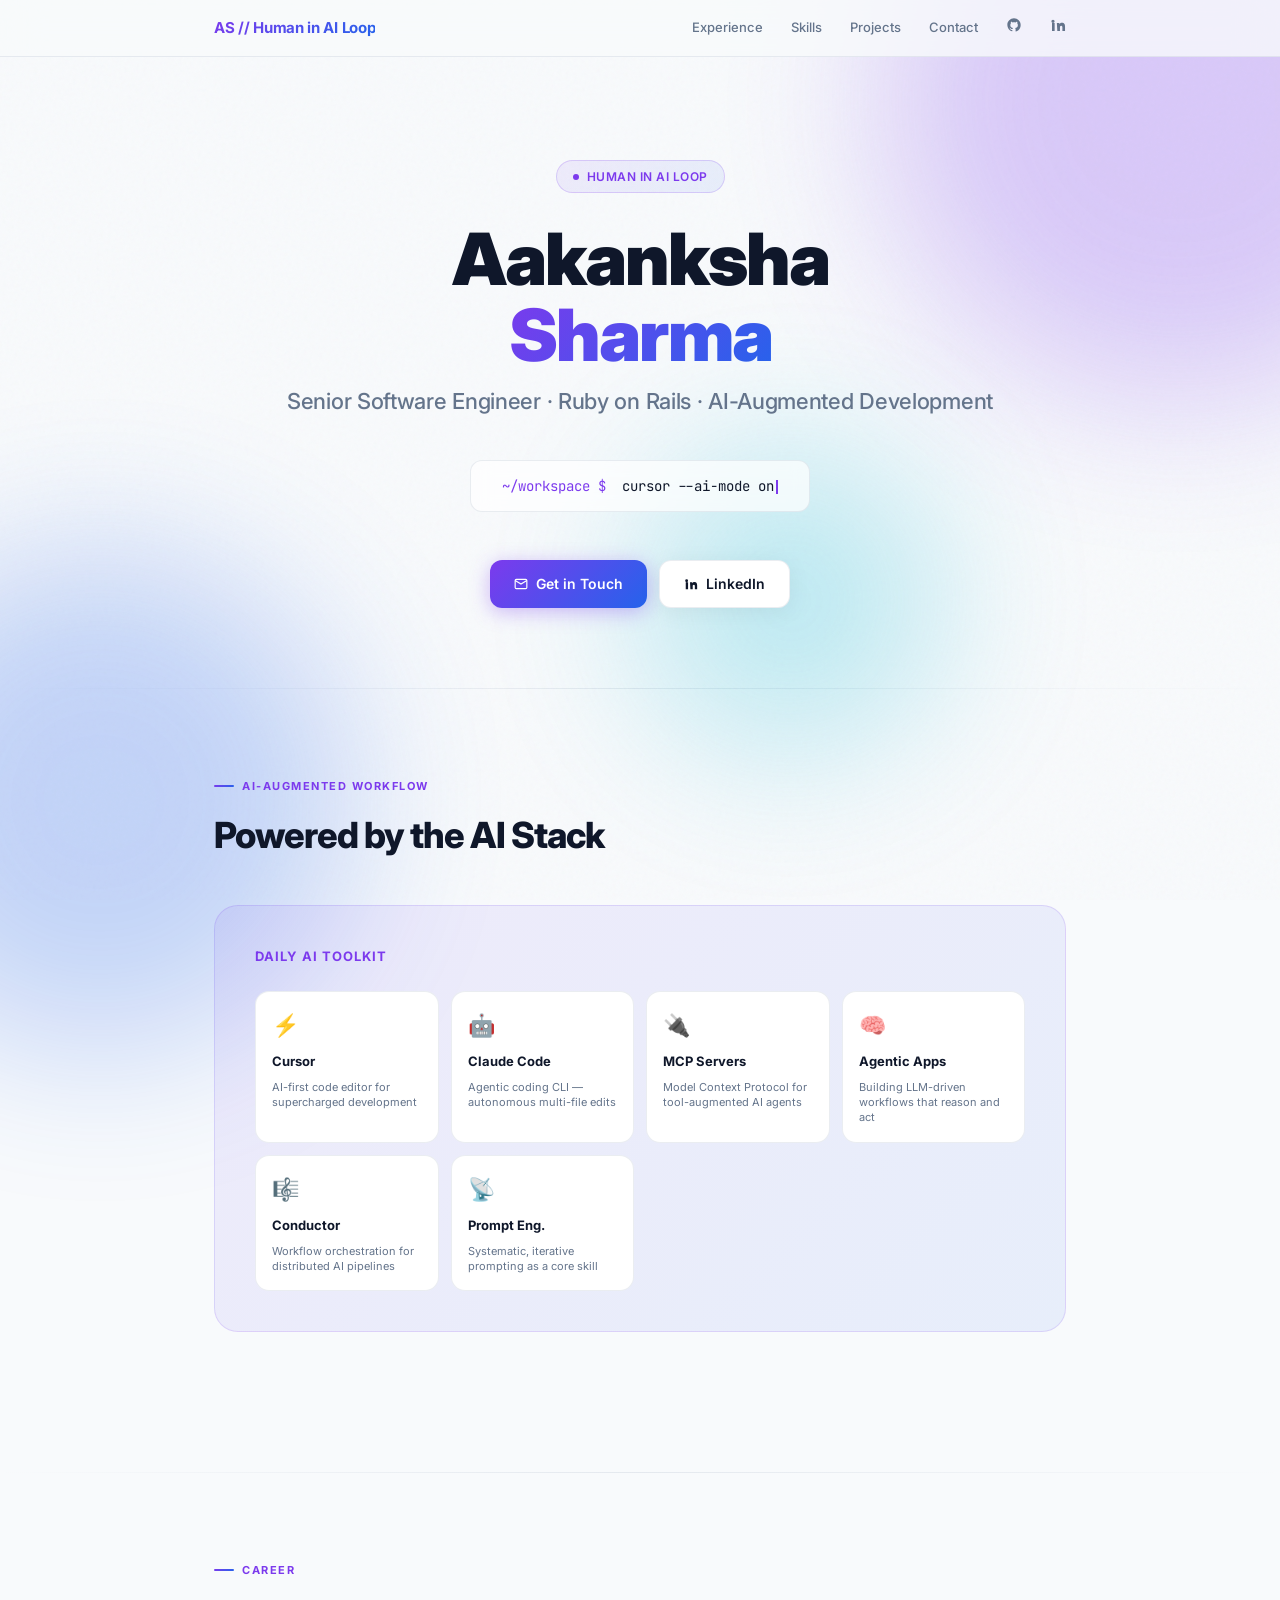
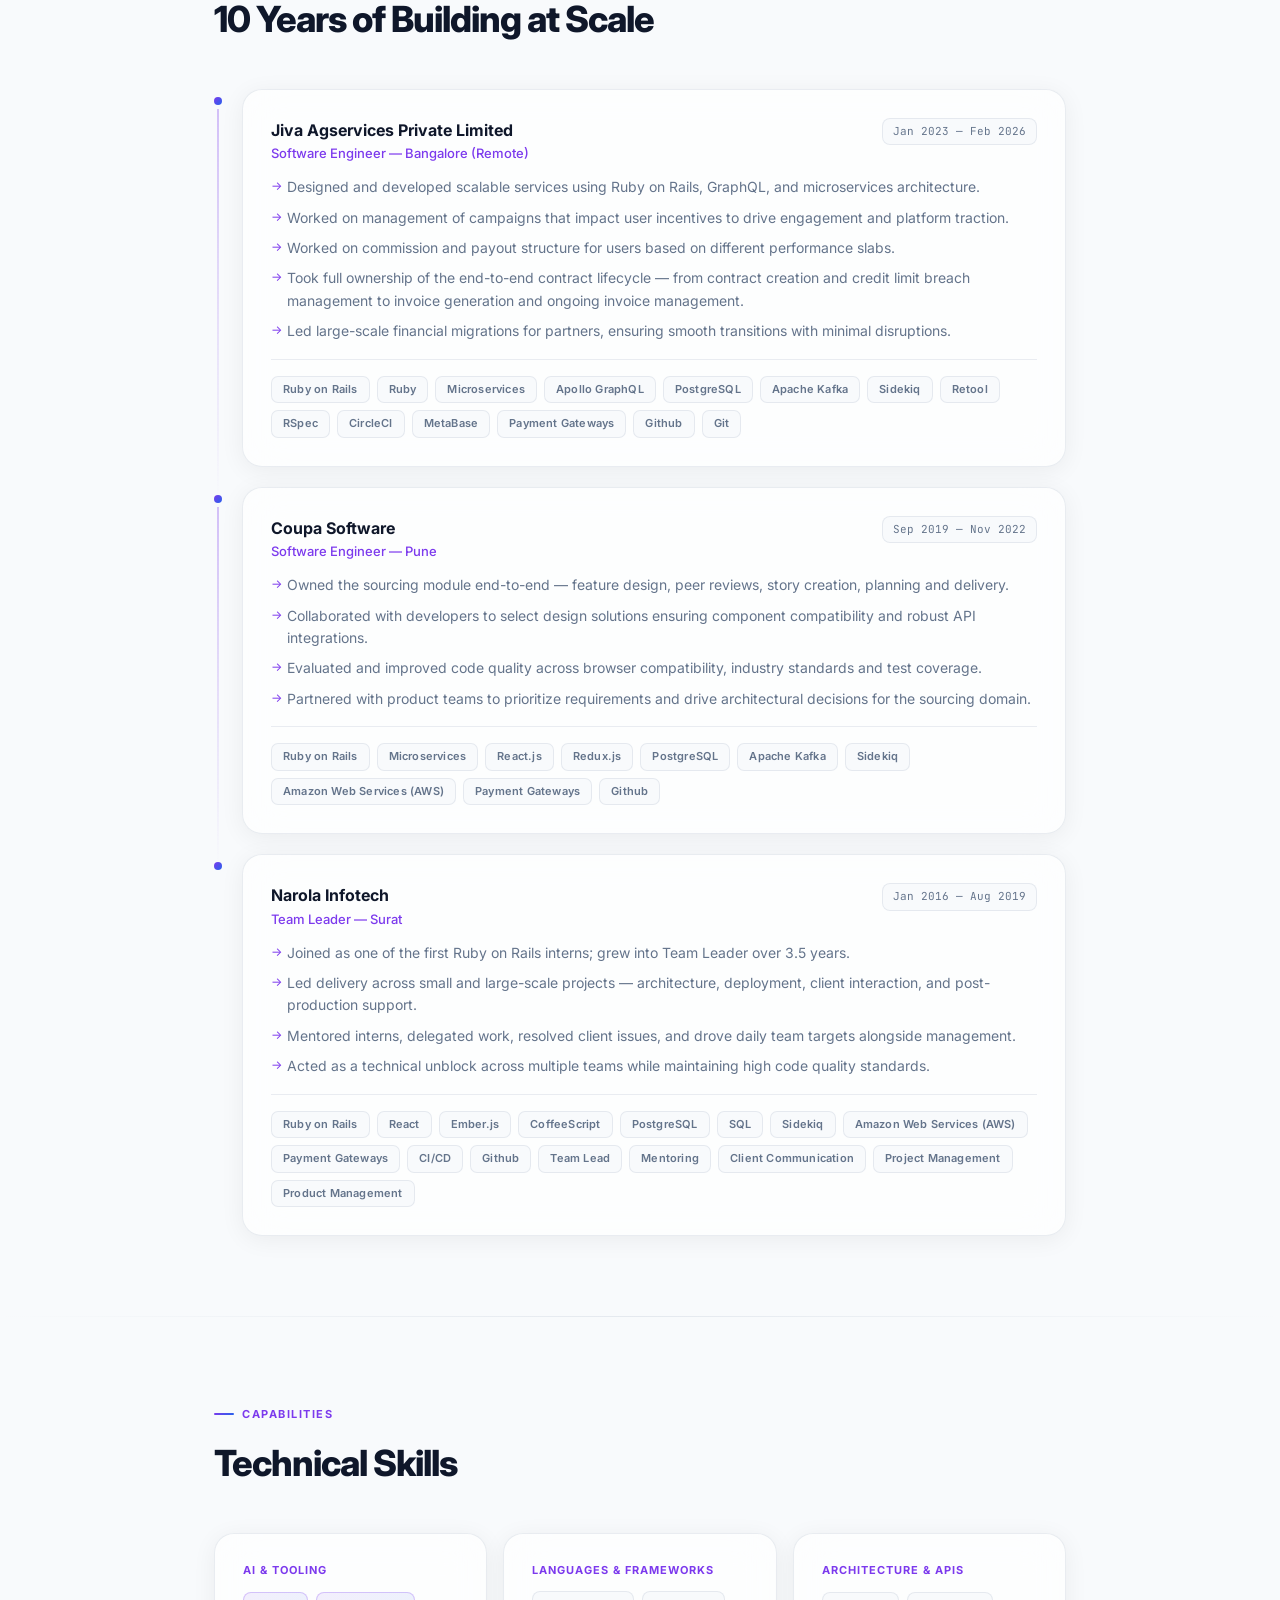
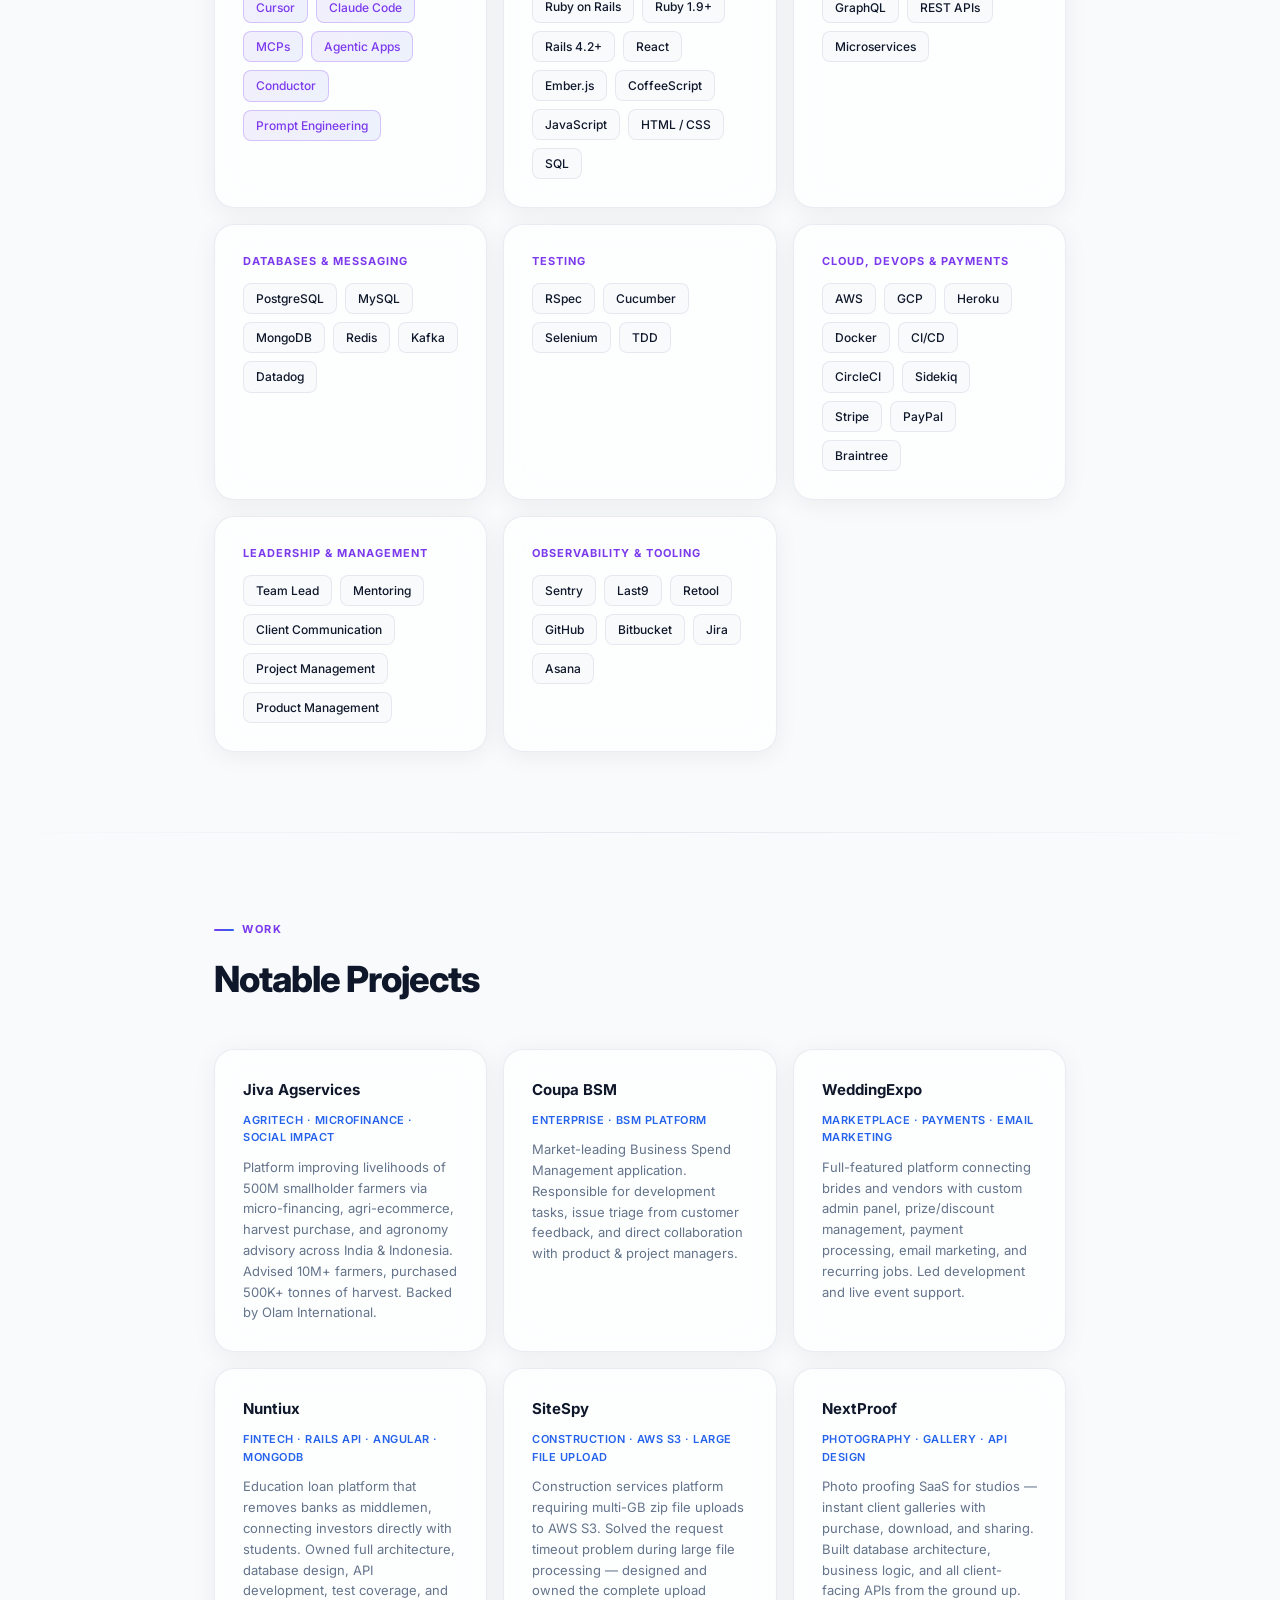
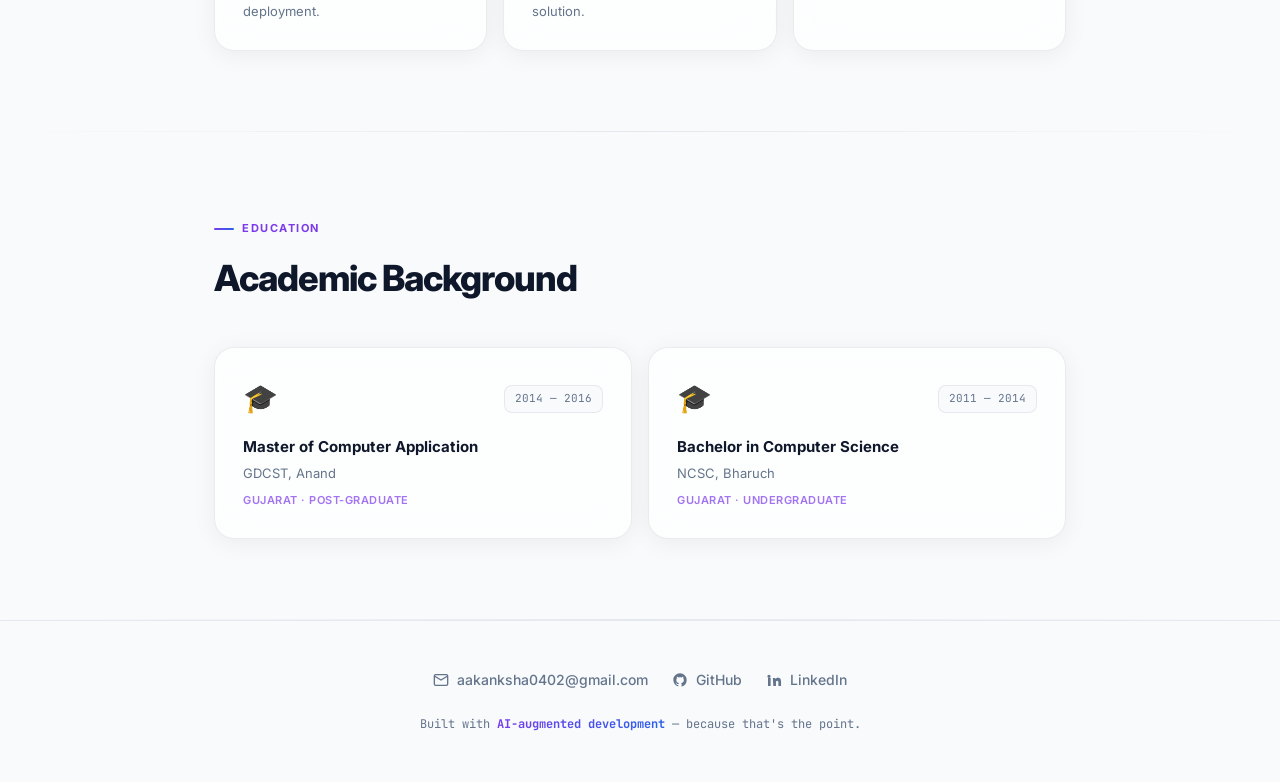
==== index.html @ c550c8fd "Enhance navigation for mobile responsiveness by adding a toggle button and updating styles. The navi" ====
<!DOCTYPE html>
<html lang="en">
<head>
  <meta charset="UTF-8" />
  <meta name="viewport" content="width=device-width, initial-scale=1.0" />
  <title>Aakanksha Sharma — Senior Software Engineer | Human in AI Loop</title>

  <!-- Primary Meta -->
  <meta name="description" content="Aakanksha Sharma is a Senior Software Engineer with 10 years of experience in Ruby on Rails, GraphQL, and microservices. AI-augmented developer using Cursor, Claude Code, MCPs, and agentic workflows." />
  <meta name="keywords" content="Aakanksha Sharma, Ruby on Rails developer, Senior Software Engineer, GraphQL, Microservices, AI developer, Cursor, Claude Code, MCP, agentic applications, React, PostgreSQL, Jiva, Coupa Software" />
  <meta name="author" content="Aakanksha Sharma" />
  <meta name="robots" content="index, follow" />
  <meta name="theme-color" content="#7c3aed" />

  <!-- Open Graph / Facebook -->
  <meta property="og:type" content="profile" />
  <meta property="og:title" content="Aakanksha Sharma — Senior Software Engineer | Human in AI Loop" />
  <meta property="og:description" content="10 years of building scalable web applications. Expert in Ruby on Rails, GraphQL & microservices. AI-augmented developer leveraging Cursor, Claude Code, and MCP servers." />
  <meta property="og:site_name" content="Aakanksha Sharma" />
  <meta property="profile:first_name" content="Aakanksha" />
  <meta property="profile:last_name" content="Sharma" />

  <!-- Twitter Card -->
  <meta name="twitter:card" content="summary_large_image" />
  <meta name="twitter:title" content="Aakanksha Sharma — Senior Software Engineer | Human in AI Loop" />
  <meta name="twitter:description" content="10 years of building scalable web applications. Expert in Ruby on Rails, GraphQL & microservices. AI-augmented developer leveraging Cursor, Claude Code, and MCP servers." />
  <meta name="twitter:creator" content="@aakanksha0402" />

  <!-- JSON-LD Structured Data -->
  <script type="application/ld+json">
  {
    "@context": "https://schema.org",
    "@type": "Person",
    "name": "Aakanksha Sharma",
    "jobTitle": "Senior Software Engineer",
    "description": "Senior Software Engineer with 10 years of experience in Ruby on Rails, GraphQL, and microservices. AI-augmented developer using Cursor, Claude Code, and agentic workflows.",
    "email": "aakanksha0402@gmail.com",
    "knowsAbout": [
      "Ruby on Rails", "GraphQL", "Microservices", "React", "PostgreSQL",
      "AI-augmented development", "MCP Servers", "Agentic Applications",
      "Cursor", "Claude Code", "Redis", "Kafka", "Docker", "AWS"
    ],
    "alumniOf": [
      {
        "@type": "EducationalOrganization",
        "name": "GDCST, Anand",
        "description": "Master of Computer Application"
      },
      {
        "@type": "EducationalOrganization",
        "name": "NCSC, Bharuch",
        "description": "Bachelor in Computer Science"
      }
    ],
    "worksFor": {
      "@type": "Organization",
      "name": "Jiva Agservices Private Limited"
    },
    "hasOccupation": {
      "@type": "Occupation",
      "name": "Software Engineer",
      "occupationLocation": {
        "@type": "Country",
        "name": "India"
      },
      "skills": "Ruby on Rails, GraphQL, React, PostgreSQL, Microservices, AI tooling"
    }
  }
  </script>

  <link rel="preconnect" href="https://fonts.googleapis.com" />
  <link rel="preconnect" href="https://fonts.gstatic.com" crossorigin />
  <link href="https://fonts.googleapis.com/css2?family=Inter:wght@300;400;500;600;700;800;900&family=JetBrains+Mono:wght@400;500&display=swap" rel="stylesheet" />
  <link rel="stylesheet" href="css/styles.css" />
</head>
<body>

  <!-- Orbs -->
  <div class="orb orb-1"></div>
  <div class="orb orb-2"></div>
  <div class="orb orb-3"></div>

  <!-- Nav -->
  <nav id="nav" role="navigation">
    <div class="inner">
      <a href="#" class="logo">AS // Human in AI Loop</a>
      <button type="button" class="nav-toggle" aria-label="Toggle menu" aria-expanded="false" aria-controls="nav-menu">
        <span class="nav-toggle-bar"></span>
        <span class="nav-toggle-bar"></span>
        <span class="nav-toggle-bar"></span>
      </button>
      <div class="nav-menu" id="nav-menu">
        <div class="links">
          <a href="#experience">Experience</a>
          <a href="#skills">Skills</a>
          <a href="#projects">Projects</a>
          <a href="#contact">Contact</a>
          <a href="https://github.com/aakanksha0402" class="nav-icon" target="_blank" rel="noopener noreferrer" aria-label="GitHub">
            <svg width="16" height="16" fill="currentColor" viewBox="0 0 24 24"><path d="M12 2C6.48 2 2 6.48 2 12c0 4.42 2.87 8.17 6.84 9.5.5.09.66-.22.66-.48 0-.24-.01-.87-.01-1.7-2.49.54-3.02-1.2-3.02-1.2-.45-1.16-1.11-1.47-1.11-1.47-.91-.62.07-.61.07-.61 1 .07 1.53 1.04 1.53 1.04.9 1.52 2.36 1.08 2.94.83.09-.65.35-1.08.63-1.33-1.99-.23-4.09-1-4.09-4.45 0-.98.35-1.79.93-2.42-.09-.23-.4-1.15.09-2.39 0 0 .75-.24 2.45.93.71-.2 1.47-.3 2.23-.3.76 0 1.52.1 2.23.3 1.7-1.17 2.45-.93 2.45-.93.49 1.24.18 2.16.09 2.39.58.63.93 1.44.93 2.42 0 3.46-2.1 4.22-4.11 4.45.36.31.68.92.68 1.86 0 1.34-.01 2.42-.01 2.75 0 .27.16.58.67.48A10.01 10.01 0 0 0 22 12c0-5.52-4.48-10-10-10Z"/></svg>
            <span class="nav-label">GitHub</span>
          </a>
          <a href="https://www.linkedin.com/in/aakanksha0402" class="nav-icon" target="_blank" rel="noopener noreferrer" aria-label="LinkedIn">
            <svg width="16" height="16" fill="currentColor" viewBox="0 0 24 24"><path d="M6.94 6.5A2.44 2.44 0 1 1 2.06 6.5a2.44 2.44 0 0 1 4.88 0ZM3 9h3.97v12H3zm7.24 0H14v1.64h.05c.53-1 1.82-2.06 3.75-2.06 4.01 0 4.75 2.64 4.75 6.07V21H18.6v-5.09c0-1.22-.02-2.79-1.7-2.79-1.7 0-1.96 1.33-1.96 2.7V21h-3.97z"/></svg>
            <span class="nav-label">LinkedIn</span>
          </a>
        </div>
      </div>
    </div>
  </nav>

  <!-- Hero -->
  <div class="container">
    <div class="hero">
      <div class="ai-badge"><span class="dot"></span> Human in AI Loop</div>
      <h1>Aakanksha<br /><span class="highlight">Sharma</span></h1>
      <p class="tagline">Senior Software Engineer &middot; Ruby on Rails &middot; AI-Augmented Development</p>
      <div class="typed-wrapper">
        <span class="prompt">~/workspace $</span>
        <span id="typed-text"></span><span class="cursor-blink"></span>
      </div>
      <div class="hero-cta">
        <a href="mailto:aakanksha0402@gmail.com" class="btn btn-primary">
          <svg width="14" height="14" fill="none" stroke="currentColor" stroke-width="2" viewBox="0 0 24 24"><path d="M4 4h16c1.1 0 2 .9 2 2v12c0 1.1-.9 2-2 2H4c-1.1 0-2-.9-2-2V6c0-1.1.9-2 2-2z"/><polyline points="22,6 12,12 2,6"/></svg>
          Get in Touch
        </a>
        <a href="https://www.linkedin.com/in/aakanksha0402" class="btn btn-secondary" target="_blank" rel="noopener noreferrer">
          <svg width="14" height="14" fill="currentColor" viewBox="0 0 24 24"><path d="M6.94 6.5A2.44 2.44 0 1 1 2.06 6.5a2.44 2.44 0 0 1 4.88 0ZM3 9h3.97v12H3zm7.24 0H14v1.64h.05c.53-1 1.82-2.06 3.75-2.06 4.01 0 4.75 2.64 4.75 6.07V21H18.6v-5.09c0-1.22-.02-2.79-1.7-2.79-1.7 0-1.96 1.33-1.96 2.7V21h-3.97z"/></svg>
          LinkedIn
        </a>
      </div>
    </div>
  </div>

  <div class="divider"></div>

  <!-- AI Stack Section -->
  <div class="container">
    <section>
      <div class="reveal">
        <div class="section-label">AI-Augmented Workflow</div>
        <h2 class="section-title">Powered by the AI Stack</h2>
      </div>
      <div class="ai-stack reveal">
        <div class="ai-stack-title">Daily AI Toolkit</div>
        <div class="ai-tools-grid">
          <div class="ai-tool">
            <div class="tool-icon">⚡</div>
            <div class="tool-name">Cursor</div>
            <div class="tool-desc">AI-first code editor for supercharged development</div>
          </div>
          <div class="ai-tool">
            <div class="tool-icon">🤖</div>
            <div class="tool-name">Claude Code</div>
            <div class="tool-desc">Agentic coding CLI — autonomous multi-file edits</div>
          </div>
          <div class="ai-tool">
            <div class="tool-icon">🔌</div>
            <div class="tool-name">MCP Servers</div>
            <div class="tool-desc">Model Context Protocol for tool-augmented AI agents</div>
          </div>
          <div class="ai-tool">
            <div class="tool-icon">🧠</div>
            <div class="tool-name">Agentic Apps</div>
            <div class="tool-desc">Building LLM-driven workflows that reason and act</div>
          </div>
          <div class="ai-tool">
            <div class="tool-icon">🎼</div>
            <div class="tool-name">Conductor</div>
            <div class="tool-desc">Workflow orchestration for distributed AI pipelines</div>
          </div>
          <div class="ai-tool">
            <div class="tool-icon">📡</div>
            <div class="tool-name">Prompt Eng.</div>
            <div class="tool-desc">Systematic, iterative prompting as a core skill</div>
          </div>
        </div>
      </div>
    </section>
  </div>

  <div class="divider"></div>

  <!-- Experience -->
  <div class="container">
    <section id="experience">
      <div class="reveal">
        <div class="section-label">Career</div>
        <h2 class="section-title">10 Years of Building at Scale</h2>
      </div>
      <div class="timeline">

        <!-- Jiva -->
        <div class="timeline-item reveal">
          <div class="card">
            <div class="job-header">
              <div>
                <div class="job-company">Jiva Agservices Private Limited</div>
                <div class="job-role">Software Engineer &mdash; Bangalore (Remote)</div>
              </div>
              <div class="job-date">Jan 2023 &mdash; Feb 2026</div>
            </div>
            <ul class="job-bullets">
              <li>Designed and developed scalable services using Ruby on Rails, GraphQL, and microservices architecture.</li>
              <li>Worked on management of campaigns that impact user incentives to drive engagement and platform traction.</li>
              <li>Worked on commission and payout structure for users based on different performance slabs.</li>
              <li>Took full ownership of the end-to-end contract lifecycle — from contract creation and credit limit breach management to invoice generation and ongoing invoice management.</li>
              <li>Led large-scale financial migrations for partners, ensuring smooth transitions with minimal disruptions.</li>
            </ul>
            <div class="job-skills">
              <span class="job-tag">Ruby on Rails</span>
              <span class="job-tag">Ruby</span>
              <span class="job-tag">Microservices</span>
              <span class="job-tag">Apollo GraphQL</span>
              <span class="job-tag">PostgreSQL</span>
              <span class="job-tag">Apache Kafka</span>
              <span class="job-tag">Sidekiq</span>
              <span class="job-tag">Retool</span>
              <span class="job-tag">RSpec</span>
              <span class="job-tag">CircleCI</span>
              <span class="job-tag">MetaBase</span>
              <span class="job-tag">Payment Gateways</span>
              <span class="job-tag">Github</span>
              <span class="job-tag">Git</span>
            </div>
          </div>
        </div>

        <!-- Coupa -->
        <div class="timeline-item reveal">
          <div class="card">
            <div class="job-header">
              <div>
                <div class="job-company">Coupa Software</div>
                <div class="job-role">Software Engineer &mdash; Pune</div>
              </div>
              <div class="job-date">Sep 2019 &mdash; Nov 2022</div>
            </div>
            <ul class="job-bullets">
              <li>Owned the sourcing module end-to-end — feature design, peer reviews, story creation, planning and delivery.</li>
              <li>Collaborated with developers to select design solutions ensuring component compatibility and robust API integrations.</li>
              <li>Evaluated and improved code quality across browser compatibility, industry standards and test coverage.</li>
              <li>Partnered with product teams to prioritize requirements and drive architectural decisions for the sourcing domain.</li>
            </ul>
            <div class="job-skills">
              <span class="job-tag">Ruby on Rails</span>
              <span class="job-tag">Microservices</span>
              <span class="job-tag">React.js</span>
              <span class="job-tag">Redux.js</span>
              <span class="job-tag">PostgreSQL</span>
              <span class="job-tag">Apache Kafka</span>
              <span class="job-tag">Sidekiq</span>
              <span class="job-tag">Amazon Web Services (AWS)</span>
              <span class="job-tag">Payment Gateways</span>
              <span class="job-tag">Github</span>
            </div>
          </div>
        </div>

        <!-- Narola -->
        <div class="timeline-item reveal">
          <div class="card">
            <div class="job-header">
              <div>
                <div class="job-company">Narola Infotech</div>
                <div class="job-role">Team Leader &mdash; Surat</div>
              </div>
              <div class="job-date">Jan 2016 &mdash; Aug 2019</div>
            </div>
            <ul class="job-bullets">
              <li>Joined as one of the first Ruby on Rails interns; grew into Team Leader over 3.5 years.</li>
              <li>Led delivery across small and large-scale projects — architecture, deployment, client interaction, and post-production support.</li>
              <li>Mentored interns, delegated work, resolved client issues, and drove daily team targets alongside management.</li>
              <li>Acted as a technical unblock across multiple teams while maintaining high code quality standards.</li>
            </ul>
            <div class="job-skills">
              <span class="job-tag">Ruby on Rails</span>
              <span class="job-tag">React</span>
              <span class="job-tag">Ember.js</span>
              <span class="job-tag">CoffeeScript</span>
              <span class="job-tag">PostgreSQL</span>
              <span class="job-tag">SQL</span>
              <span class="job-tag">Sidekiq</span>
              <span class="job-tag">Amazon Web Services (AWS)</span>
              <span class="job-tag">Payment Gateways</span>
              <span class="job-tag">CI/CD</span>
              <span class="job-tag">Github</span>
              <span class="job-tag">Team Lead</span>
              <span class="job-tag">Mentoring</span>
              <span class="job-tag">Client Communication</span>
              <span class="job-tag">Project Management</span>
              <span class="job-tag">Product Management</span>
            </div>
          </div>
        </div>

      </div>
    </section>
  </div>

  <div class="divider"></div>

  <!-- Skills -->
  <div class="container">
    <section id="skills">
      <div class="reveal">
        <div class="section-label">Capabilities</div>
        <h2 class="section-title">Technical Skills</h2>
      </div>
      <div class="skills-grid">
        <div class="card skill-card reveal">
          <div class="skill-category">AI &amp; Tooling</div>
          <div class="skill-tags">
            <span class="tag ai-tag">Cursor</span>
            <span class="tag ai-tag">Claude Code</span>
            <span class="tag ai-tag">MCPs</span>
            <span class="tag ai-tag">Agentic Apps</span>
            <span class="tag ai-tag">Conductor</span>
            <span class="tag ai-tag">Prompt Engineering</span>
          </div>
        </div>
        <div class="card skill-card reveal">
          <div class="skill-category">Languages &amp; Frameworks</div>
          <div class="skill-tags">
            <span class="tag">Ruby on Rails</span>
            <span class="tag">Ruby 1.9+</span>
            <span class="tag">Rails 4.2+</span>
            <span class="tag">React</span>
            <span class="tag">Ember.js</span>
            <span class="tag">CoffeeScript</span>
            <span class="tag">JavaScript</span>
            <span class="tag">HTML / CSS</span>
            <span class="tag">SQL</span>
          </div>
        </div>
        <div class="card skill-card reveal">
          <div class="skill-category">Architecture &amp; APIs</div>
          <div class="skill-tags">
            <span class="tag">GraphQL</span>
            <span class="tag">REST APIs</span>
            <span class="tag">Microservices</span>
          </div>
        </div>
        <div class="card skill-card reveal">
          <div class="skill-category">Databases &amp; Messaging</div>
          <div class="skill-tags">
            <span class="tag">PostgreSQL</span>
            <span class="tag">MySQL</span>
            <span class="tag">MongoDB</span>
            <span class="tag">Redis</span>
            <span class="tag">Kafka</span>
            <span class="tag">Datadog</span>
          </div>
        </div>
        <div class="card skill-card reveal">
          <div class="skill-category">Testing</div>
          <div class="skill-tags">
            <span class="tag">RSpec</span>
            <span class="tag">Cucumber</span>
            <span class="tag">Selenium</span>
            <span class="tag">TDD</span>
          </div>
        </div>
        <div class="card skill-card reveal">
          <div class="skill-category">Cloud, DevOps &amp; Payments</div>
          <div class="skill-tags">
            <span class="tag">AWS</span>
            <span class="tag">GCP</span>
            <span class="tag">Heroku</span>
            <span class="tag">Docker</span>
            <span class="tag">CI/CD</span>
            <span class="tag">CircleCI</span>
            <span class="tag">Sidekiq</span>
            <span class="tag">Stripe</span>
            <span class="tag">PayPal</span>
            <span class="tag">Braintree</span>
          </div>
        </div>
        <div class="card skill-card reveal">
          <div class="skill-category">Leadership &amp; Management</div>
          <div class="skill-tags">
            <span class="tag">Team Lead</span>
            <span class="tag">Mentoring</span>
            <span class="tag">Client Communication</span>
            <span class="tag">Project Management</span>
            <span class="tag">Product Management</span>
          </div>
        </div>
        <div class="card skill-card reveal">
          <div class="skill-category">Observability &amp; Tooling</div>
          <div class="skill-tags">
            <span class="tag">Sentry</span>
            <span class="tag">Last9</span>
            <span class="tag">Retool</span>
            <span class="tag">GitHub</span>
            <span class="tag">Bitbucket</span>
            <span class="tag">Jira</span>
            <span class="tag">Asana</span>
          </div>
        </div>
      </div>
    </section>
  </div>

  <div class="divider"></div>

  <!-- Projects -->
  <div class="container">
    <section id="projects">
      <div class="reveal">
        <div class="section-label">Work</div>
        <h2 class="section-title">Notable Projects</h2>
      </div>
      <div class="projects-grid">
        <div class="card project-card reveal">
          <div class="project-name">Jiva Agservices</div>
          <div class="project-highlight">AgriTech · Microfinance · Social Impact</div>
          <p>Platform improving livelihoods of 500M smallholder farmers via micro-financing, agri-ecommerce, harvest purchase, and agronomy advisory across India &amp; Indonesia. Advised 10M+ farmers, purchased 500K+ tonnes of harvest. Backed by Olam International.</p>
        </div>
        <div class="card project-card reveal">
          <div class="project-name">Coupa BSM</div>
          <div class="project-highlight">Enterprise · BSM Platform</div>
          <p>Market-leading Business Spend Management application. Responsible for development tasks, issue triage from customer feedback, and direct collaboration with product &amp; project managers.</p>
        </div>
        <div class="card project-card reveal">
          <div class="project-name">WeddingExpo</div>
          <div class="project-highlight">Marketplace · Payments · Email Marketing</div>
          <p>Full-featured platform connecting brides and vendors with custom admin panel, prize/discount management, payment processing, email marketing, and recurring jobs. Led development and live event support.</p>
        </div>
        <div class="card project-card reveal">
          <div class="project-name">Nuntiux</div>
          <div class="project-highlight">Fintech · Rails API · Angular · MongoDB</div>
          <p>Education loan platform that removes banks as middlemen, connecting investors directly with students. Owned full architecture, database design, API development, test coverage, and deployment.</p>
        </div>
        <div class="card project-card reveal">
          <div class="project-name">SiteSpy</div>
          <div class="project-highlight">Construction · AWS S3 · Large File Upload</div>
          <p>Construction services platform requiring multi-GB zip file uploads to AWS S3. Solved the request timeout problem during large file processing — designed and owned the complete upload solution.</p>
        </div>
        <div class="card project-card reveal">
          <div class="project-name">NextProof</div>
          <div class="project-highlight">Photography · Gallery · API Design</div>
          <p>Photo proofing SaaS for studios — instant client galleries with purchase, download, and sharing. Built database architecture, business logic, and all client-facing APIs from the ground up.</p>
        </div>
      </div>
    </section>
  </div>

  <div class="divider"></div>

  <!-- Education -->
  <div class="container">
    <section>
      <div class="reveal">
        <div class="section-label">Education</div>
        <h2 class="section-title">Academic Background</h2>
      </div>
      <div class="edu-grid">
        <div class="card edu-card reveal">
          <div class="edu-header">
            <div class="edu-icon">🎓</div>
            <div class="job-date">2014 &mdash; 2016</div>
          </div>
          <div class="degree">Master of Computer Application</div>
          <div class="school">GDCST, Anand</div>
          <div class="edu-meta">Gujarat · Post-Graduate</div>
        </div>
        <div class="card edu-card reveal">
          <div class="edu-header">
            <div class="edu-icon">🎓</div>
            <div class="job-date">2011 &mdash; 2014</div>
          </div>
          <div class="degree">Bachelor in Computer Science</div>
          <div class="school">NCSC, Bharuch</div>
          <div class="edu-meta">Gujarat · Undergraduate</div>
        </div>
      </div>
    </section>
  </div>

  <div class="divider"></div>

  <!-- Footer / Contact -->
  <footer id="contact">
    <div class="container">
      <div class="contact-line">
        <a href="mailto:aakanksha0402@gmail.com" class="contact-link">
          <svg width="16" height="16" fill="none" stroke="currentColor" stroke-width="2" viewBox="0 0 24 24"><path d="M4 4h16c1.1 0 2 .9 2 2v12c0 1.1-.9 2-2 2H4c-1.1 0-2-.9-2-2V6c0-1.1.9-2 2-2z"/><polyline points="22,6 12,12 2,6"/></svg>
          aakanksha0402@gmail.com
        </a>
        <a href="https://github.com/aakanksha0402" class="contact-link" target="_blank" rel="noopener noreferrer">
          <svg width="16" height="16" fill="currentColor" viewBox="0 0 24 24"><path d="M12 2C6.48 2 2 6.48 2 12c0 4.42 2.87 8.17 6.84 9.5.5.09.66-.22.66-.48 0-.24-.01-.87-.01-1.7-2.49.54-3.02-1.2-3.02-1.2-.45-1.16-1.11-1.47-1.11-1.47-.91-.62.07-.61.07-.61 1 .07 1.53 1.04 1.53 1.04.9 1.52 2.36 1.08 2.94.83.09-.65.35-1.08.63-1.33-1.99-.23-4.09-1-4.09-4.45 0-.98.35-1.79.93-2.42-.09-.23-.4-1.15.09-2.39 0 0 .75-.24 2.45.93.71-.2 1.47-.3 2.23-.3.76 0 1.52.1 2.23.3 1.7-1.17 2.45-.93 2.45-.93.49 1.24.18 2.16.09 2.39.58.63.93 1.44.93 2.42 0 3.46-2.1 4.22-4.11 4.45.36.31.68.92.68 1.86 0 1.34-.01 2.42-.01 2.75 0 .27.16.58.67.48A10.01 10.01 0 0 0 22 12c0-5.52-4.48-10-10-10Z"/></svg>
          GitHub
        </a>
        <a href="https://www.linkedin.com/in/aakanksha0402" class="contact-link" target="_blank" rel="noopener noreferrer">
          <svg width="16" height="16" fill="currentColor" viewBox="0 0 24 24"><path d="M6.94 6.5A2.44 2.44 0 1 1 2.06 6.5a2.44 2.44 0 0 1 4.88 0ZM3 9h3.97v12H3zm7.24 0H14v1.64h.05c.53-1 1.82-2.06 3.75-2.06 4.01 0 4.75 2.64 4.75 6.07V21H18.6v-5.09c0-1.22-.02-2.79-1.7-2.79-1.7 0-1.96 1.33-1.96 2.7V21h-3.97z"/></svg>
          LinkedIn
        </a>
      </div>
      <p class="made-with">Built with <span>AI-augmented development</span> &mdash; because that's the point.</p>
    </div>
  </footer>

  <script>
    // ── Typing animation ──
    const lines = [
      'cursor --ai-mode on',
      'claude-code "build the future"',
      'mcp connect --tools all',
      'rails s --env=production',
      'git commit -m "feat: shipped with AI"',
    ];
    let lineIdx = 0, charIdx = 0, deleting = false;
    const el = document.getElementById('typed-text');

    function type() {
      const current = lines[lineIdx];
      if (!deleting) {
        el.textContent = current.slice(0, ++charIdx);
        if (charIdx === current.length) {
          deleting = true;
          setTimeout(type, 2000);
          return;
        }
        setTimeout(type, 60);
      } else {
        el.textContent = current.slice(0, --charIdx);
        if (charIdx === 0) {
          deleting = false;
          lineIdx = (lineIdx + 1) % lines.length;
          setTimeout(type, 400);
          return;
        }
        setTimeout(type, 30);
      }
    }
    setTimeout(type, 800);

    // ── Scroll reveal ──
    const observer = new IntersectionObserver(
      entries => entries.forEach(e => { if (e.isIntersecting) e.target.classList.add('visible'); }),
      { threshold: 0.1, rootMargin: '0px 0px -40px 0px' }
    );
    document.querySelectorAll('.reveal').forEach(el => observer.observe(el));

    // ── Mobile nav toggle ──
    const nav = document.getElementById('nav');
    const navToggle = document.querySelector('.nav-toggle');
    const navMenu = document.getElementById('nav-menu');
    if (navToggle && navMenu) {
      navToggle.addEventListener('click', function () {
        const open = nav.classList.toggle('is-open');
        navToggle.setAttribute('aria-expanded', open);
      });
      navMenu.querySelectorAll('a').forEach(function (a) {
        a.addEventListener('click', function () {
          nav.classList.remove('is-open');
          navToggle.setAttribute('aria-expanded', 'false');
        });
      });
    }
  </script>
</body>
</html>
---- css/styles.css ----
*, *::before, *::after { box-sizing: border-box; margin: 0; padding: 0; }

:root {
  --bg: #f8fafc;
  --bg2: #ffffff;
  --text: #0f172a;
  --text-muted: #64748b;
  --border: rgba(148, 163, 184, 0.2);
  --purple: #7c3aed;
  --blue: #2563eb;
  --grad: linear-gradient(135deg, #7c3aed, #2563eb);
  --grad-soft: linear-gradient(135deg, rgba(124,58,237,0.08), rgba(37,99,235,0.08));
  --glass: rgba(255, 255, 255, 0.7);
  --shadow: 0 4px 24px rgba(0,0,0,0.06);
  --shadow-lg: 0 20px 60px rgba(0,0,0,0.1);
}

html { scroll-behavior: smooth; }

body {
  font-family: 'Inter', sans-serif;
  background: var(--bg);
  color: var(--text);
  line-height: 1.6;
  overflow-x: hidden;
}

/* ── Noise texture overlay ── */
body::before {
  content: '';
  position: fixed;
  inset: 0;
  background-image: url("data:image/svg+xml,%3Csvg viewBox='0 0 256 256' xmlns='http://www.w3.org/2000/svg'%3E%3Cfilter id='noise'%3E%3CfeTurbulence type='fractalNoise' baseFrequency='0.9' numOctaves='4' stitchTiles='stitch'/%3E%3C/filter%3E%3Crect width='100%25' height='100%25' filter='url(%23noise)' opacity='0.03'/%3E%3C/svg%3E");
  pointer-events: none;
  z-index: 0;
}

/* ── Floating gradient orbs ── */
.orb {
  position: fixed;
  border-radius: 50%;
  filter: blur(80px);
  opacity: 0.25;
  pointer-events: none;
  z-index: 0;
  animation: drift 20s ease-in-out infinite alternate;
}
.orb-1 { width: 600px; height: 600px; background: #7c3aed; top: -200px; right: -200px; animation-delay: 0s; }
.orb-2 { width: 500px; height: 500px; background: #2563eb; bottom: -150px; left: -150px; animation-delay: -7s; }
.orb-3 { width: 300px; height: 300px; background: #06b6d4; top: 50%; left: 50%; animation-delay: -14s; }

@keyframes drift {
  from { transform: translate(0, 0) scale(1); }
  to   { transform: translate(30px, -30px) scale(1.05); }
}

/* ── Layout ── */
.container {
  position: relative;
  z-index: 1;
  max-width: 900px;
  margin: 0 auto;
  padding: 0 24px;
}

/* ── Nav ── */
nav {
  position: fixed;
  top: 0; left: 0; right: 0;
  z-index: 100;
  padding: 16px 0;
  background: rgba(248,250,252,0.8);
  backdrop-filter: blur(20px);
  -webkit-backdrop-filter: blur(20px);
  border-bottom: 1px solid var(--border);
}
nav .inner {
  max-width: 900px;
  margin: 0 auto;
  padding: 0 24px;
  display: flex;
  align-items: center;
  justify-content: space-between;
}
nav .logo {
  font-weight: 700;
  font-size: 15px;
  background: var(--grad);
  -webkit-background-clip: text;
  -webkit-text-fill-color: transparent;
  background-clip: text;
  letter-spacing: -0.3px;
  text-decoration: none;
}
nav .nav-toggle {
  display: none;
  flex-direction: column;
  justify-content: center;
  gap: 5px;
  width: 40px;
  height: 40px;
  padding: 0;
  background: none;
  border: 1px solid var(--border);
  border-radius: 10px;
  cursor: pointer;
  transition: background 0.2s, border-color 0.2s;
}
nav .nav-toggle:hover {
  background: var(--grad-soft);
  border-color: rgba(124,58,237,0.3);
}
nav .nav-toggle-bar {
  display: block;
  width: 18px;
  height: 2px;
  background: var(--text-muted);
  border-radius: 2px;
  margin: 0 auto;
  transition: transform 0.25s, opacity 0.25s;
}
nav.is-open .nav-toggle-bar:nth-child(1) {
  transform: translateY(7px) rotate(45deg);
}
nav.is-open .nav-toggle-bar:nth-child(2) {
  opacity: 0;
}
nav.is-open .nav-toggle-bar:nth-child(3) {
  transform: translateY(-7px) rotate(-45deg);
}
nav .nav-menu {
  display: flex;
  align-items: center;
}
nav .links { display: flex; gap: 28px; }
nav .nav-label {
  display: none;
}
nav .links a {
  font-size: 13px;
  font-weight: 500;
  color: var(--text-muted);
  text-decoration: none;
  transition: color 0.2s;
}
nav .links a:hover { color: var(--text); }

/* ── Hero ── */
.hero {
  padding: 160px 0 80px;
  text-align: center;
}

.ai-badge {
  display: inline-flex;
  align-items: center;
  gap: 8px;
  background: var(--grad-soft);
  border: 1px solid rgba(124,58,237,0.2);
  border-radius: 100px;
  padding: 6px 16px;
  font-size: 12px;
  font-weight: 600;
  color: var(--purple);
  letter-spacing: 0.5px;
  text-transform: uppercase;
  margin-bottom: 28px;
}
.ai-badge .dot {
  width: 6px; height: 6px;
  background: var(--purple);
  border-radius: 50%;
  animation: pulse 2s infinite;
}
@keyframes pulse {
  0%, 100% { opacity: 1; transform: scale(1); }
  50%       { opacity: 0.4; transform: scale(0.8); }
}

.hero h1 {
  font-size: clamp(42px, 8vw, 72px);
  font-weight: 900;
  line-height: 1.05;
  letter-spacing: -2px;
  margin-bottom: 12px;
  color: var(--text);
}

.hero h1 .highlight {
  background: var(--grad);
  -webkit-background-clip: text;
  -webkit-text-fill-color: transparent;
  background-clip: text;
}

.tagline {
  font-size: clamp(18px, 3vw, 22px);
  font-weight: 500;
  color: var(--text-muted);
  margin-bottom: 40px;
  letter-spacing: -0.3px;
}

.typed-wrapper {
  font-family: 'JetBrains Mono', monospace;
  font-size: 14px;
  color: var(--text-muted);
  background: var(--glass);
  border: 1px solid var(--border);
  border-radius: 12px;
  padding: 14px 20px;
  display: inline-block;
  backdrop-filter: blur(10px);
  margin-bottom: 48px;
  min-width: 340px;
}
.typed-wrapper .prompt { color: var(--purple); margin-right: 8px; }
#typed-text { color: var(--text); }
.cursor-blink {
  display: inline-block;
  width: 2px; height: 14px;
  background: var(--purple);
  margin-left: 2px;
  vertical-align: middle;
  animation: blink 1s step-end infinite;
}
@keyframes blink { 50% { opacity: 0; } }

.hero-cta {
  display: flex;
  gap: 12px;
  justify-content: center;
  flex-wrap: wrap;
}
.btn {
  display: inline-flex;
  align-items: center;
  gap: 8px;
  padding: 12px 24px;
  border-radius: 12px;
  font-size: 14px;
  font-weight: 600;
  text-decoration: none;
  transition: all 0.2s;
  cursor: pointer;
  border: none;
}
.btn-primary {
  background: var(--grad);
  color: #fff;
  box-shadow: 0 4px 20px rgba(124,58,237,0.35);
}
.btn-primary:hover { transform: translateY(-2px); box-shadow: 0 8px 30px rgba(124,58,237,0.45); }
.btn-secondary {
  background: var(--bg2);
  color: var(--text);
  border: 1px solid var(--border);
  box-shadow: var(--shadow);
}
.btn-secondary:hover { transform: translateY(-2px); border-color: rgba(124,58,237,0.3); }

/* ── Section ── */
section { padding: 80px 0; }
.section-label {
  display: inline-flex;
  align-items: center;
  gap: 8px;
  font-size: 11px;
  font-weight: 700;
  letter-spacing: 1.5px;
  text-transform: uppercase;
  color: var(--purple);
  margin-bottom: 12px;
}
.section-label::before {
  content: '';
  display: block;
  width: 20px; height: 2px;
  background: var(--grad);
  border-radius: 2px;
}
.section-title {
  font-size: clamp(26px, 4vw, 36px);
  font-weight: 800;
  letter-spacing: -1px;
  margin-bottom: 40px;
  color: var(--text);
}

/* ── Glass card ── */
.card {
  background: var(--glass);
  border: 1px solid var(--border);
  border-radius: 20px;
  padding: 28px;
  backdrop-filter: blur(20px);
  -webkit-backdrop-filter: blur(20px);
  box-shadow: var(--shadow);
  transition: transform 0.3s, box-shadow 0.3s;
}
.card:hover { transform: translateY(-4px); box-shadow: var(--shadow-lg); }

/* ── AI Stack ── */
.ai-stack {
  background: var(--grad-soft);
  border: 1px solid rgba(124,58,237,0.15);
  border-radius: 24px;
  padding: 40px;
  margin-bottom: 60px;
}
.ai-stack-title {
  font-size: 13px;
  font-weight: 700;
  letter-spacing: 1px;
  text-transform: uppercase;
  color: var(--purple);
  margin-bottom: 24px;
}
.ai-tools-grid {
  display: grid;
  grid-template-columns: repeat(auto-fill, minmax(160px, 1fr));
  gap: 12px;
}
.ai-tool {
  background: white;
  border: 1px solid var(--border);
  border-radius: 14px;
  padding: 16px;
  display: flex;
  flex-direction: column;
  gap: 8px;
  transition: all 0.2s;
}
.ai-tool:hover { border-color: rgba(124,58,237,0.4); transform: translateY(-2px); box-shadow: 0 8px 24px rgba(124,58,237,0.1); }
.ai-tool .tool-icon { font-size: 22px; }
.ai-tool .tool-name { font-size: 13px; font-weight: 700; color: var(--text); }
.ai-tool .tool-desc { font-size: 11px; color: var(--text-muted); line-height: 1.4; }

/* ── Timeline ── */
.timeline { display: flex; flex-direction: column; gap: 20px; }
.timeline-item {
  position: relative;
  padding-left: 28px;
}
.timeline-item::before {
  content: '';
  position: absolute;
  left: 0; top: 8px;
  width: 8px; height: 8px;
  background: var(--grad);
  border-radius: 50%;
}
.timeline-item::after {
  content: '';
  position: absolute;
  left: 3px; top: 20px;
  width: 2px;
  height: calc(100% + 12px);
  background: linear-gradient(to bottom, rgba(124,58,237,0.3), transparent);
}
.timeline-item:last-child::after { display: none; }

.job-header {
  display: flex;
  justify-content: space-between;
  align-items: flex-start;
  flex-wrap: wrap;
  gap: 8px;
  margin-bottom: 6px;
}
.job-company { font-size: 16px; font-weight: 700; color: var(--text); }
.job-role { font-size: 13px; font-weight: 500; color: var(--purple); }
.job-date {
  font-family: 'JetBrains Mono', monospace;
  font-size: 11px;
  color: var(--text-muted);
  background: var(--bg);
  border: 1px solid var(--border);
  border-radius: 8px;
  padding: 4px 10px;
  white-space: nowrap;
}
.job-bullets { list-style: none; margin-top: 12px; display: flex; flex-direction: column; gap: 8px; }
.job-bullets li {
  font-size: 14px;
  color: var(--text-muted);
  padding-left: 16px;
  position: relative;
}
.job-bullets li::before {
  content: '→';
  position: absolute;
  left: 0;
  color: var(--purple);
  font-size: 12px;
}

/* ── Job skill tags ── */
.job-skills {
  display: flex;
  flex-wrap: wrap;
  gap: 7px;
  margin-top: 16px;
  padding-top: 16px;
  border-top: 1px solid var(--border);
}
.job-tag {
  background: var(--bg);
  border: 1px solid var(--border);
  border-radius: 7px;
  padding: 4px 11px;
  font-size: 11px;
  font-weight: 600;
  color: var(--text-muted);
  letter-spacing: 0.2px;
  transition: all 0.15s;
}
.job-tag:hover { border-color: rgba(124,58,237,0.35); color: var(--purple); }

.coming-soon-badge {
  display: inline-flex;
  align-items: center;
  gap: 6px;
  background: linear-gradient(135deg, rgba(124,58,237,0.1), rgba(37,99,235,0.1));
  border: 1px dashed rgba(124,58,237,0.3);
  border-radius: 10px;
  padding: 10px 14px;
  font-size: 13px;
  font-weight: 500;
  color: var(--purple);
  margin-top: 10px;
}

/* ── Skills ── */
.skills-grid {
  display: grid;
  grid-template-columns: repeat(auto-fill, minmax(260px, 1fr));
  gap: 16px;
}
.skill-card .skill-category {
  font-size: 11px;
  font-weight: 700;
  letter-spacing: 1px;
  text-transform: uppercase;
  color: var(--purple);
  margin-bottom: 12px;
}
.skill-tags { display: flex; flex-wrap: wrap; gap: 8px; }
.tag {
  background: var(--bg);
  border: 1px solid var(--border);
  border-radius: 8px;
  padding: 5px 12px;
  font-size: 12px;
  font-weight: 500;
  color: var(--text);
  transition: all 0.15s;
}
.tag:hover { border-color: rgba(124,58,237,0.4); color: var(--purple); }
.tag.ai-tag {
  background: linear-gradient(135deg, rgba(124,58,237,0.08), rgba(37,99,235,0.08));
  border-color: rgba(124,58,237,0.25);
  color: var(--purple);
}

/* ── Projects ── */
.projects-grid {
  display: grid;
  grid-template-columns: repeat(auto-fill, minmax(260px, 1fr));
  gap: 16px;
}
.project-card { display: flex; flex-direction: column; gap: 10px; height: 100%; }
.project-card .project-name {
  font-size: 15px;
  font-weight: 700;
  color: var(--text);
}
.project-card p { font-size: 13px; color: var(--text-muted); line-height: 1.6; }
.project-highlight {
  font-size: 11px;
  font-weight: 600;
  letter-spacing: 0.5px;
  text-transform: uppercase;
  color: var(--blue);
}

/* ── Education ── */
.edu-grid { display: grid; grid-template-columns: 1fr 1fr; gap: 16px; }
.edu-header {
  display: flex;
  align-items: center;
  justify-content: space-between;
  margin-bottom: 14px;
}
.edu-icon { font-size: 28px; }
.edu-card .degree { font-size: 15px; font-weight: 700; margin-bottom: 4px; }
.edu-card .school { font-size: 13px; color: var(--text-muted); margin-bottom: 8px; }
.edu-meta {
  font-size: 11px;
  font-weight: 600;
  letter-spacing: 0.5px;
  text-transform: uppercase;
  color: var(--purple);
  opacity: 0.7;
}

/* ── Footer ── */
footer {
  padding: 48px 0;
  text-align: center;
  border-top: 1px solid var(--border);
}
footer .contact-line {
  display: flex;
  justify-content: center;
  align-items: center;
  gap: 24px;
  flex-wrap: wrap;
  margin-bottom: 24px;
}
footer .contact-link {
  display: flex;
  align-items: center;
  gap: 8px;
  font-size: 14px;
  font-weight: 500;
  color: var(--text-muted);
  text-decoration: none;
  transition: color 0.2s;
}
footer .contact-link:hover { color: var(--purple); }
footer .made-with {
  font-family: 'JetBrains Mono', monospace;
  font-size: 12px;
  color: var(--text-muted);
}
footer .made-with span {
  background: var(--grad);
  -webkit-background-clip: text;
  -webkit-text-fill-color: transparent;
  background-clip: text;
  font-weight: 700;
}

/* ── Divider ── */
.divider {
  height: 1px;
  background: linear-gradient(to right, transparent, var(--border), transparent);
  margin: 0;
}

/* ── Scroll reveal ── */
.reveal { opacity: 0; transform: translateY(24px); transition: opacity 0.6s ease, transform 0.6s ease; }
.reveal.visible { opacity: 1; transform: none; }

/* ── Responsive ── */
@media (max-width: 768px) {
  nav .inner {
    flex-wrap: wrap;
  }
  nav .logo {
    font-size: 13px;
    max-width: calc(100% - 56px);
    overflow: hidden;
    text-overflow: ellipsis;
    white-space: nowrap;
  }
  nav .nav-toggle {
    display: flex;
  }
  nav .nav-menu {
    flex-basis: 100%;
    max-height: 0;
    overflow: hidden;
    opacity: 0;
    transition: max-height 0.3s ease, opacity 0.2s ease;
  }
  nav.is-open .nav-menu {
    max-height: 320px;
    opacity: 1;
  }
  nav .nav-menu .links {
    flex-direction: column;
    align-items: flex-start;
    gap: 0;
    padding: 16px 0 8px;
    border-top: 1px solid var(--border);
    margin-top: 12px;
    width: 100%;
  }
  nav .nav-menu .links a {
    display: block;
    width: 100%;
    padding: 12px 0;
    font-size: 14px;
    border-bottom: 1px solid var(--border);
  }
  nav .nav-menu .links a:last-child {
    border-bottom: none;
  }
  nav .nav-menu .links .nav-icon {
    display: inline-flex;
    align-items: center;
    gap: 8px;
  }
  nav .nav-menu .links .nav-icon .nav-label {
    display: inline-block;
  }
}

@media (max-width: 600px) {
  .edu-grid { grid-template-columns: 1fr; }
  .hero { padding: 120px 0 60px; }
  .typed-wrapper { min-width: unset; width: 100%; }
}
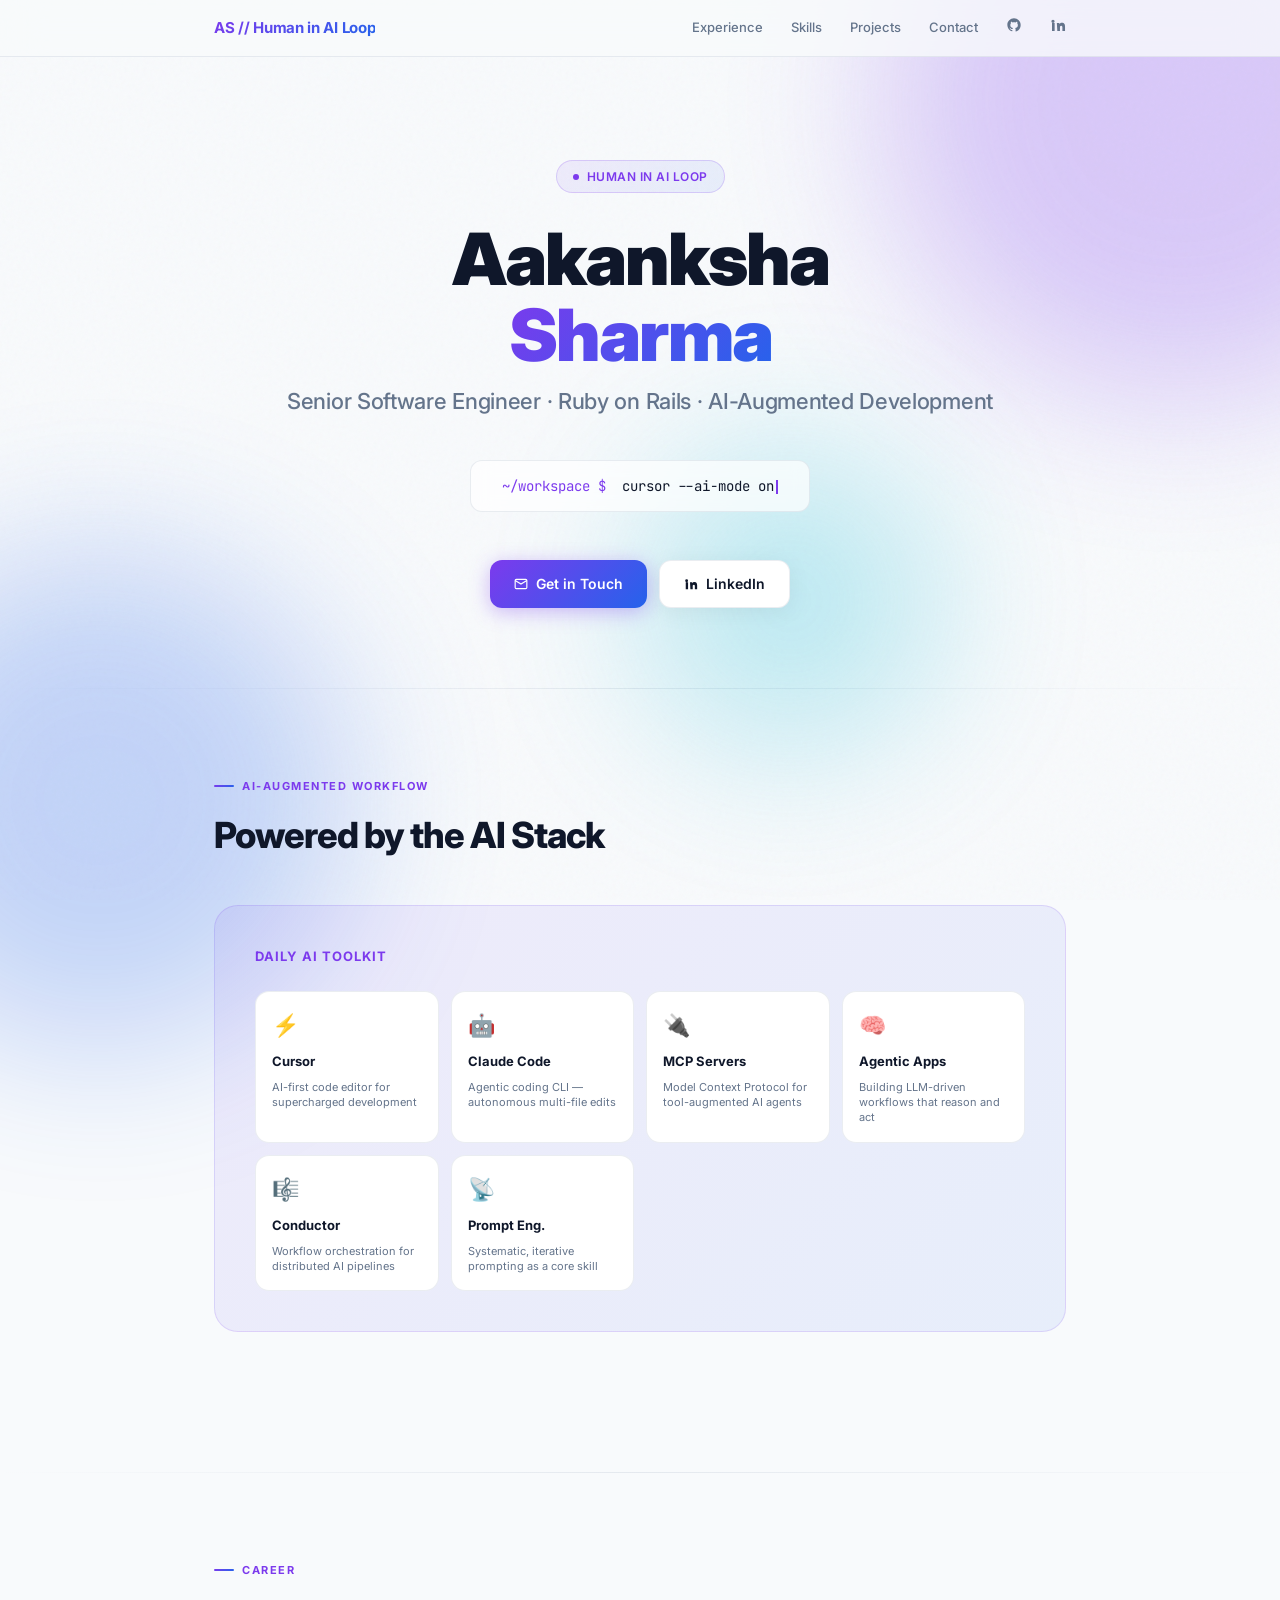
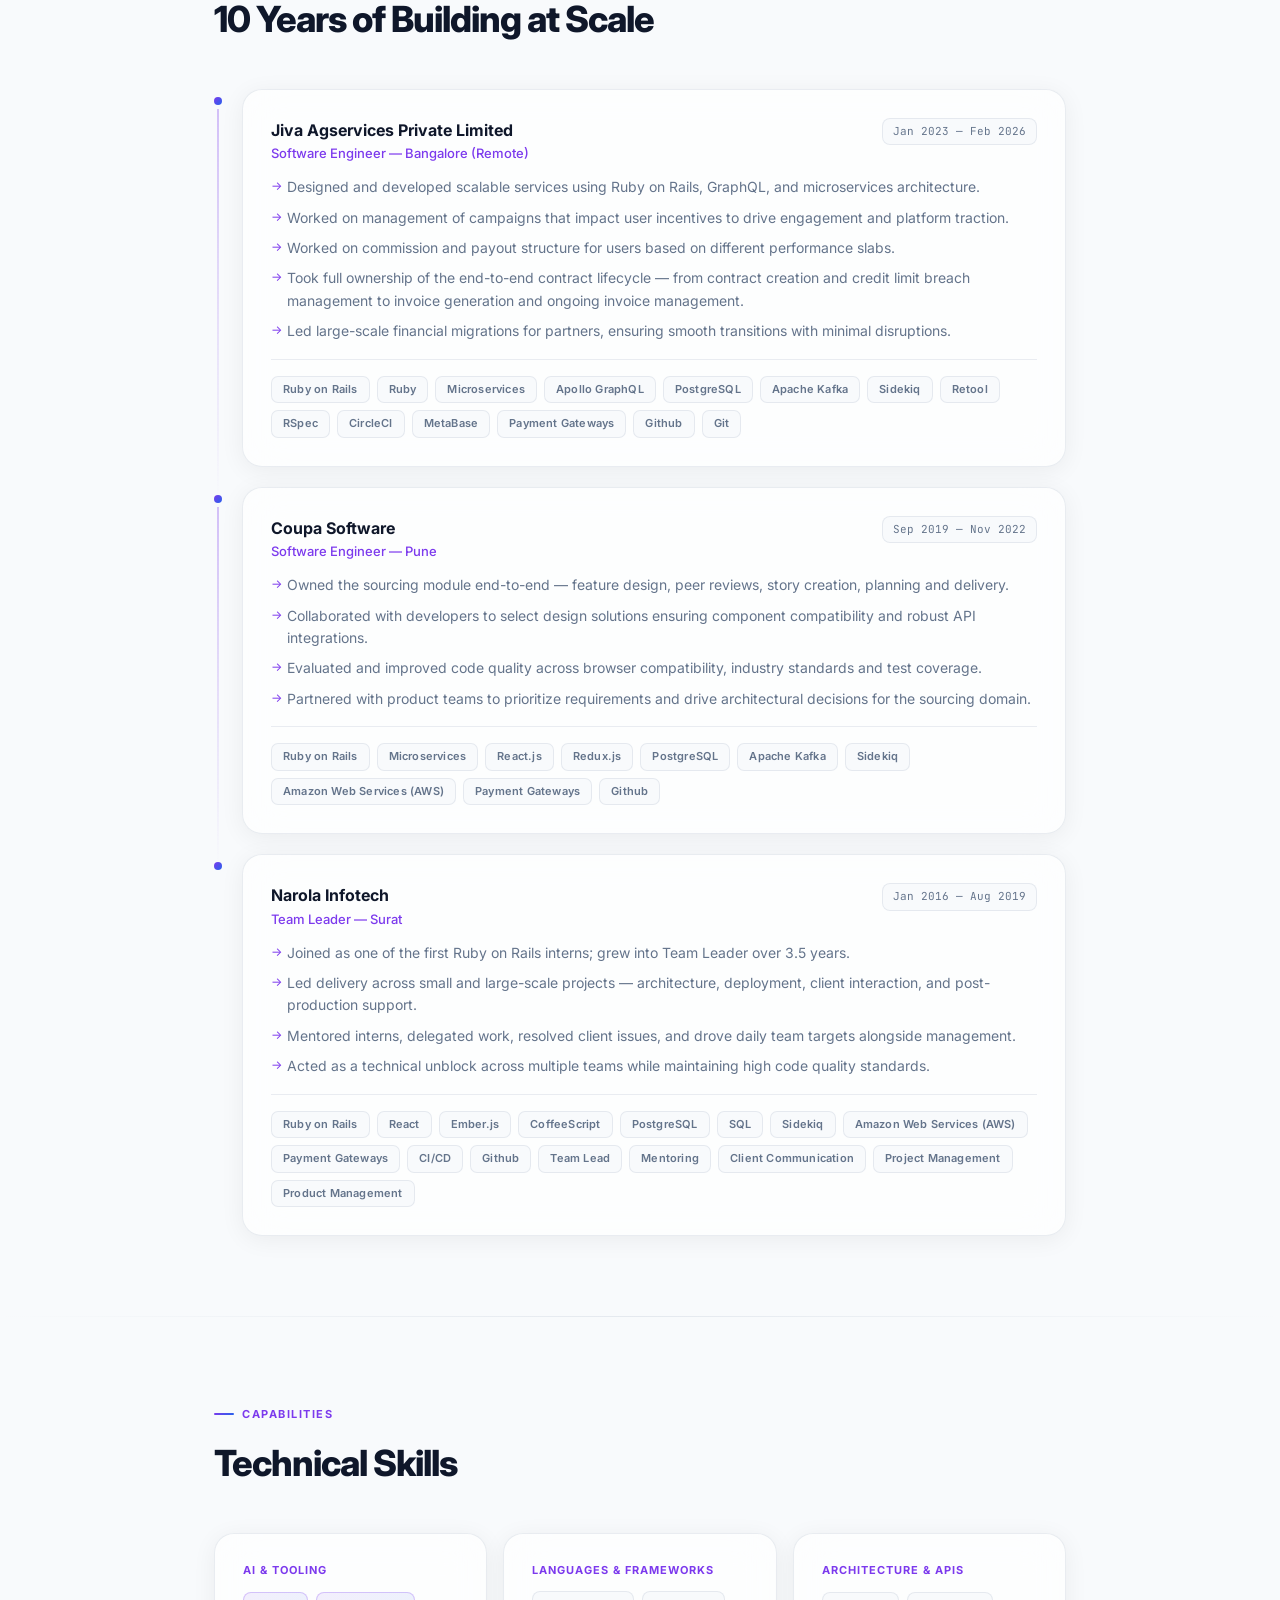
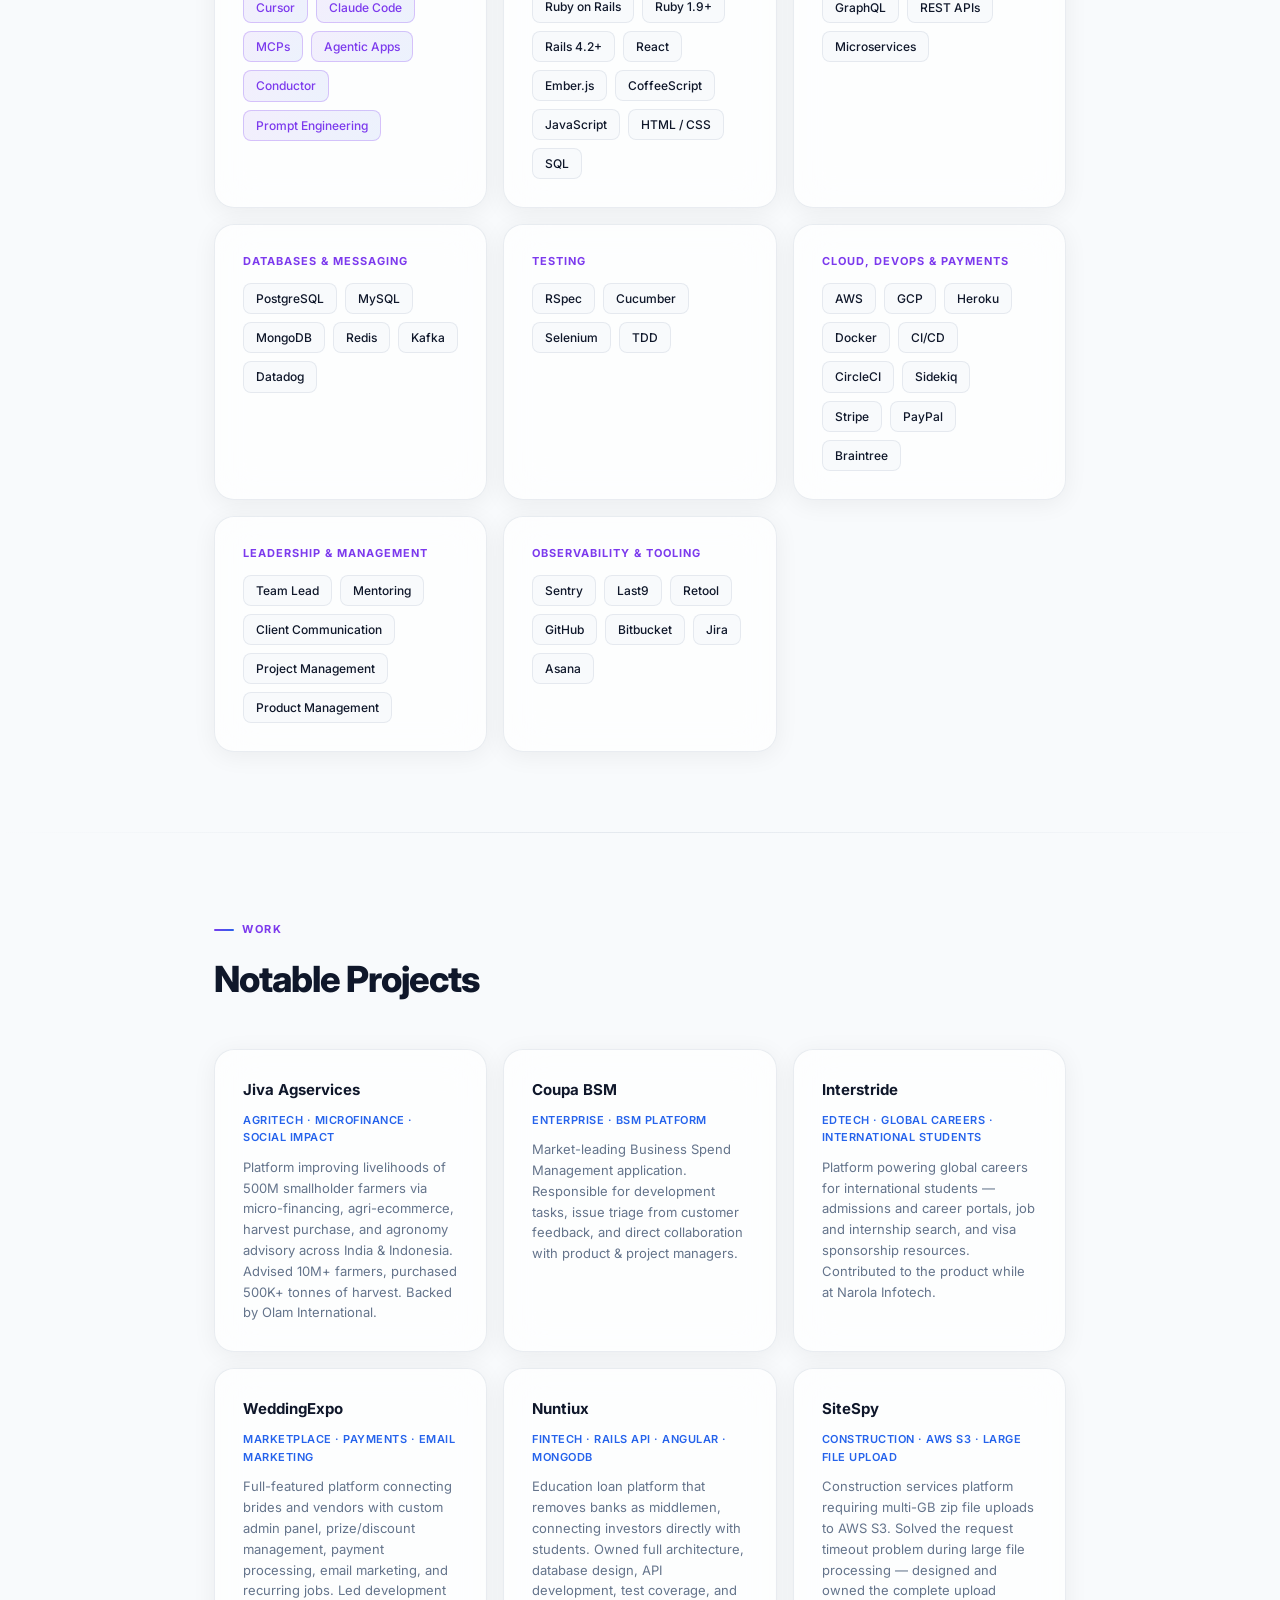
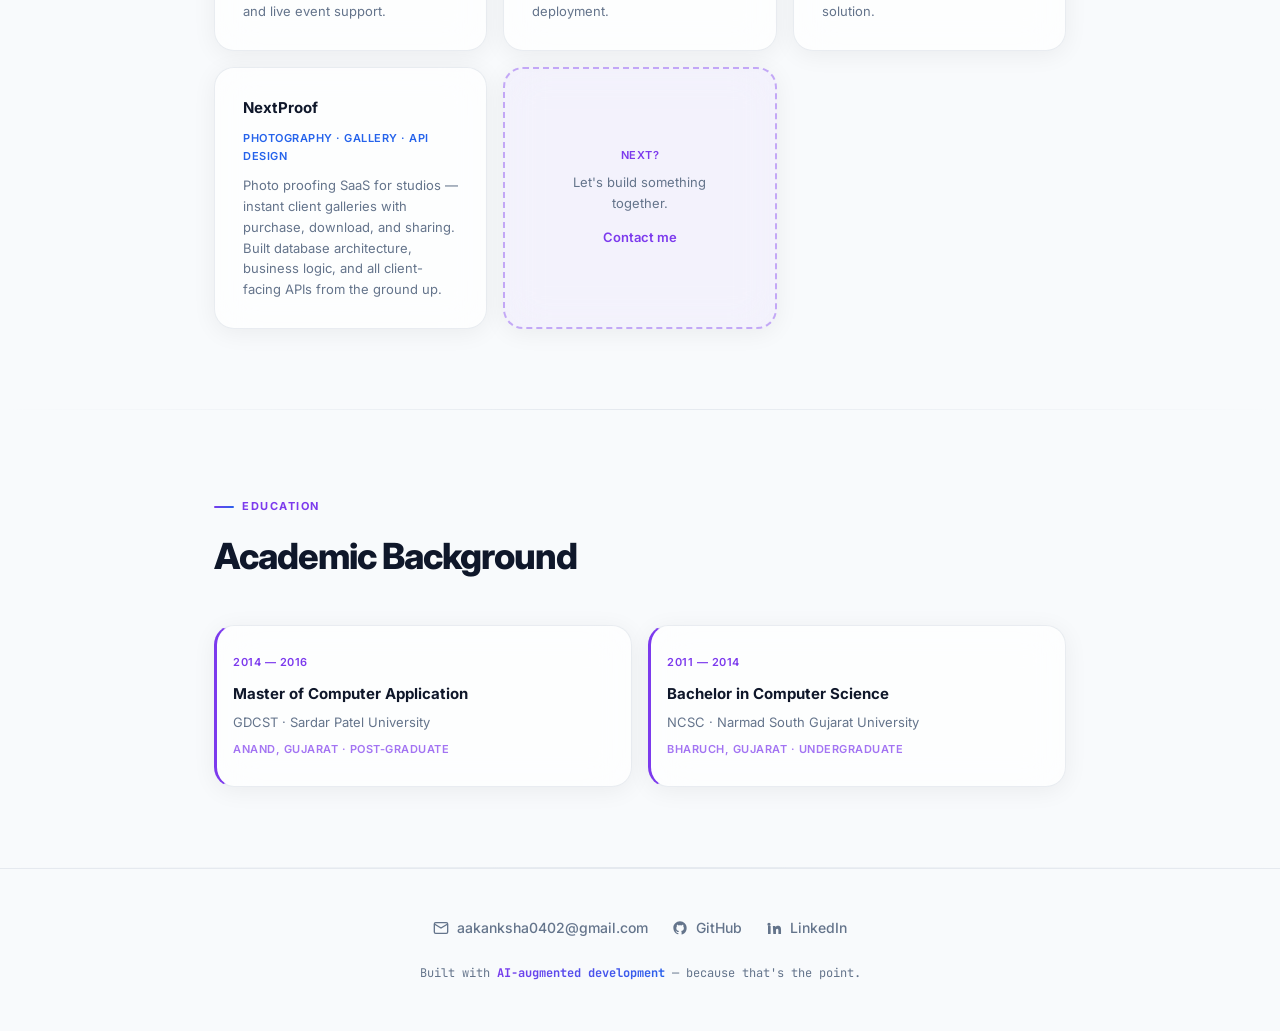
==== commit 031d94df: "Add Interstride project details to index.html and README.md; update education section for clarity" ====
--- a/index.html
+++ b/index.html
@@ -422,6 +422,11 @@
           <p>Market-leading Business Spend Management application. Responsible for development tasks, issue triage from customer feedback, and direct collaboration with product &amp; project managers.</p>
         </div>
         <div class="card project-card reveal">
+          <div class="project-name">Interstride</div>
+          <div class="project-highlight">EdTech · Global Careers · International Students</div>
+          <p>Platform powering global careers for international students — admissions and career portals, job and internship search, and visa sponsorship resources. Contributed to the product while at Narola Infotech.</p>
+        </div>
+        <div class="card project-card reveal">
           <div class="project-name">WeddingExpo</div>
           <div class="project-highlight">Marketplace · Payments · Email Marketing</div>
           <p>Full-featured platform connecting brides and vendors with custom admin panel, prize/discount management, payment processing, email marketing, and recurring jobs. Led development and live event support.</p>
@@ -441,6 +446,13 @@
           <div class="project-highlight">Photography · Gallery · API Design</div>
           <p>Photo proofing SaaS for studios — instant client galleries with purchase, download, and sharing. Built database architecture, business logic, and all client-facing APIs from the ground up.</p>
         </div>
+        <a href="#contact" class="card project-card project-card-cta reveal">
+          <div class="project-card-cta-inner">
+            <span class="project-card-cta-label">Next?</span>
+            <p class="project-card-cta-text">Let's build something together.</p>
+            <span class="project-card-cta-link">Contact me</span>
+          </div>
+        </a>
       </div>
     </section>
   </div>
@@ -456,22 +468,16 @@
       </div>
       <div class="edu-grid">
         <div class="card edu-card reveal">
-          <div class="edu-header">
-            <div class="edu-icon">🎓</div>
-            <div class="job-date">2014 &mdash; 2016</div>
-          </div>
+          <div class="edu-year">2014 &mdash; 2016</div>
           <div class="degree">Master of Computer Application</div>
-          <div class="school">GDCST, Anand</div>
-          <div class="edu-meta">Gujarat · Post-Graduate</div>
+          <div class="school">GDCST · Sardar Patel University</div>
+          <div class="edu-meta">Anand, Gujarat · Post-Graduate</div>
         </div>
         <div class="card edu-card reveal">
-          <div class="edu-header">
-            <div class="edu-icon">🎓</div>
-            <div class="job-date">2011 &mdash; 2014</div>
-          </div>
+          <div class="edu-year">2011 &mdash; 2014</div>
           <div class="degree">Bachelor in Computer Science</div>
-          <div class="school">NCSC, Bharuch</div>
-          <div class="edu-meta">Gujarat · Undergraduate</div>
+          <div class="school">NCSC · Narmad South Gujarat University</div>
+          <div class="edu-meta">Bharuch, Gujarat · Undergraduate</div>
         </div>
       </div>
     </section>
@@ -504,7 +510,7 @@
     // ── Typing animation ──
     const lines = [
       'cursor --ai-mode on',
-      'claude-code "build the future"',
+      'claude "build the future"',
       'mcp connect --tools all',
       'rails s --env=production',
       'git commit -m "feat: shipped with AI"',
--- a/css/styles.css
+++ b/css/styles.css
@@ -484,16 +484,61 @@
   color: var(--blue);
 }
 
+.project-card-cta {
+  text-decoration: none;
+  color: inherit;
+  border: 2px dashed rgba(124, 58, 237, 0.4);
+  background: rgba(124, 58, 237, 0.04);
+  display: flex;
+  align-items: center;
+  justify-content: center;
+  min-height: 140px;
+  transition: border-color 0.2s, background 0.2s;
+}
+.project-card-cta:hover {
+  border-color: var(--purple);
+  background: rgba(124, 58, 237, 0.08);
+}
+.project-card-cta-inner {
+  text-align: center;
+  padding: 12px;
+}
+.project-card-cta-label {
+  font-size: 11px;
+  font-weight: 600;
+  letter-spacing: 0.5px;
+  text-transform: uppercase;
+  color: var(--purple);
+  display: block;
+  margin-bottom: 8px;
+}
+.project-card-cta-text {
+  font-size: 13px;
+  color: var(--text-muted);
+  margin: 0 0 10px 0;
+  line-height: 1.5;
+}
+.project-card-cta-link {
+  font-size: 13px;
+  font-weight: 600;
+  color: var(--purple);
+}
+
 /* ── Education ── */
 .edu-grid { display: grid; grid-template-columns: 1fr 1fr; gap: 16px; }
-.edu-header {
-  display: flex;
-  align-items: center;
-  justify-content: space-between;
-  margin-bottom: 14px;
-}
-.edu-icon { font-size: 28px; }
-.edu-card .degree { font-size: 15px; font-weight: 700; margin-bottom: 4px; }
+.edu-card {
+  border-left: 3px solid var(--purple);
+  padding-left: 16px;
+}
+.edu-year {
+  font-size: 11px;
+  font-weight: 600;
+  letter-spacing: 0.5px;
+  text-transform: uppercase;
+  color: var(--purple);
+  margin-bottom: 10px;
+}
+.edu-card .degree { font-size: 15px; font-weight: 700; margin-bottom: 6px; color: var(--text); }
 .edu-card .school { font-size: 13px; color: var(--text-muted); margin-bottom: 8px; }
 .edu-meta {
   font-size: 11px;
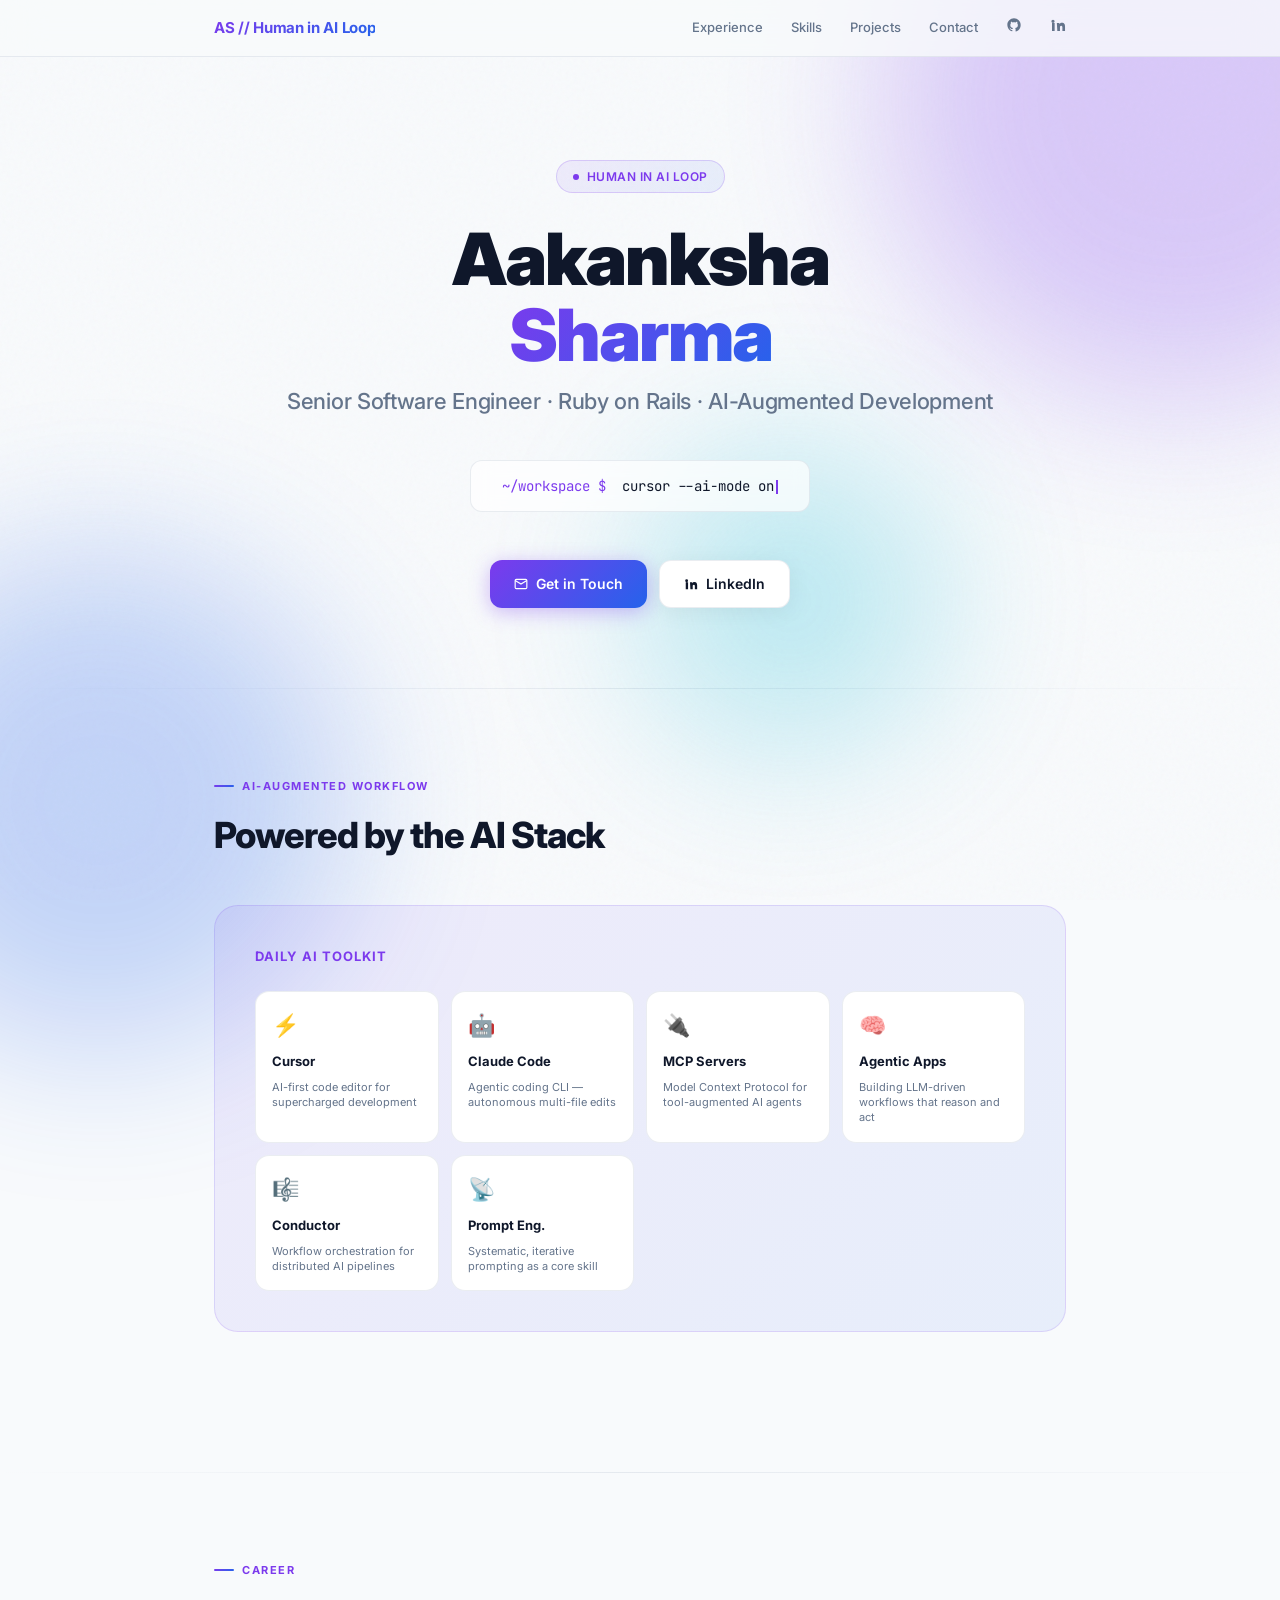
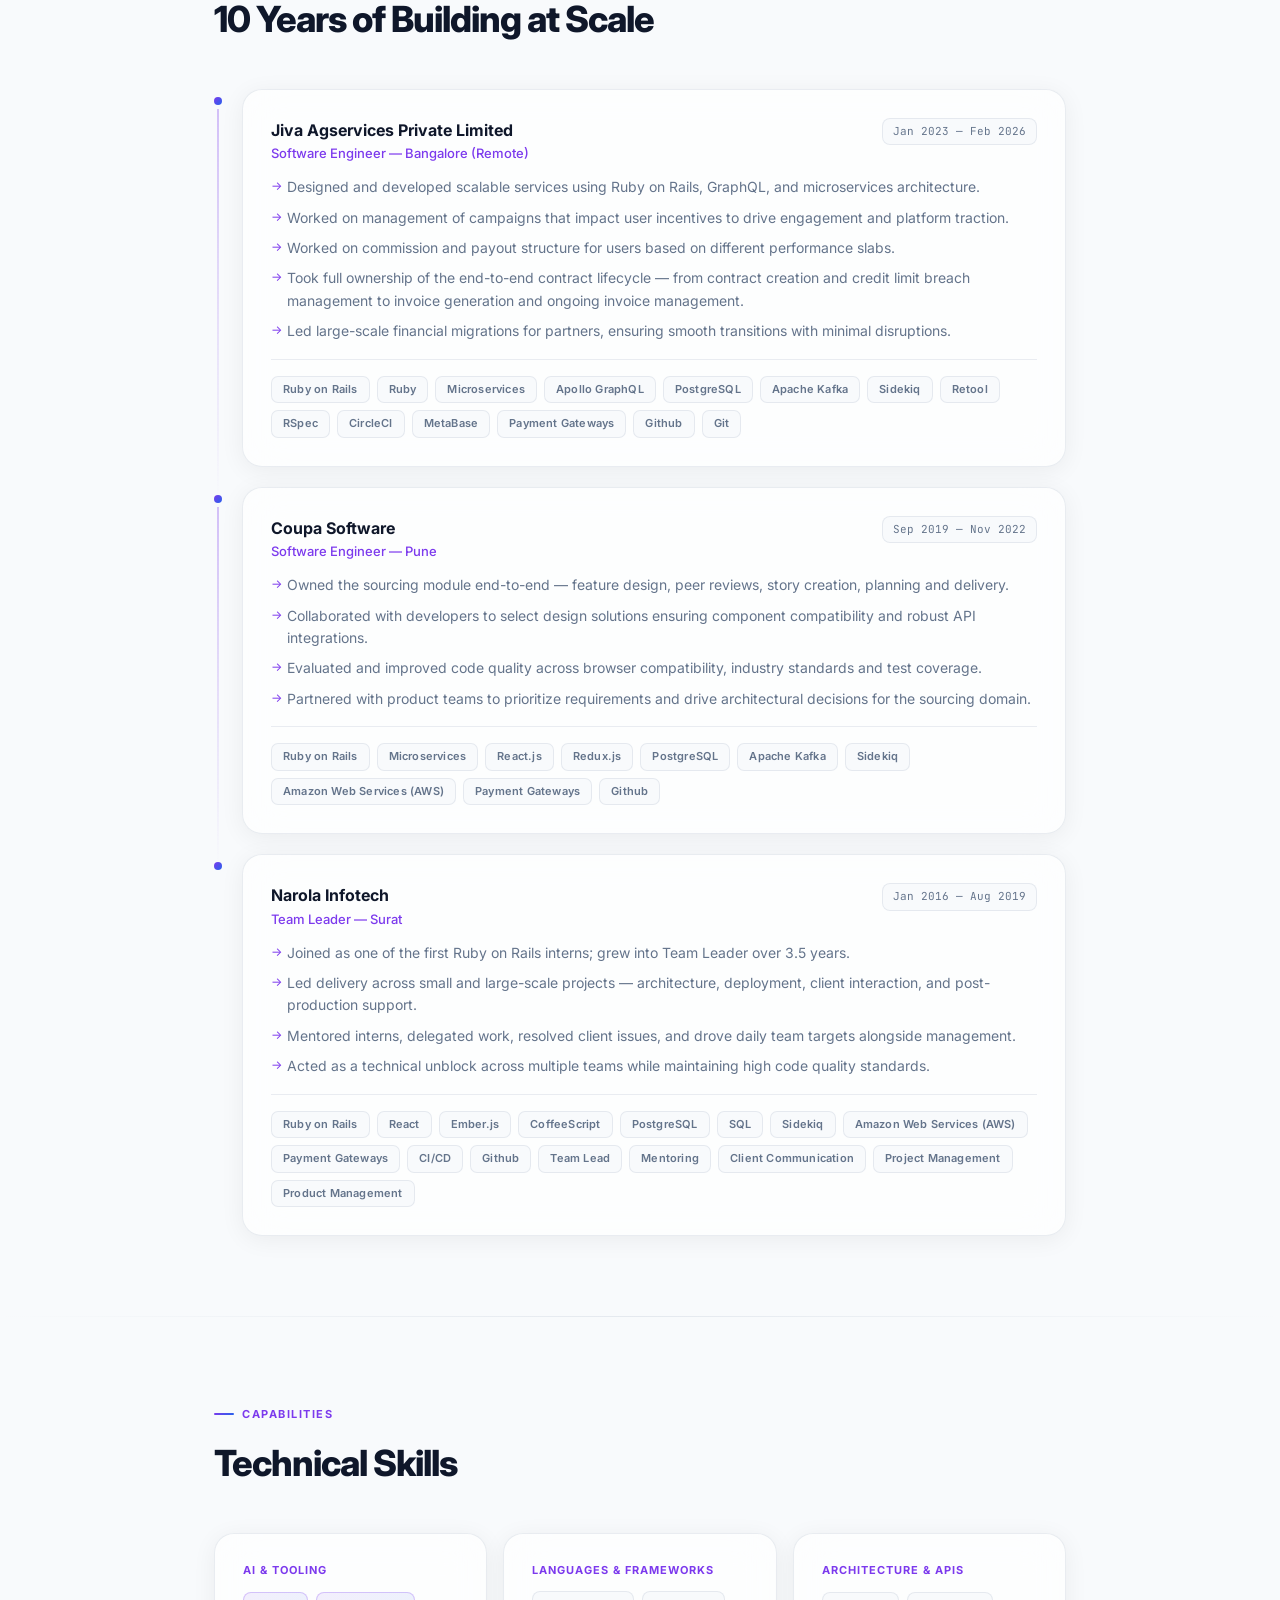
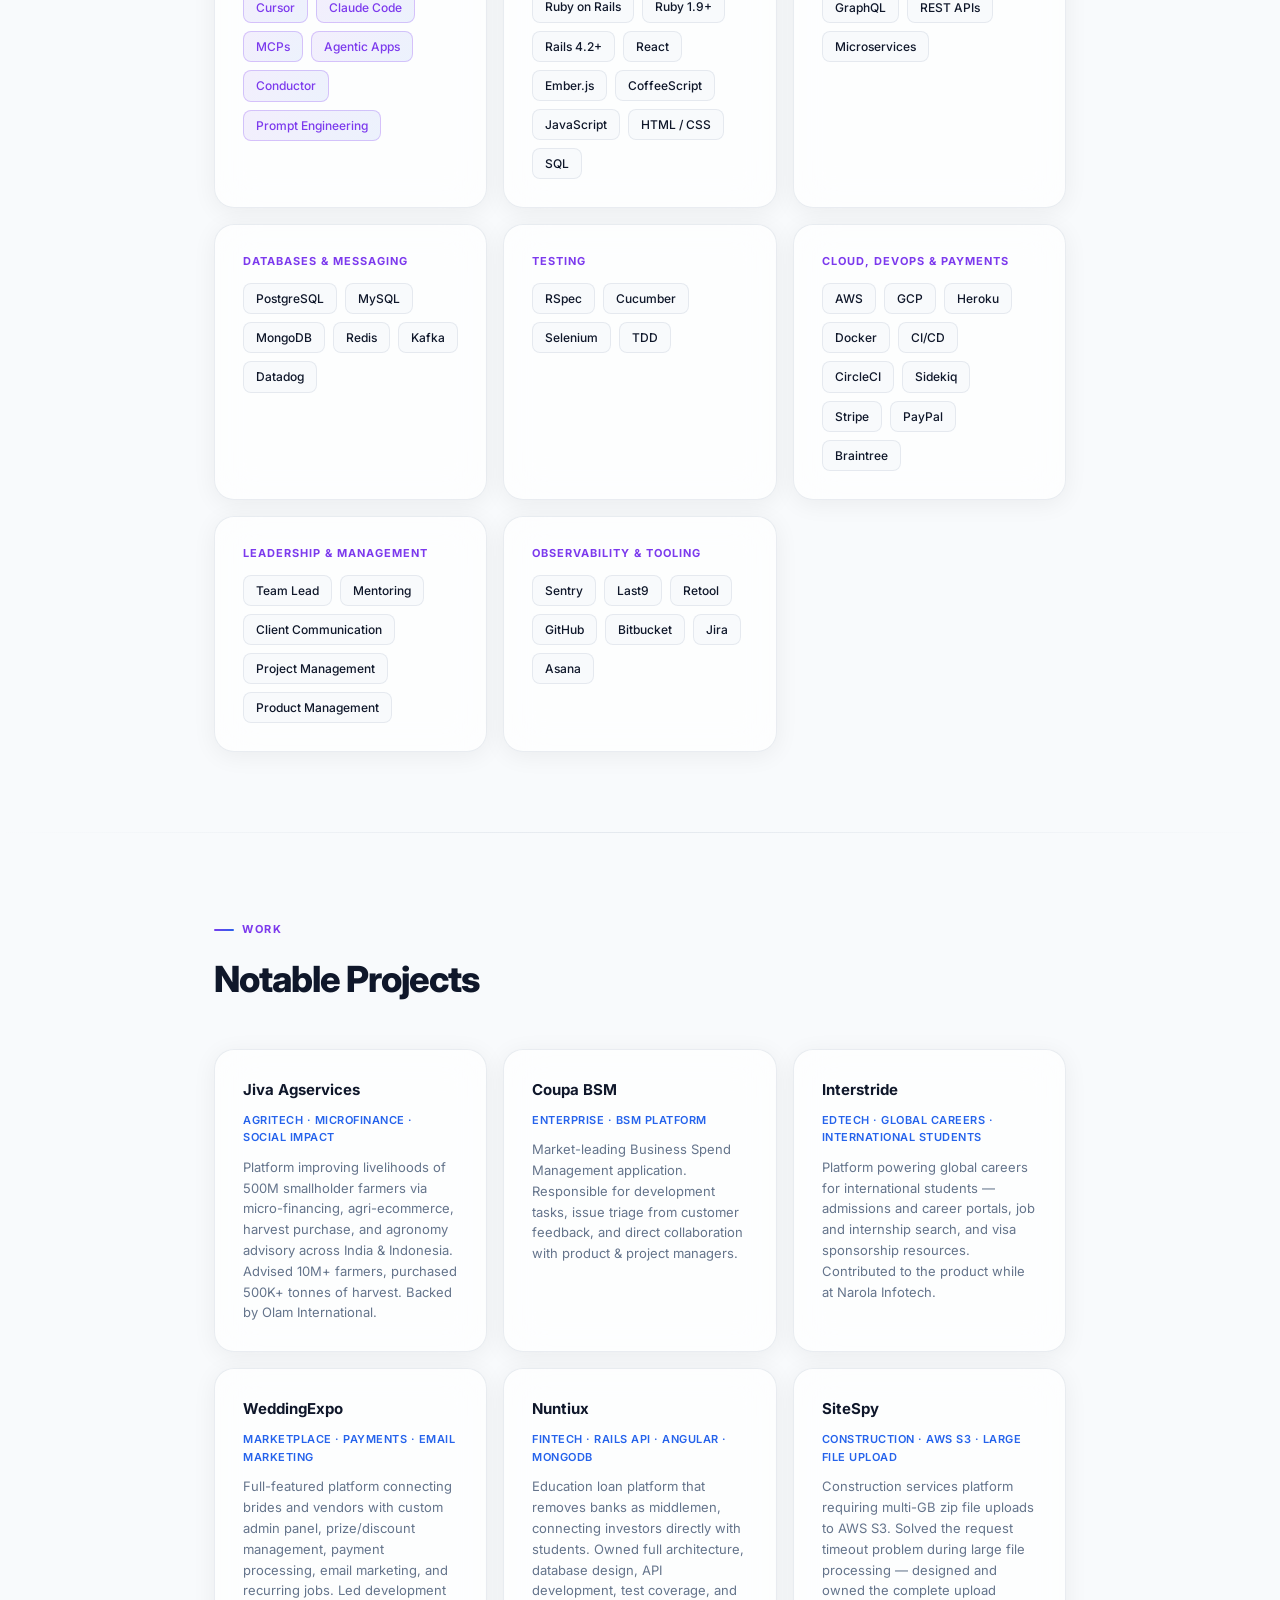
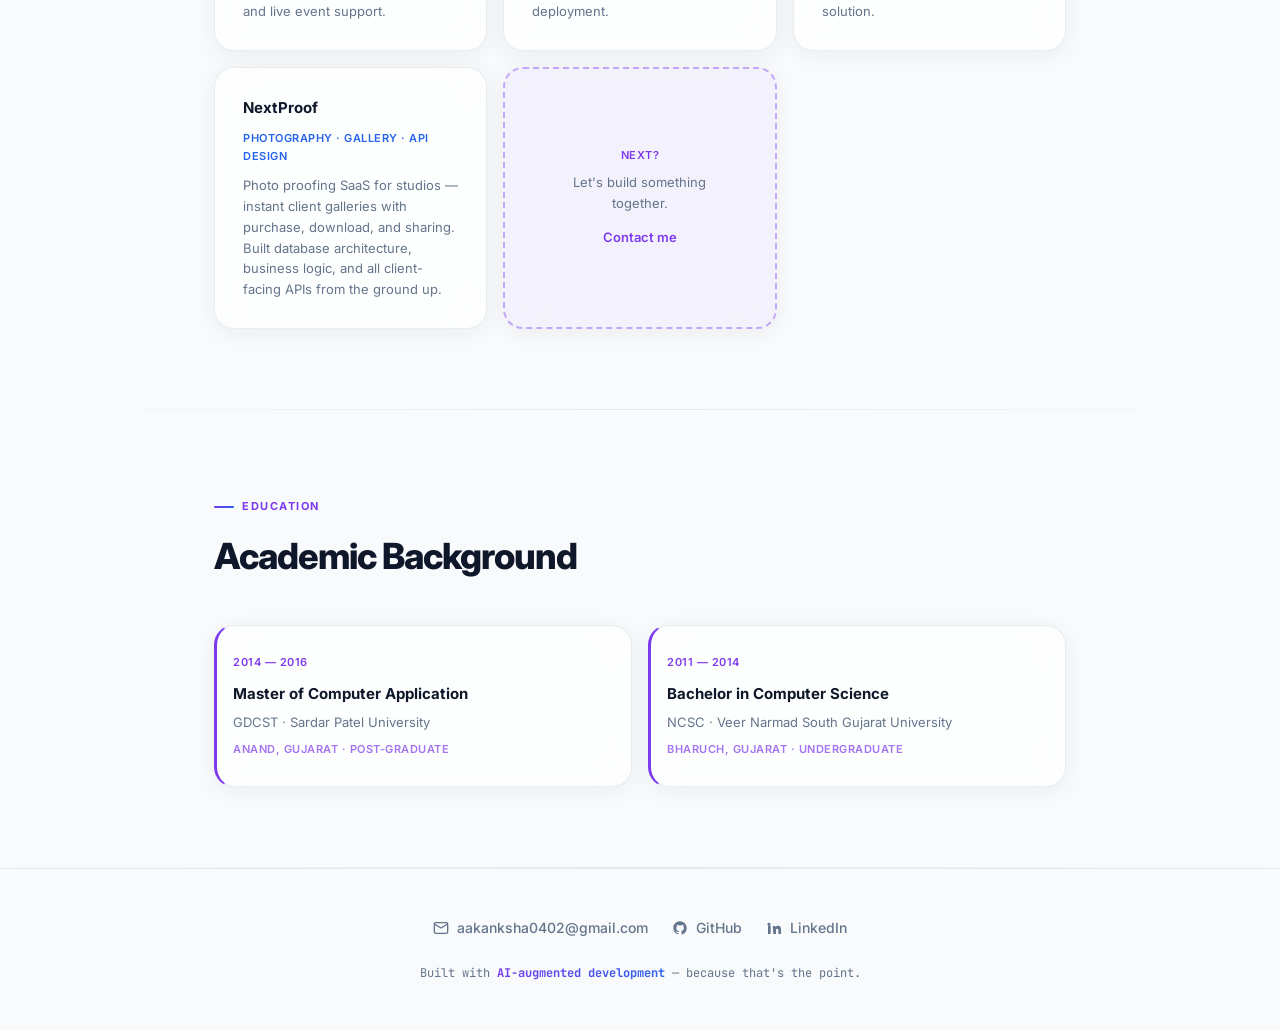
==== commit 870bd334: "Update education details in index.html and README.md to reflect the correct name of the university" ====
--- a/index.html
+++ b/index.html
@@ -476,7 +476,7 @@
         <div class="card edu-card reveal">
           <div class="edu-year">2011 &mdash; 2014</div>
           <div class="degree">Bachelor in Computer Science</div>
-          <div class="school">NCSC · Narmad South Gujarat University</div>
+          <div class="school">NCSC · Veer Narmad South Gujarat University</div>
           <div class="edu-meta">Bharuch, Gujarat · Undergraduate</div>
         </div>
       </div>
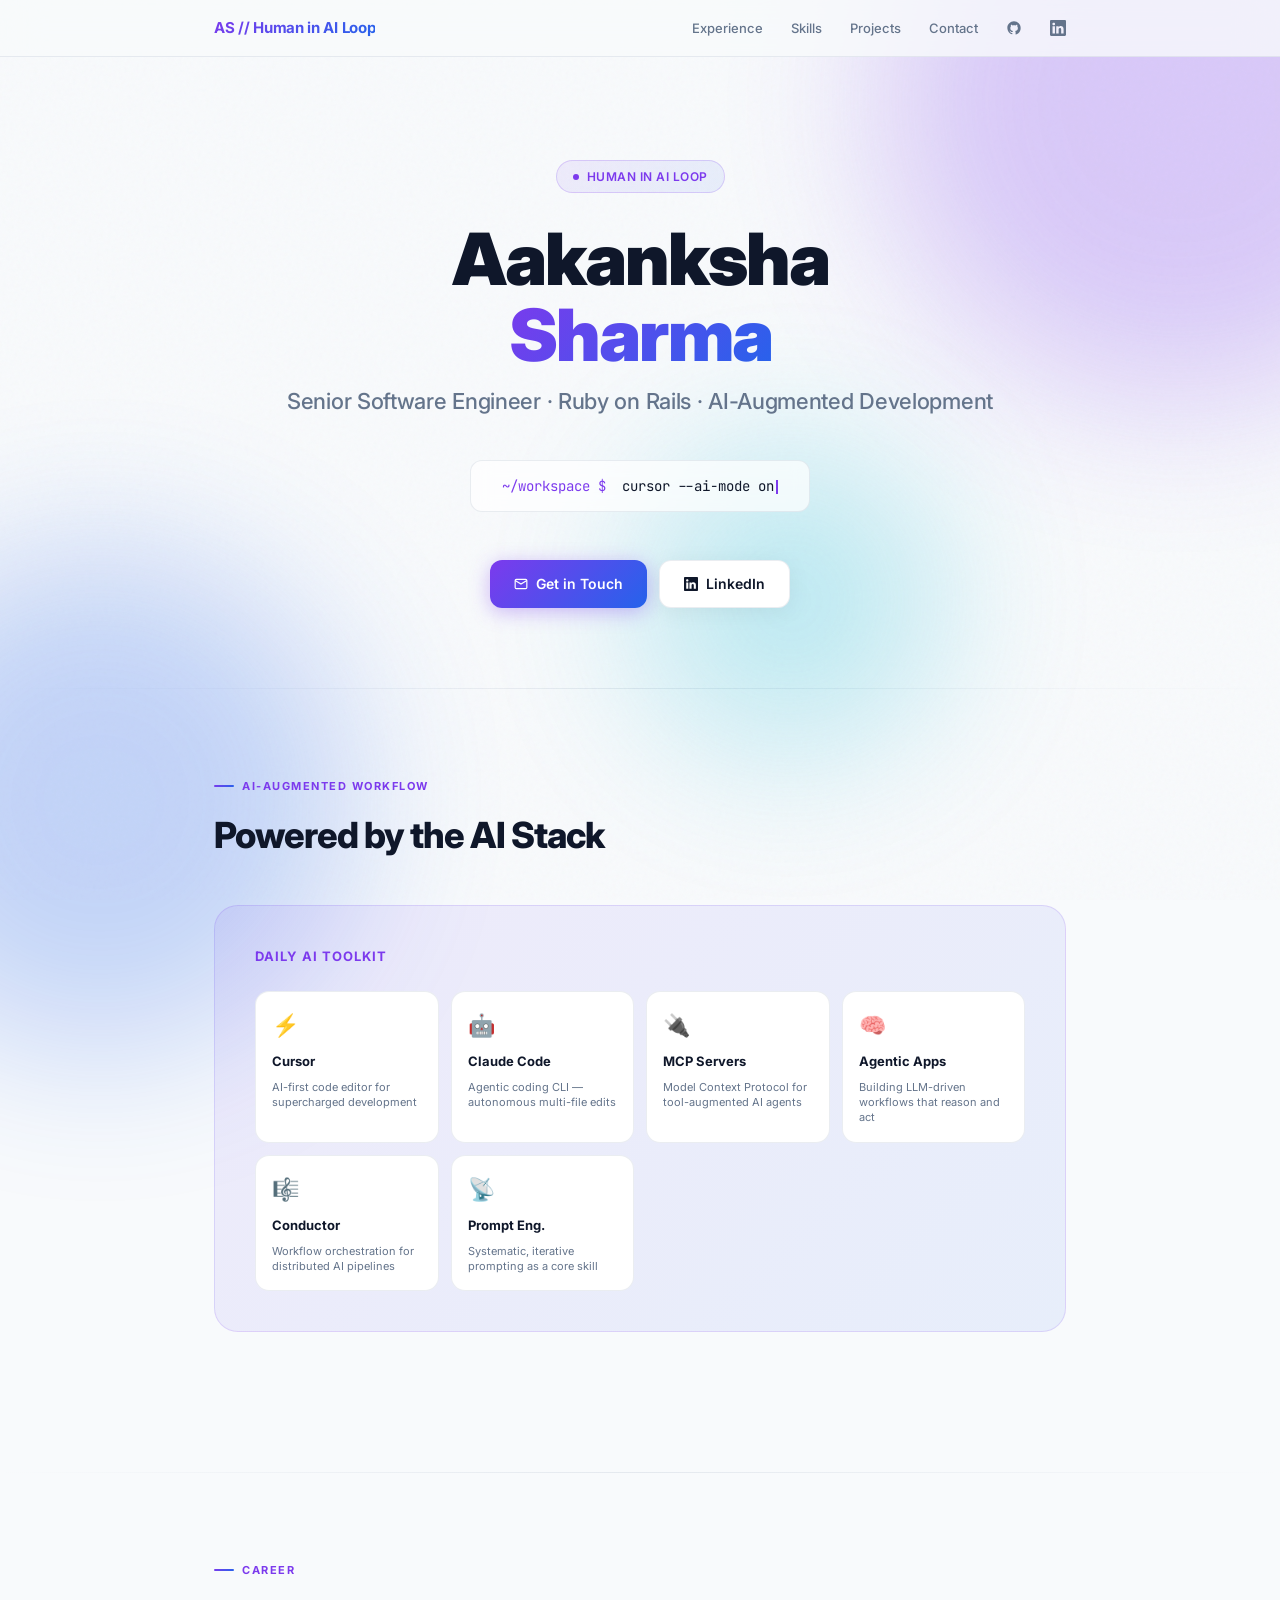
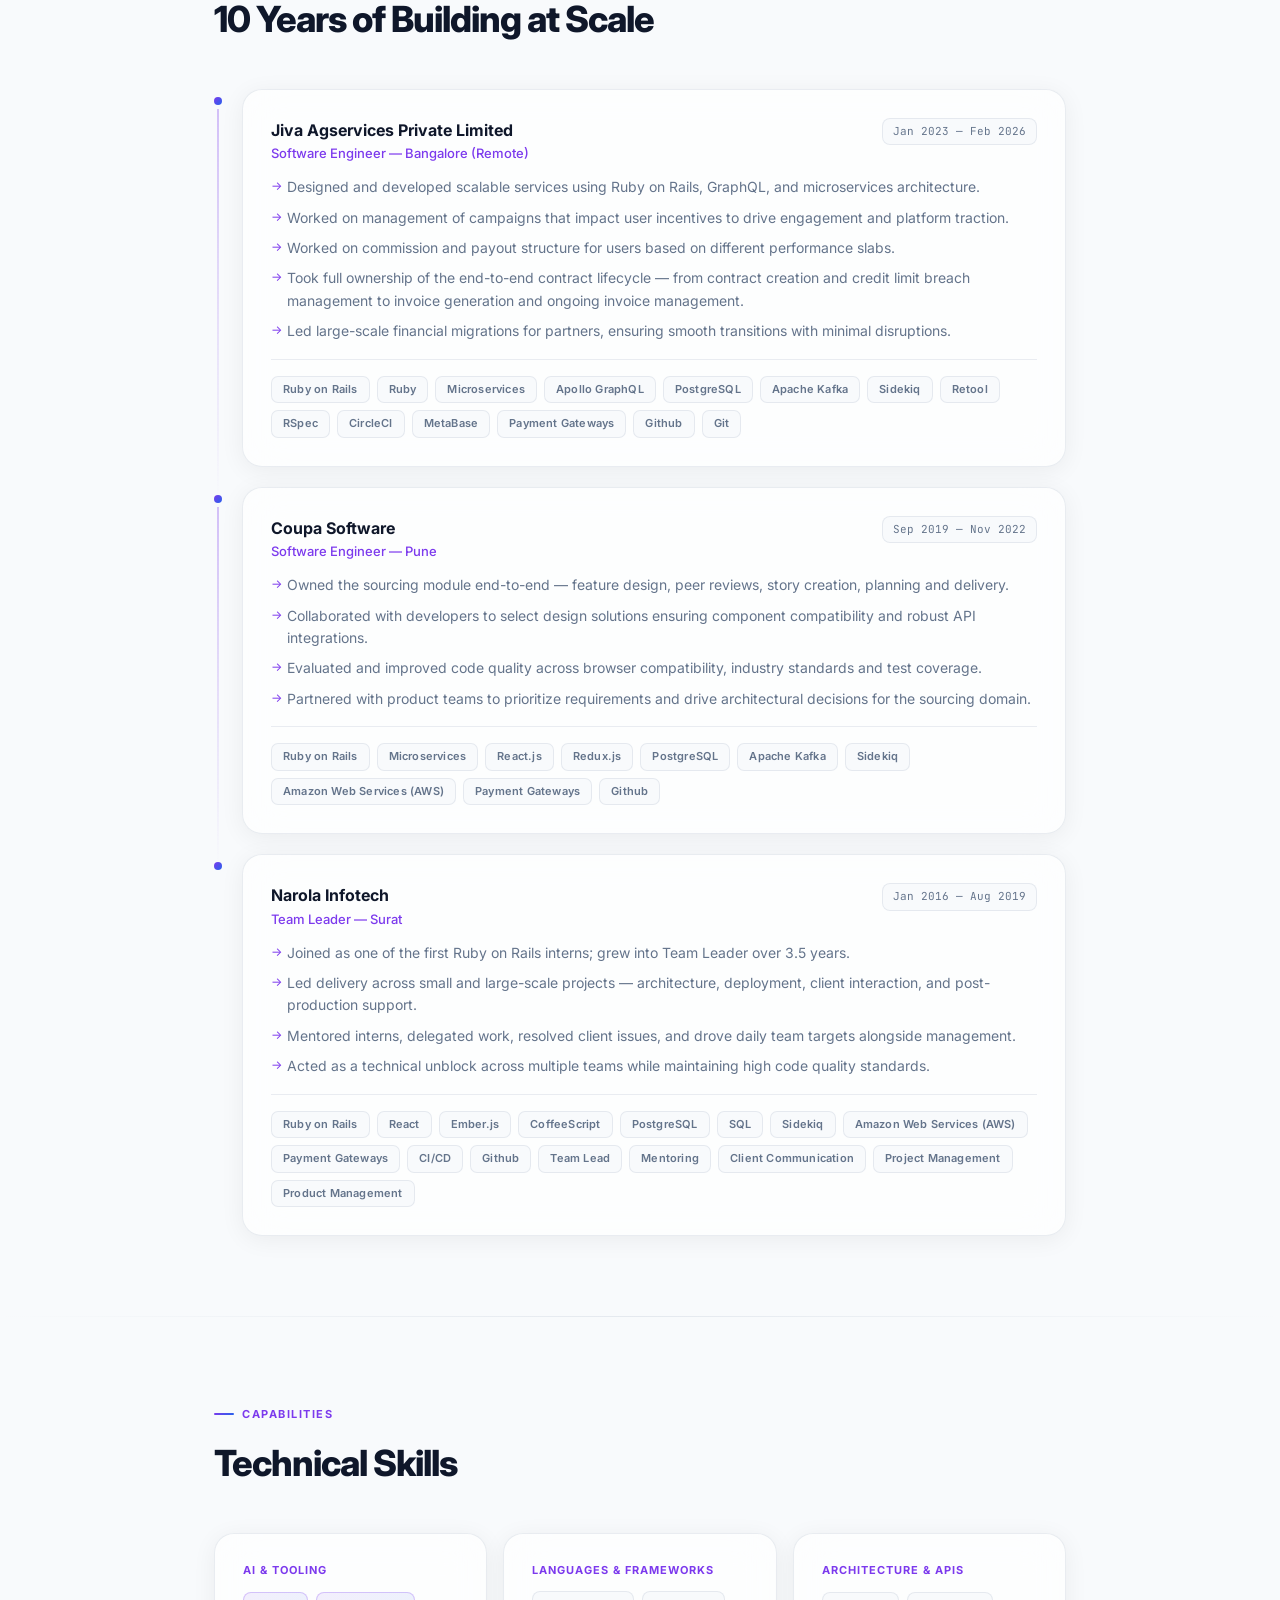
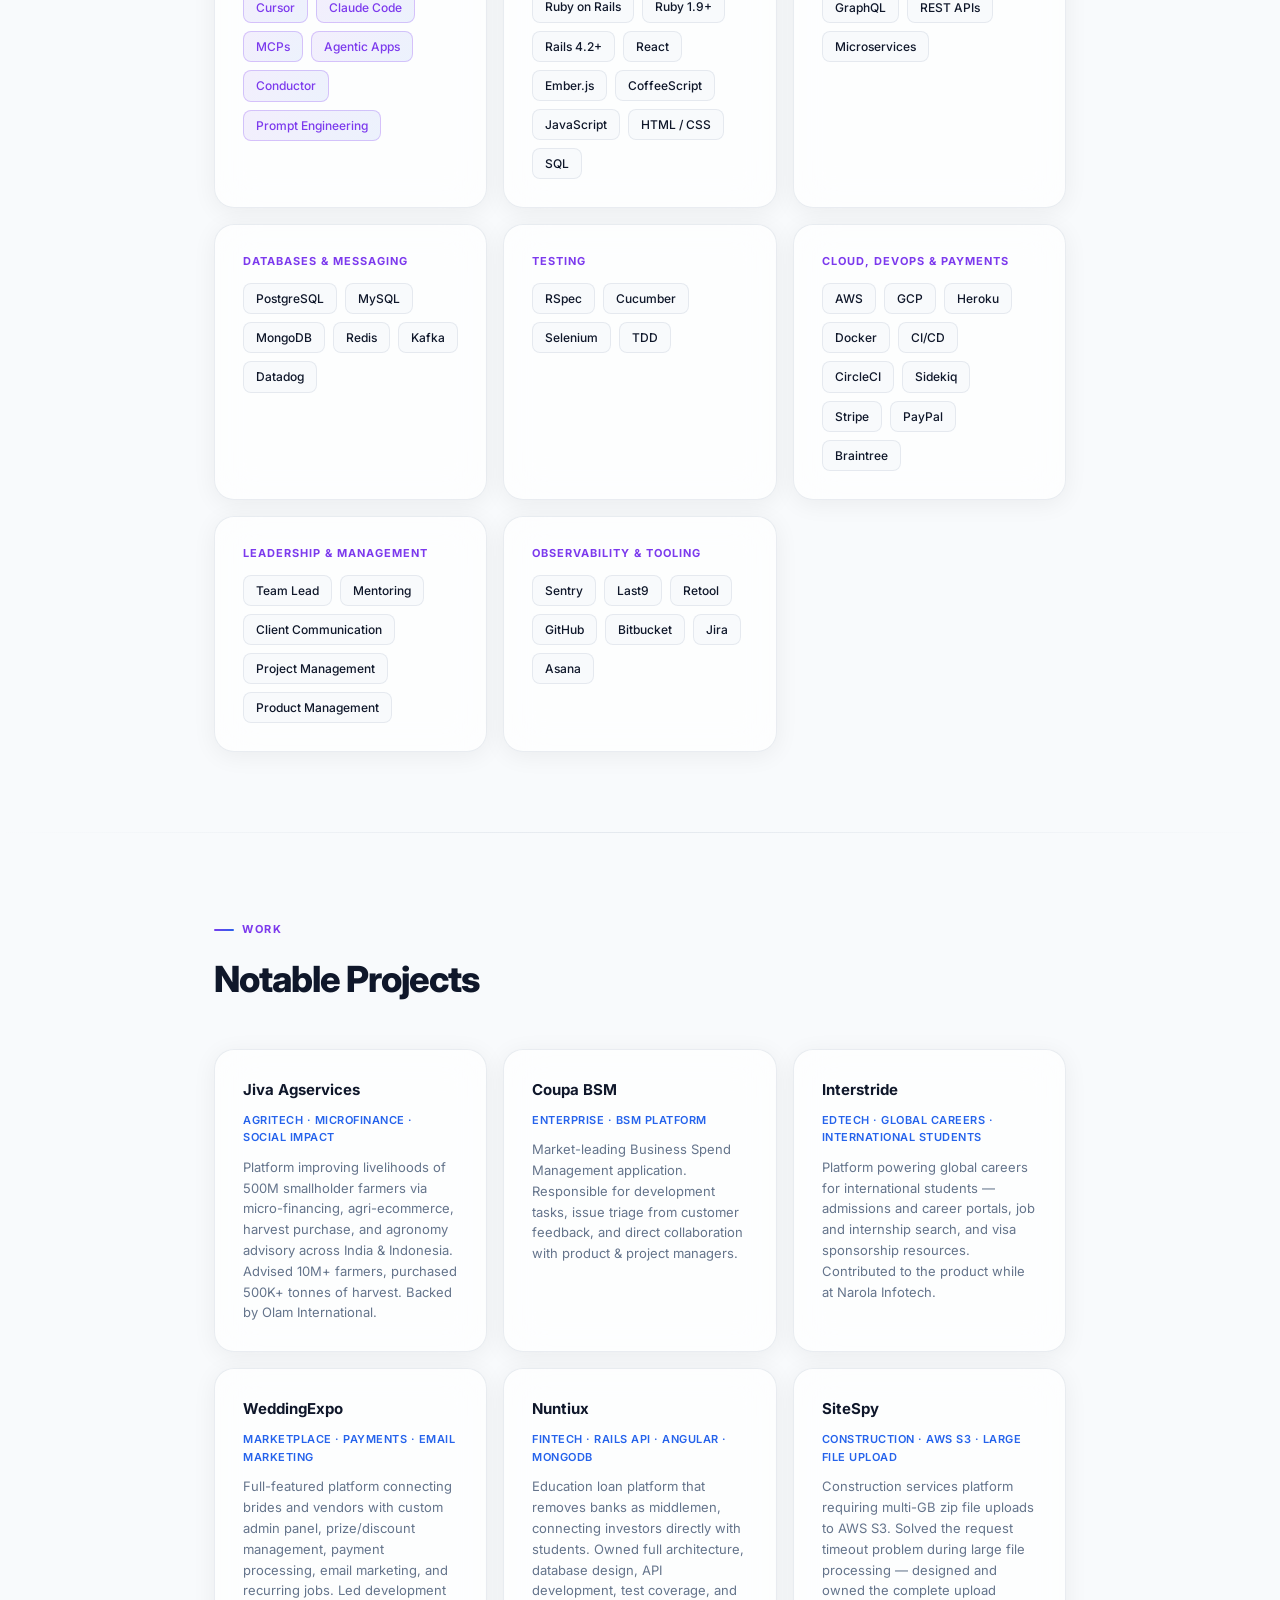
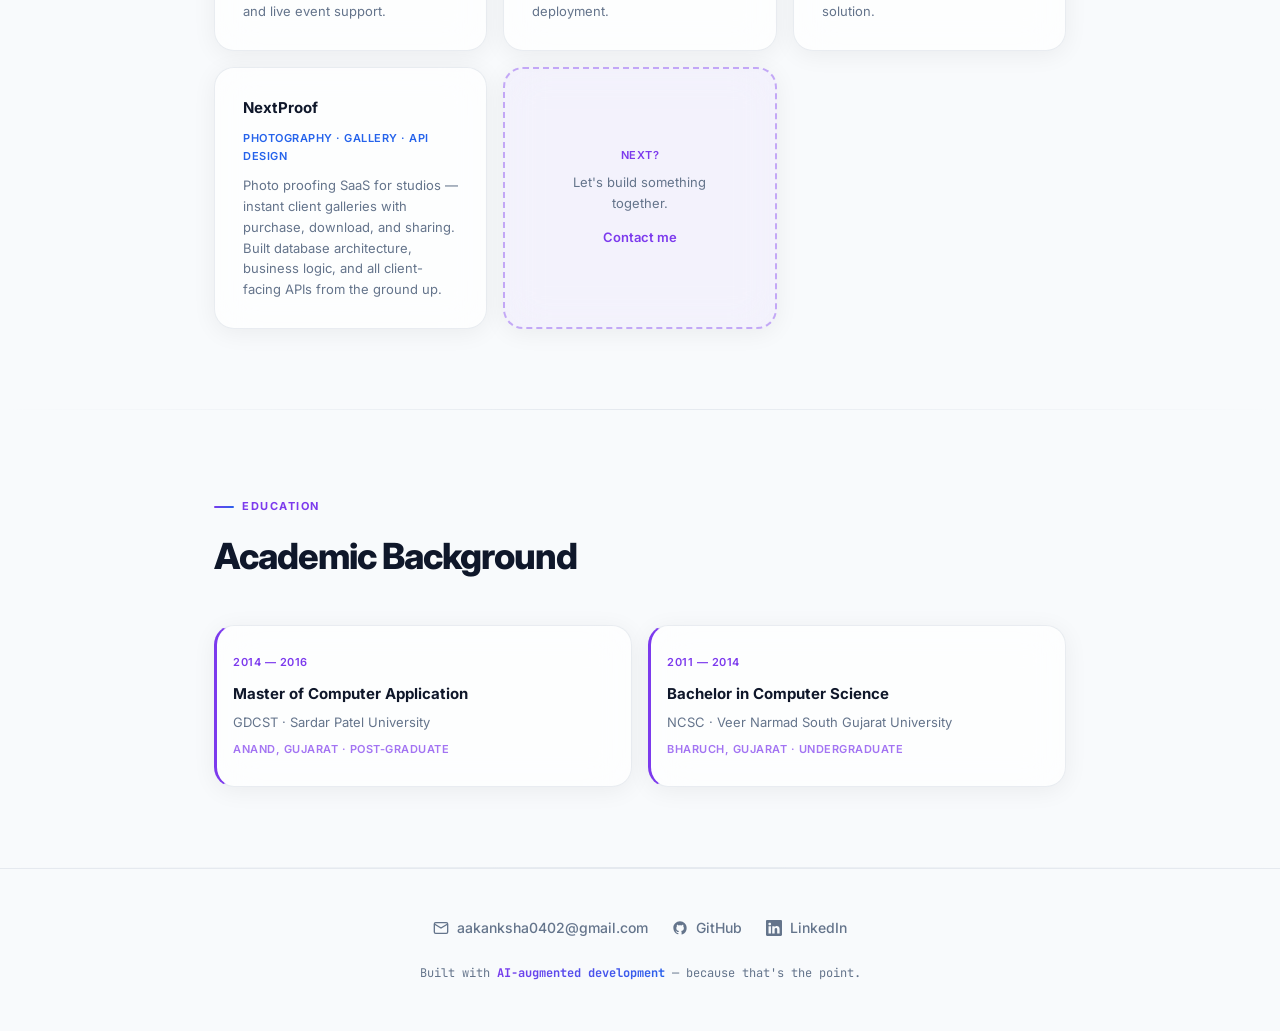
==== commit 98f7bdd7: "Update LinkedIn SVG icons in index.html and enhance styles in styles.css for better alignment and di" ====
--- a/index.html
+++ b/index.html
@@ -100,7 +100,7 @@
             <span class="nav-label">GitHub</span>
           </a>
           <a href="https://www.linkedin.com/in/aakanksha0402" class="nav-icon" target="_blank" rel="noopener noreferrer" aria-label="LinkedIn">
-            <svg width="16" height="16" fill="currentColor" viewBox="0 0 24 24"><path d="M6.94 6.5A2.44 2.44 0 1 1 2.06 6.5a2.44 2.44 0 0 1 4.88 0ZM3 9h3.97v12H3zm7.24 0H14v1.64h.05c.53-1 1.82-2.06 3.75-2.06 4.01 0 4.75 2.64 4.75 6.07V21H18.6v-5.09c0-1.22-.02-2.79-1.7-2.79-1.7 0-1.96 1.33-1.96 2.7V21h-3.97z"/></svg>
+            <svg xmlns="http://www.w3.org/2000/svg" width="16" height="16" fill="currentColor" viewBox="0 0 16 16" aria-hidden="true"><path d="M0 1.146C0 .513.526 0 1.175 0h13.65C15.474 0 16 .513 16 1.146v13.708c0 .633-.526 1.146-1.175 1.146H1.175C.526 16 0 15.487 0 14.854zm4.943 12.248V6.169H2.542v7.225h2.401zm-1.2-8.212c.837 0 1.358-.554 1.358-1.248-.015-.709-.52-1.248-1.342-1.248-.822 0-1.359.54-1.359 1.248 0 .694.521 1.248 1.327 1.248h.016zm4.908 8.212V9.359c0-.216.016-.432.08-.586.173-.431.568-.878 1.232-.878.869 0 1.216.662 1.216 1.634v3.865h2.401V9.25c0-2.22-1.184-3.252-2.764-3.252-1.274 0-1.845.7-2.165 1.193v.025h-.016a5.54 5.54 0 0 1 .016-.025V6.169h-2.4c.03.678 0 7.225 0 7.225h2.4z"/></svg>
             <span class="nav-label">LinkedIn</span>
           </a>
         </div>
@@ -124,7 +124,7 @@
           Get in Touch
         </a>
         <a href="https://www.linkedin.com/in/aakanksha0402" class="btn btn-secondary" target="_blank" rel="noopener noreferrer">
-          <svg width="14" height="14" fill="currentColor" viewBox="0 0 24 24"><path d="M6.94 6.5A2.44 2.44 0 1 1 2.06 6.5a2.44 2.44 0 0 1 4.88 0ZM3 9h3.97v12H3zm7.24 0H14v1.64h.05c.53-1 1.82-2.06 3.75-2.06 4.01 0 4.75 2.64 4.75 6.07V21H18.6v-5.09c0-1.22-.02-2.79-1.7-2.79-1.7 0-1.96 1.33-1.96 2.7V21h-3.97z"/></svg>
+          <svg xmlns="http://www.w3.org/2000/svg" width="14" height="14" fill="currentColor" viewBox="0 0 16 16" aria-hidden="true"><path d="M0 1.146C0 .513.526 0 1.175 0h13.65C15.474 0 16 .513 16 1.146v13.708c0 .633-.526 1.146-1.175 1.146H1.175C.526 16 0 15.487 0 14.854zm4.943 12.248V6.169H2.542v7.225h2.401zm-1.2-8.212c.837 0 1.358-.554 1.358-1.248-.015-.709-.52-1.248-1.342-1.248-.822 0-1.359.54-1.359 1.248 0 .694.521 1.248 1.327 1.248h.016zm4.908 8.212V9.359c0-.216.016-.432.08-.586.173-.431.568-.878 1.232-.878.869 0 1.216.662 1.216 1.634v3.865h2.401V9.25c0-2.22-1.184-3.252-2.764-3.252-1.274 0-1.845.7-2.165 1.193v.025h-.016a5.54 5.54 0 0 1 .016-.025V6.169h-2.4c.03.678 0 7.225 0 7.225h2.4z"/></svg>
           LinkedIn
         </a>
       </div>
@@ -498,7 +498,7 @@
           GitHub
         </a>
         <a href="https://www.linkedin.com/in/aakanksha0402" class="contact-link" target="_blank" rel="noopener noreferrer">
-          <svg width="16" height="16" fill="currentColor" viewBox="0 0 24 24"><path d="M6.94 6.5A2.44 2.44 0 1 1 2.06 6.5a2.44 2.44 0 0 1 4.88 0ZM3 9h3.97v12H3zm7.24 0H14v1.64h.05c.53-1 1.82-2.06 3.75-2.06 4.01 0 4.75 2.64 4.75 6.07V21H18.6v-5.09c0-1.22-.02-2.79-1.7-2.79-1.7 0-1.96 1.33-1.96 2.7V21h-3.97z"/></svg>
+          <svg xmlns="http://www.w3.org/2000/svg" width="16" height="16" fill="currentColor" viewBox="0 0 16 16" aria-hidden="true"><path d="M0 1.146C0 .513.526 0 1.175 0h13.65C15.474 0 16 .513 16 1.146v13.708c0 .633-.526 1.146-1.175 1.146H1.175C.526 16 0 15.487 0 14.854zm4.943 12.248V6.169H2.542v7.225h2.401zm-1.2-8.212c.837 0 1.358-.554 1.358-1.248-.015-.709-.52-1.248-1.342-1.248-.822 0-1.359.54-1.359 1.248 0 .694.521 1.248 1.327 1.248h.016zm4.908 8.212V9.359c0-.216.016-.432.08-.586.173-.431.568-.878 1.232-.878.869 0 1.216.662 1.216 1.634v3.865h2.401V9.25c0-2.22-1.184-3.252-2.764-3.252-1.274 0-1.845.7-2.165 1.193v.025h-.016a5.54 5.54 0 0 1 .016-.025V6.169h-2.4c.03.678 0 7.225 0 7.225h2.4z"/></svg>
           LinkedIn
         </a>
       </div>
--- a/css/styles.css
+++ b/css/styles.css
@@ -132,7 +132,15 @@
   display: flex;
   align-items: center;
 }
-nav .links { display: flex; gap: 28px; }
+nav .links {
+  display: flex;
+  align-items: center;
+  gap: 28px;
+}
+nav .links .nav-icon {
+  display: inline-flex;
+  align-items: center;
+}
 nav .nav-label {
   display: none;
 }
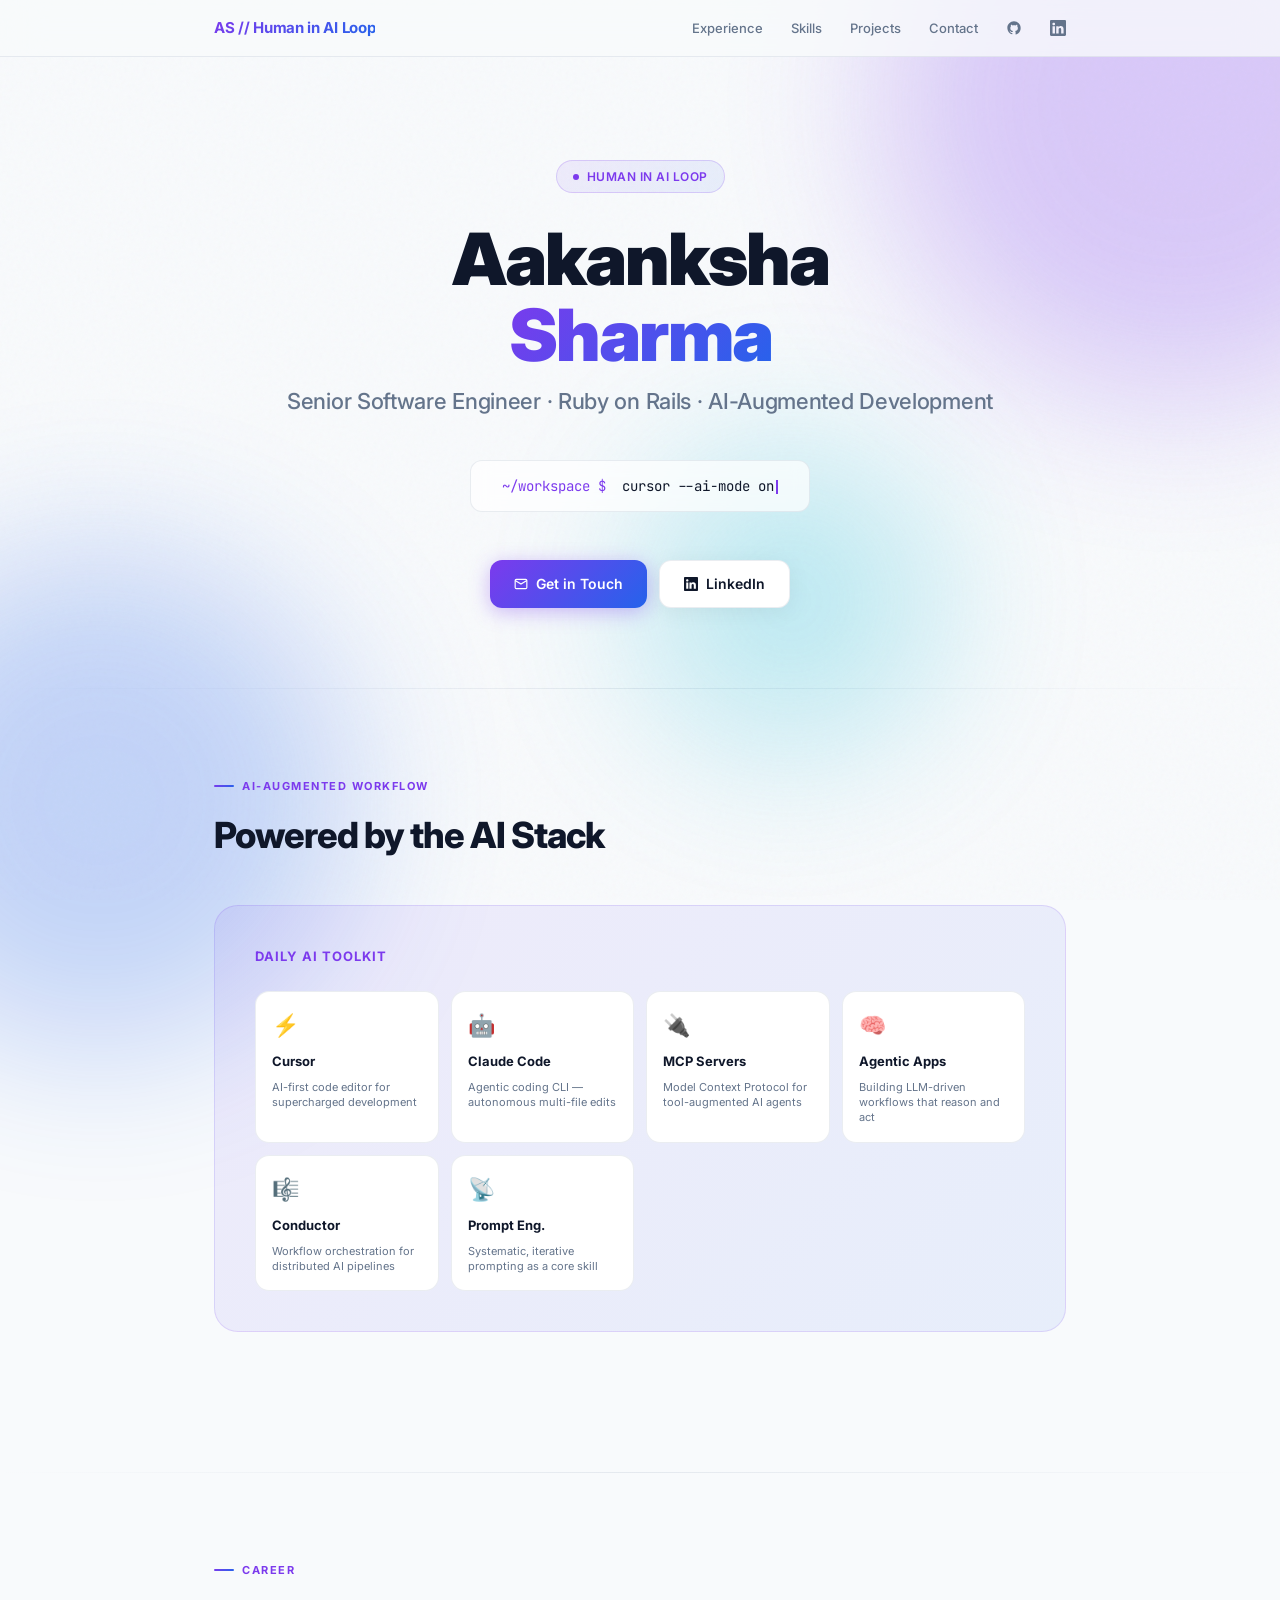
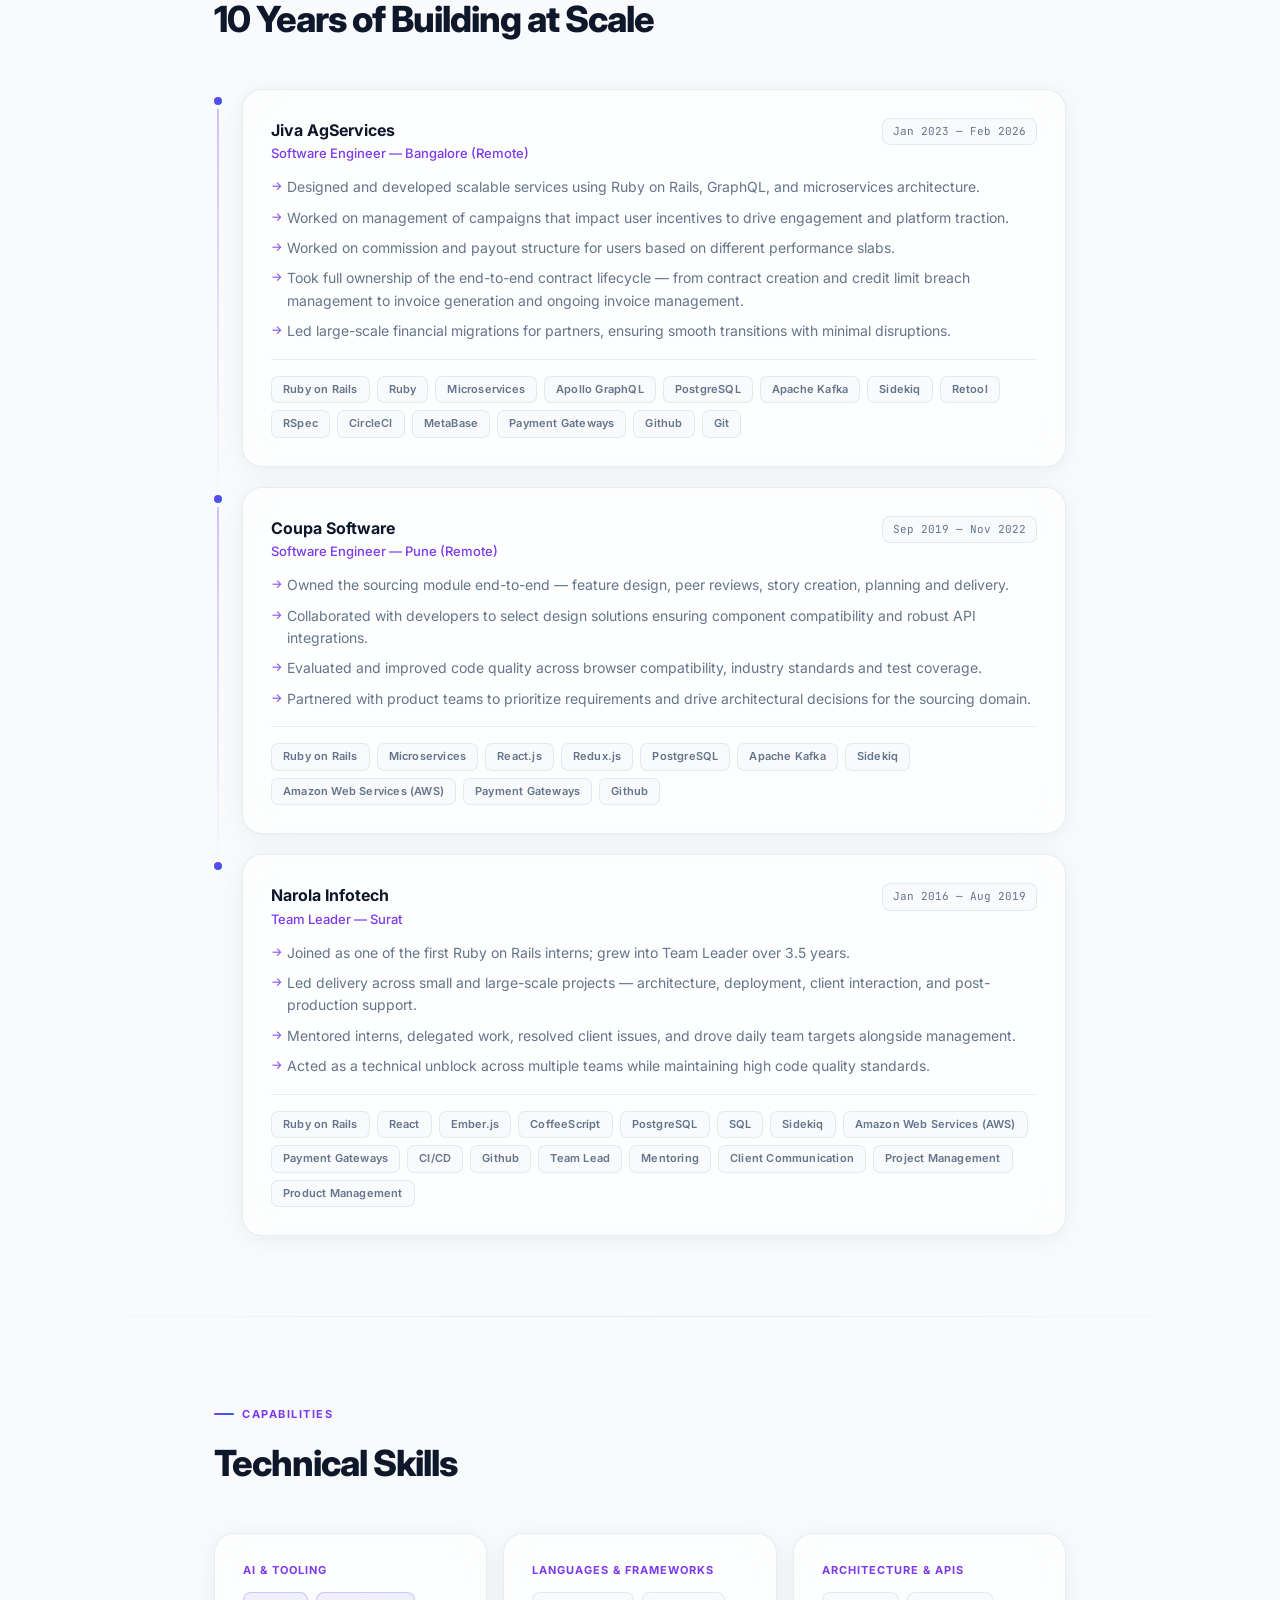
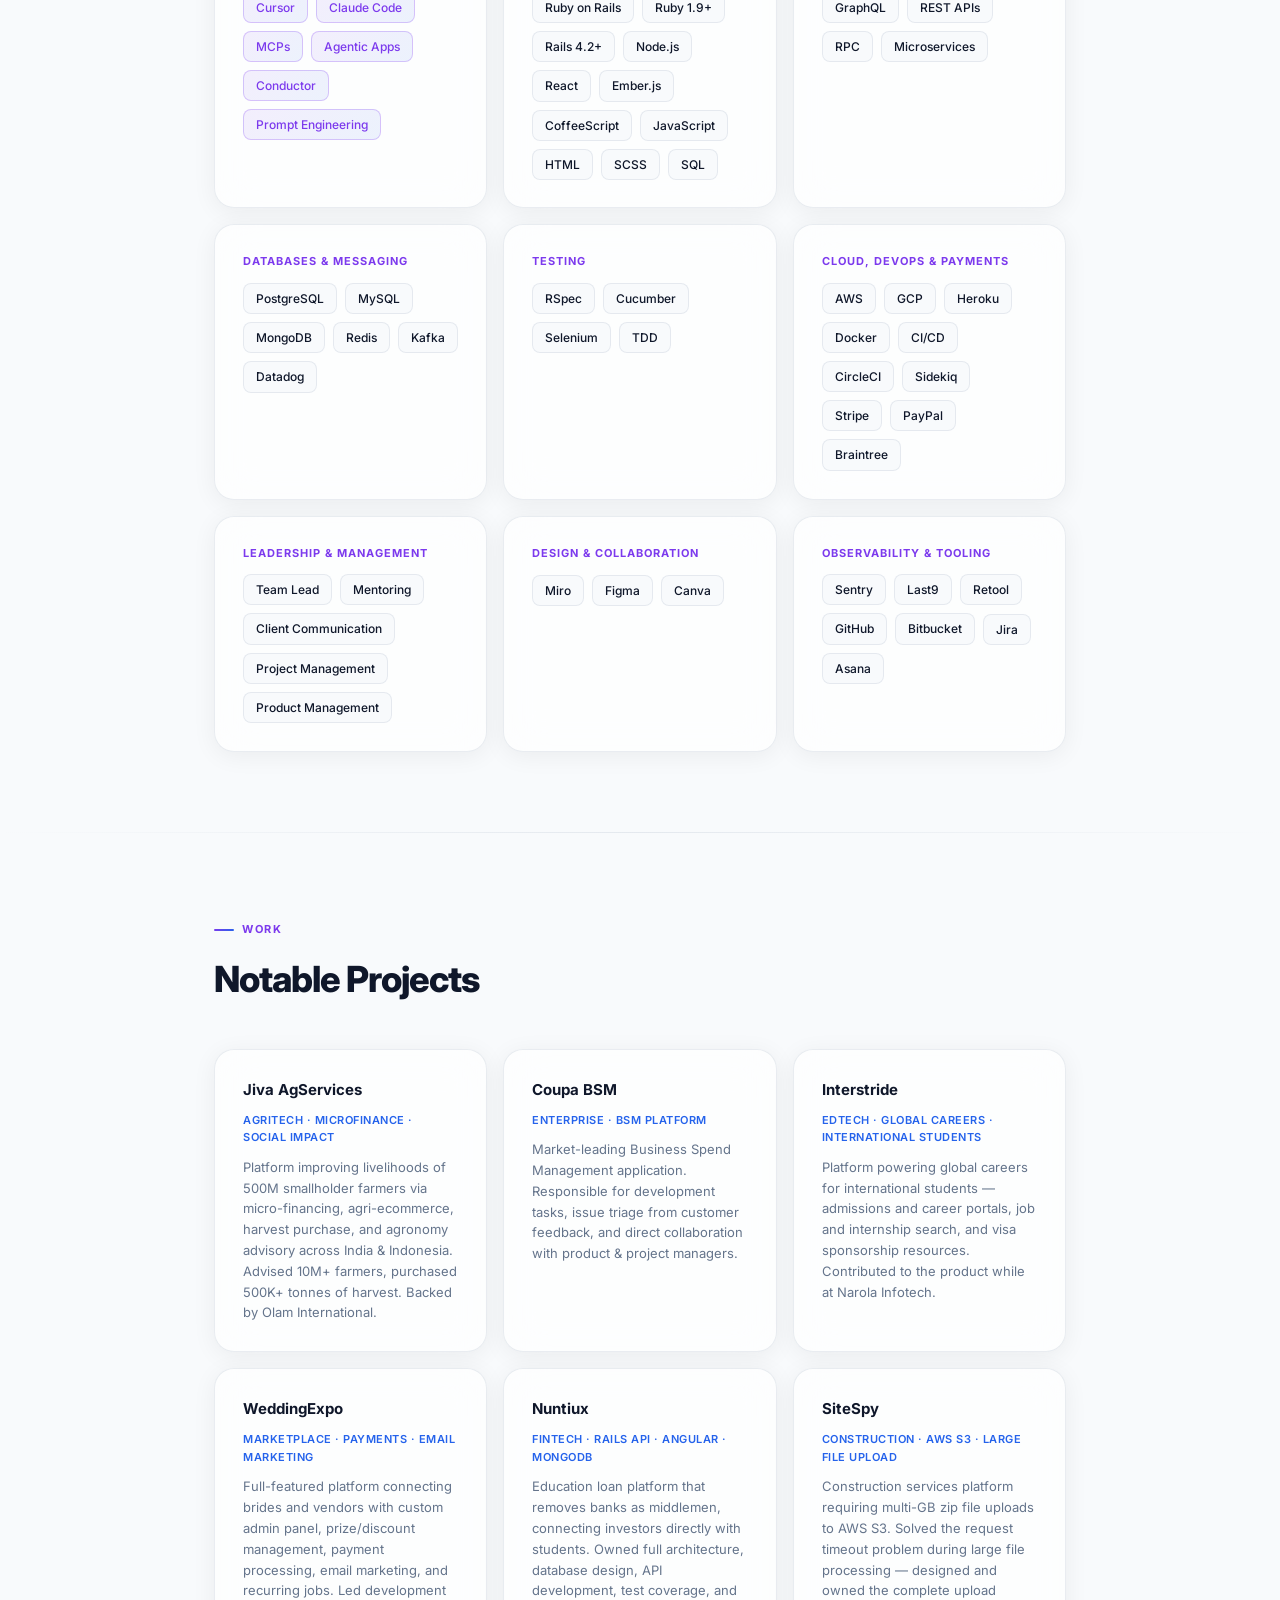
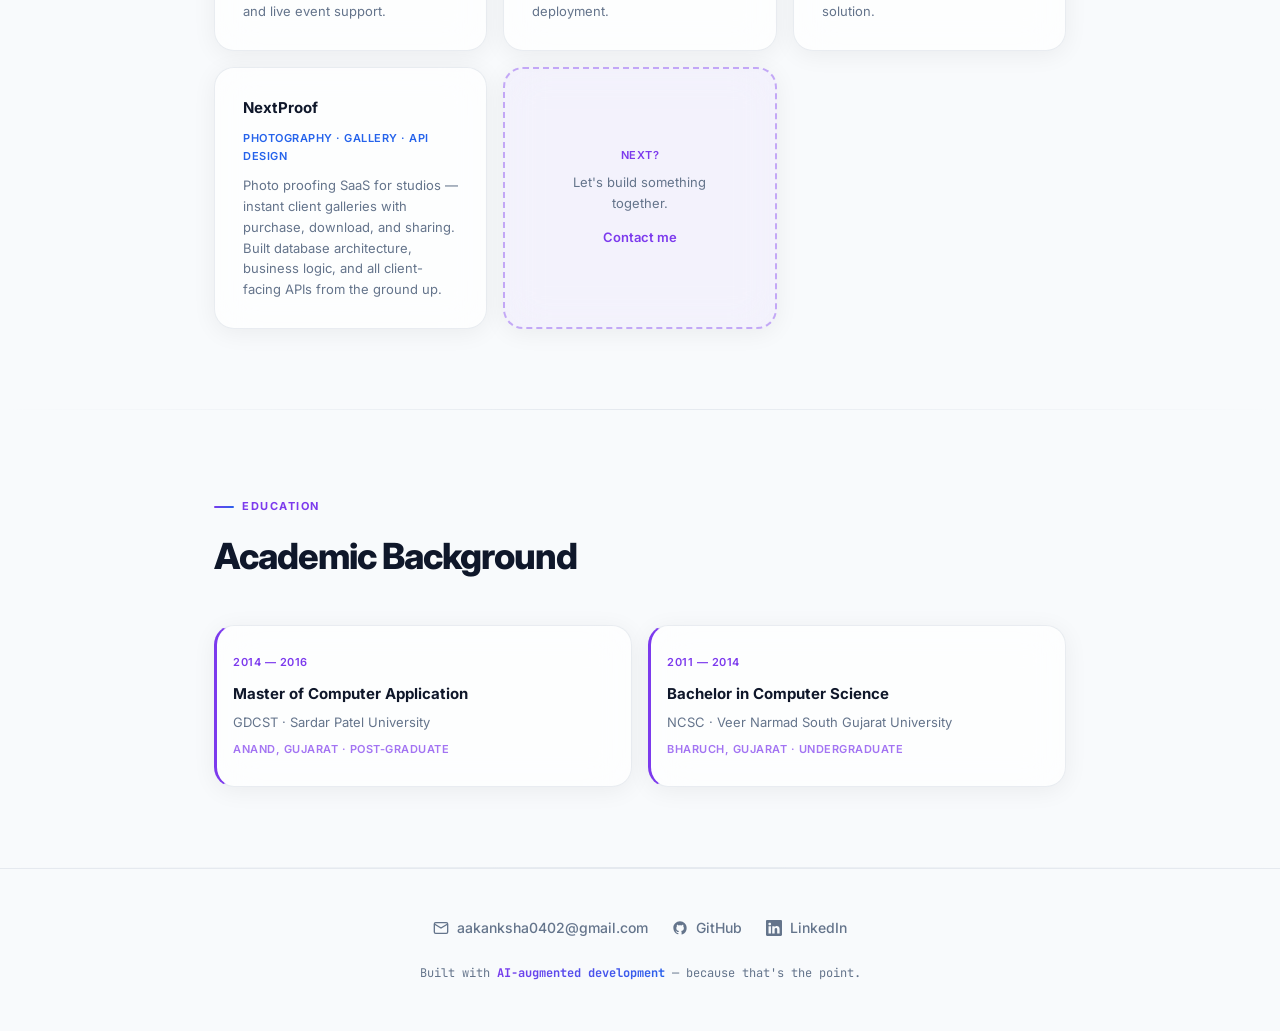
==== commit 5eff03d7: "Update company name to "Jiva AgServices" in index.html and README.md; adjust job roles for clarity a" ====
--- a/index.html
+++ b/index.html
@@ -54,7 +54,7 @@
     ],
     "worksFor": {
       "@type": "Organization",
-      "name": "Jiva Agservices Private Limited"
+      "name": "Jiva AgServices"
     },
     "hasOccupation": {
       "@type": "Occupation",
@@ -194,7 +194,7 @@
           <div class="card">
             <div class="job-header">
               <div>
-                <div class="job-company">Jiva Agservices Private Limited</div>
+                <div class="job-company">Jiva AgServices</div>
                 <div class="job-role">Software Engineer &mdash; Bangalore (Remote)</div>
               </div>
               <div class="job-date">Jan 2023 &mdash; Feb 2026</div>
@@ -231,7 +231,7 @@
             <div class="job-header">
               <div>
                 <div class="job-company">Coupa Software</div>
-                <div class="job-role">Software Engineer &mdash; Pune</div>
+                <div class="job-role">Software Engineer &mdash; Pune (Remote)</div>
               </div>
               <div class="job-date">Sep 2019 &mdash; Nov 2022</div>
             </div>
@@ -324,11 +324,13 @@
             <span class="tag">Ruby on Rails</span>
             <span class="tag">Ruby 1.9+</span>
             <span class="tag">Rails 4.2+</span>
+            <span class="tag">Node.js</span>
             <span class="tag">React</span>
             <span class="tag">Ember.js</span>
             <span class="tag">CoffeeScript</span>
             <span class="tag">JavaScript</span>
-            <span class="tag">HTML / CSS</span>
+            <span class="tag">HTML</span>
+            <span class="tag">SCSS</span>
             <span class="tag">SQL</span>
           </div>
         </div>
@@ -337,6 +339,7 @@
           <div class="skill-tags">
             <span class="tag">GraphQL</span>
             <span class="tag">REST APIs</span>
+            <span class="tag">RPC</span>
             <span class="tag">Microservices</span>
           </div>
         </div>
@@ -386,6 +389,14 @@
           </div>
         </div>
         <div class="card skill-card reveal">
+          <div class="skill-category">Design &amp; Collaboration</div>
+          <div class="skill-tags">
+            <span class="tag">Miro</span>
+            <span class="tag">Figma</span>
+            <span class="tag">Canva</span>
+          </div>
+        </div>
+        <div class="card skill-card reveal">
           <div class="skill-category">Observability &amp; Tooling</div>
           <div class="skill-tags">
             <span class="tag">Sentry</span>
@@ -412,7 +423,7 @@
       </div>
       <div class="projects-grid">
         <div class="card project-card reveal">
-          <div class="project-name">Jiva Agservices</div>
+          <div class="project-name">Jiva AgServices</div>
           <div class="project-highlight">AgriTech · Microfinance · Social Impact</div>
           <p>Platform improving livelihoods of 500M smallholder farmers via micro-financing, agri-ecommerce, harvest purchase, and agronomy advisory across India &amp; Indonesia. Advised 10M+ farmers, purchased 500K+ tonnes of harvest. Backed by Olam International.</p>
         </div>
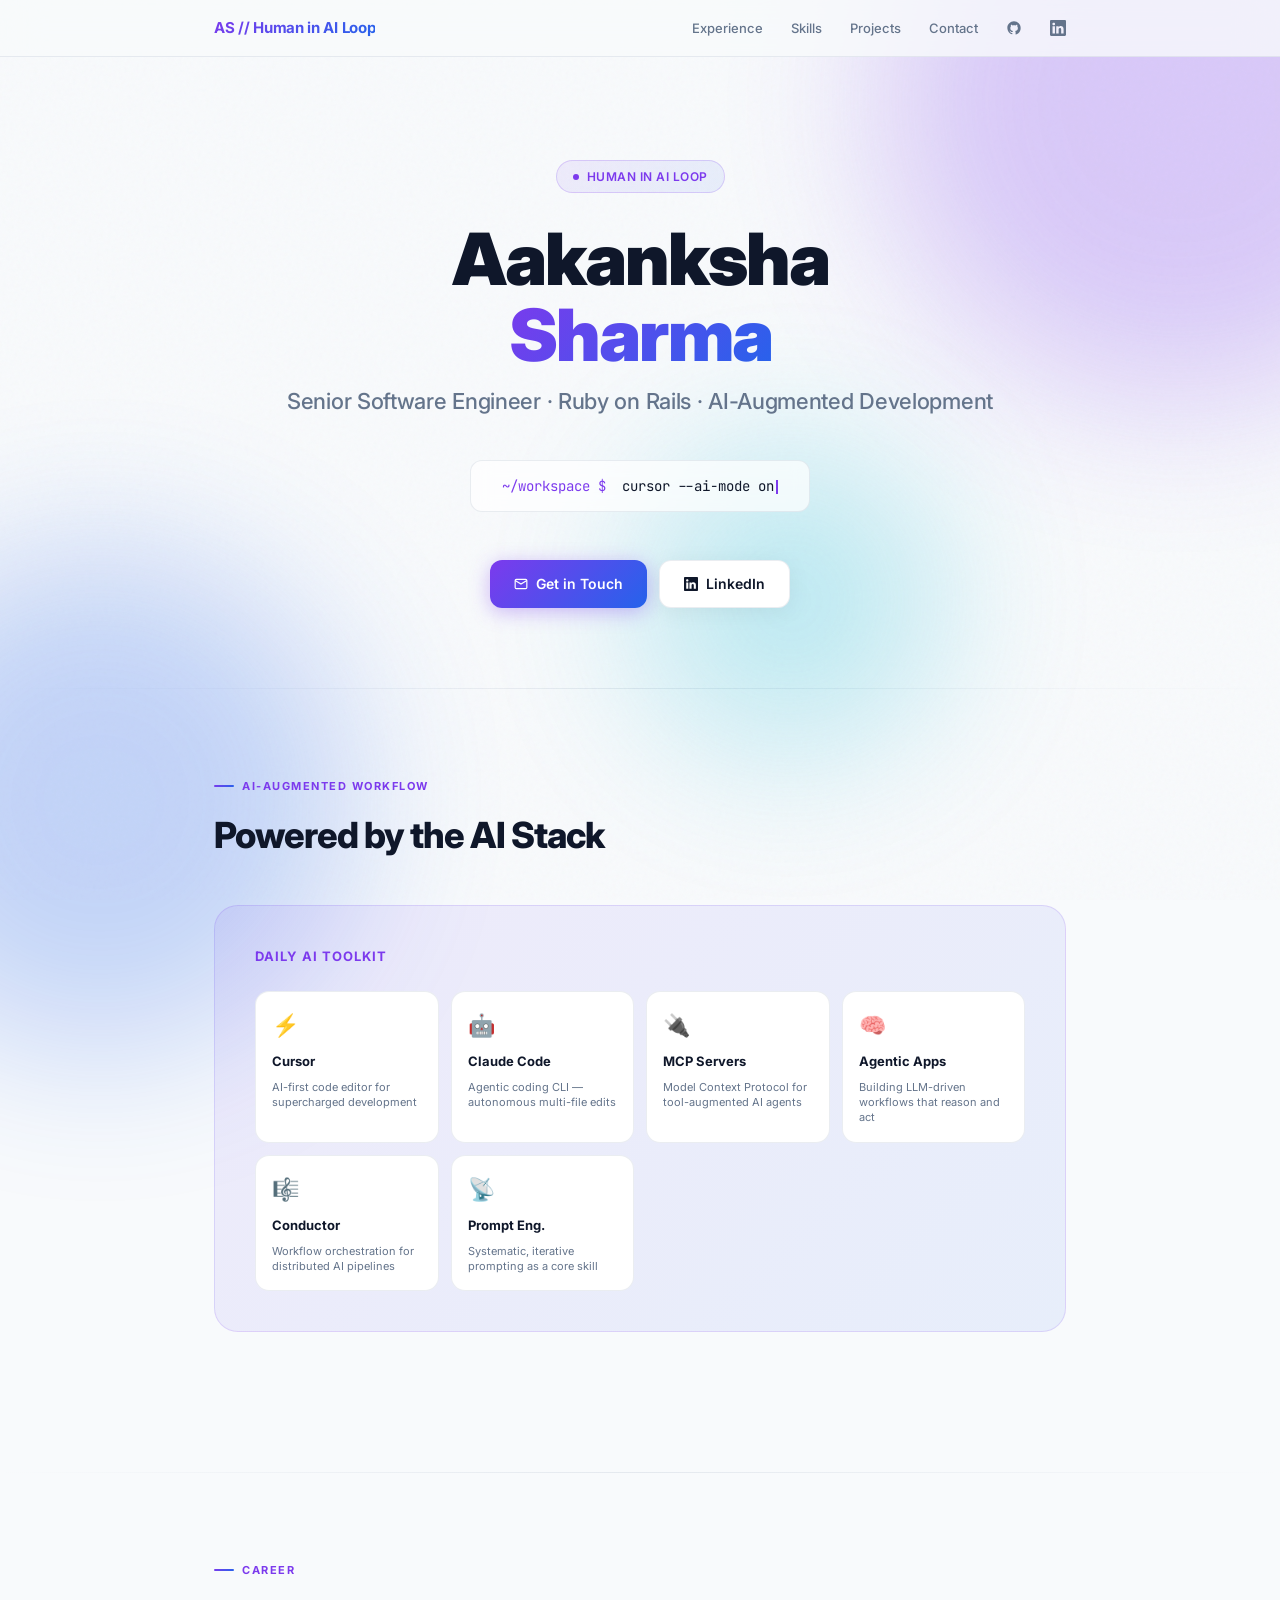
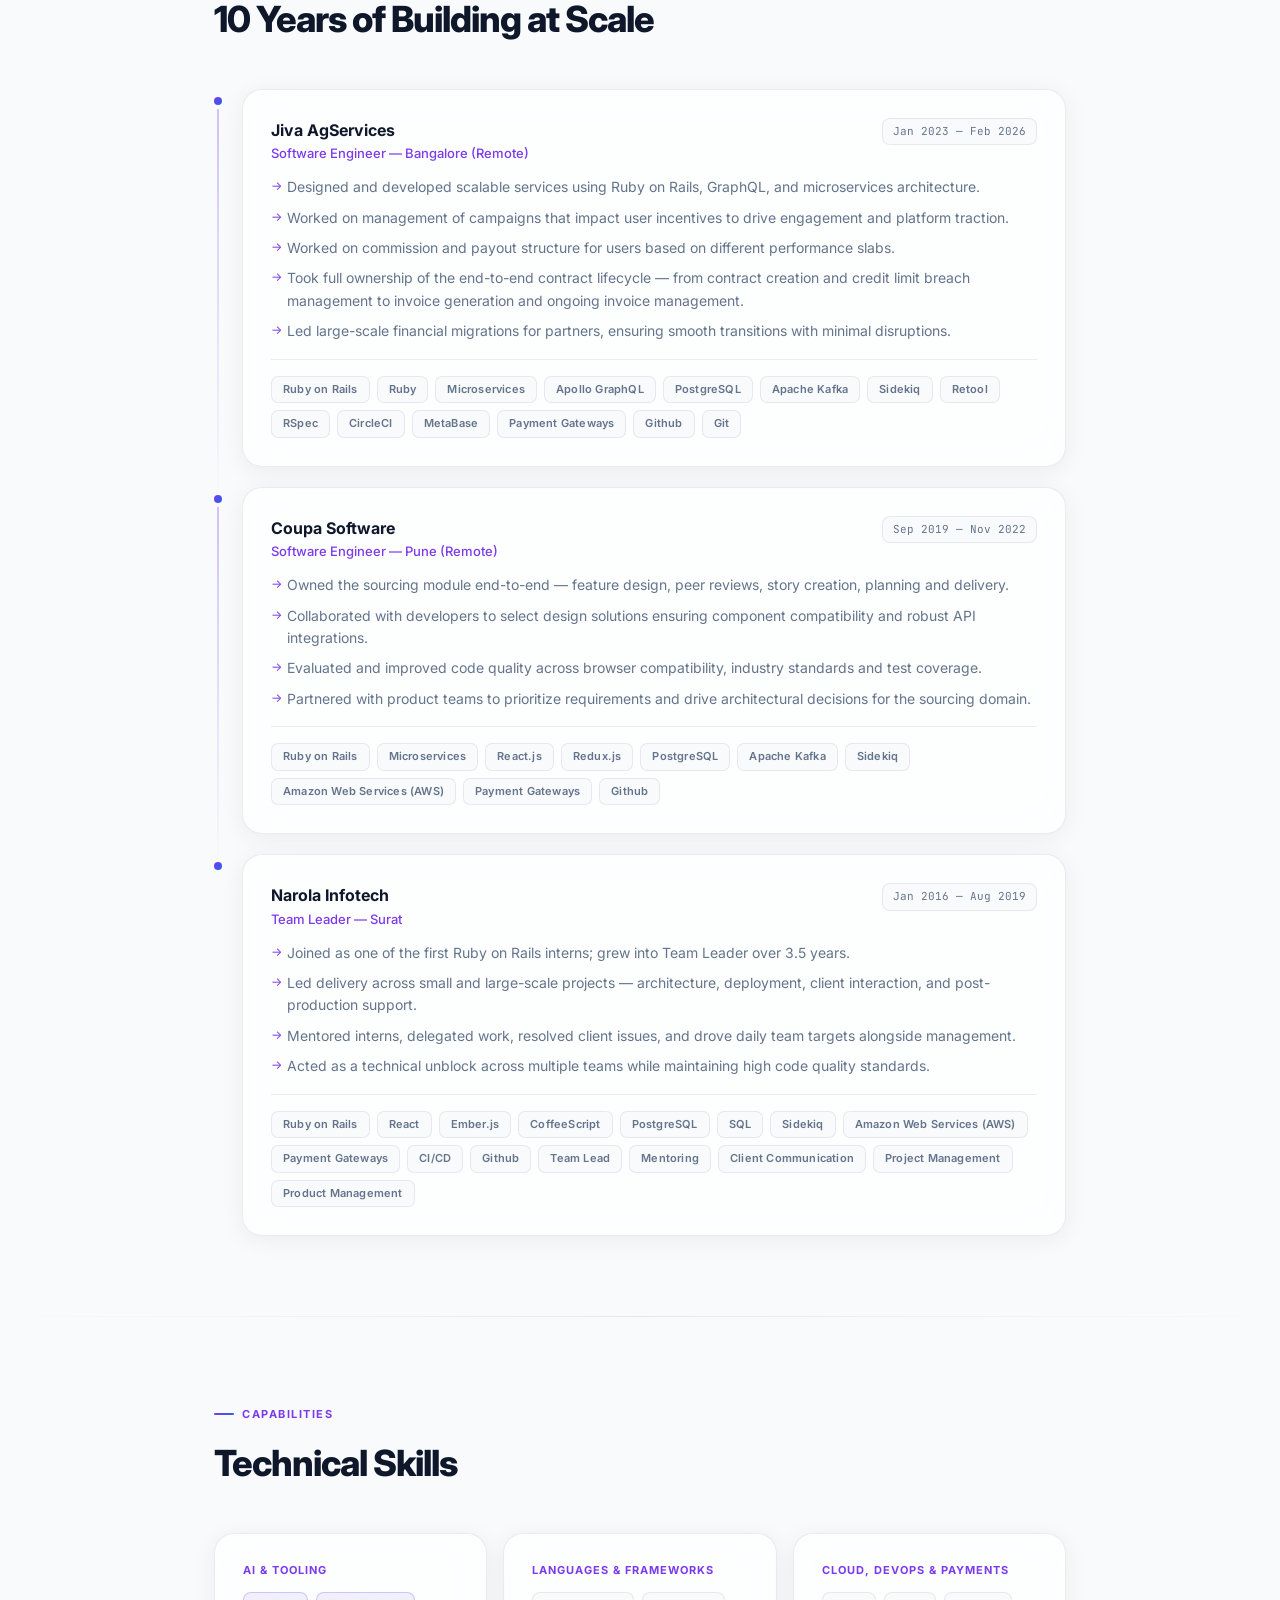
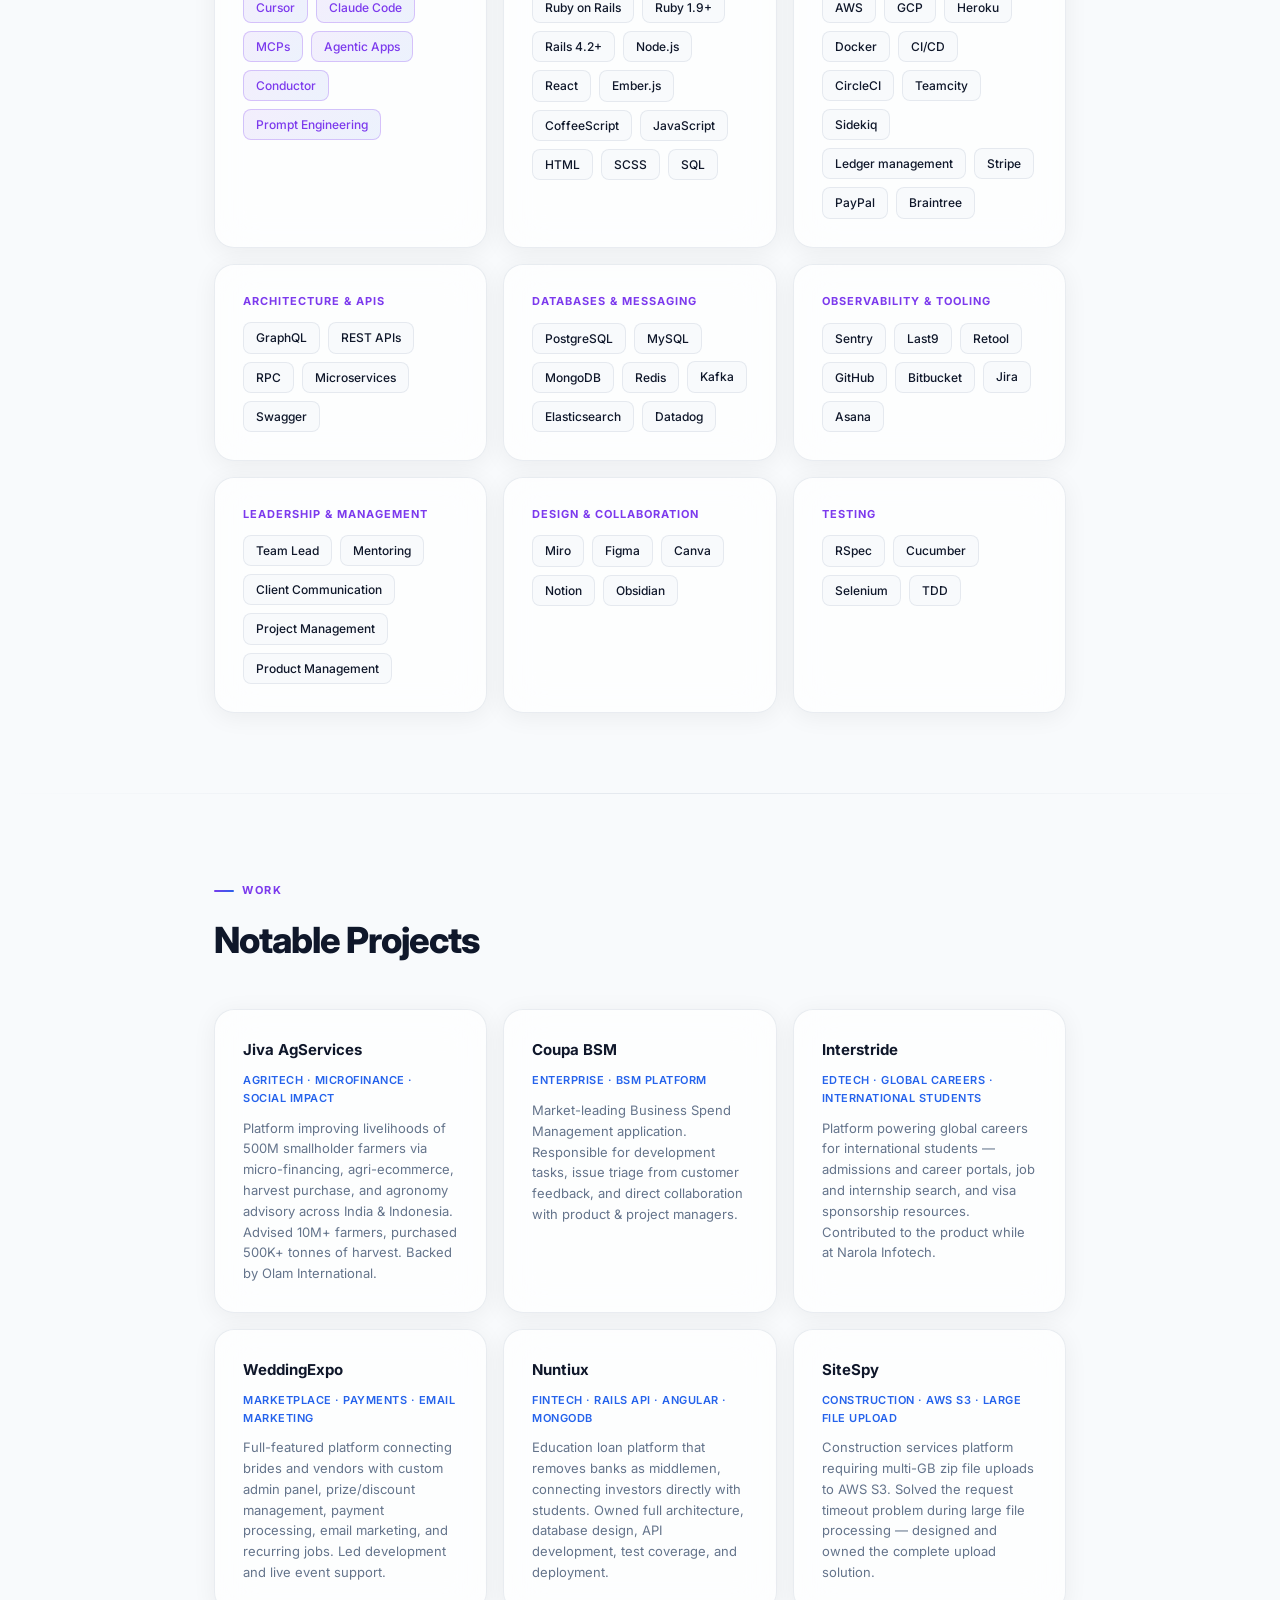
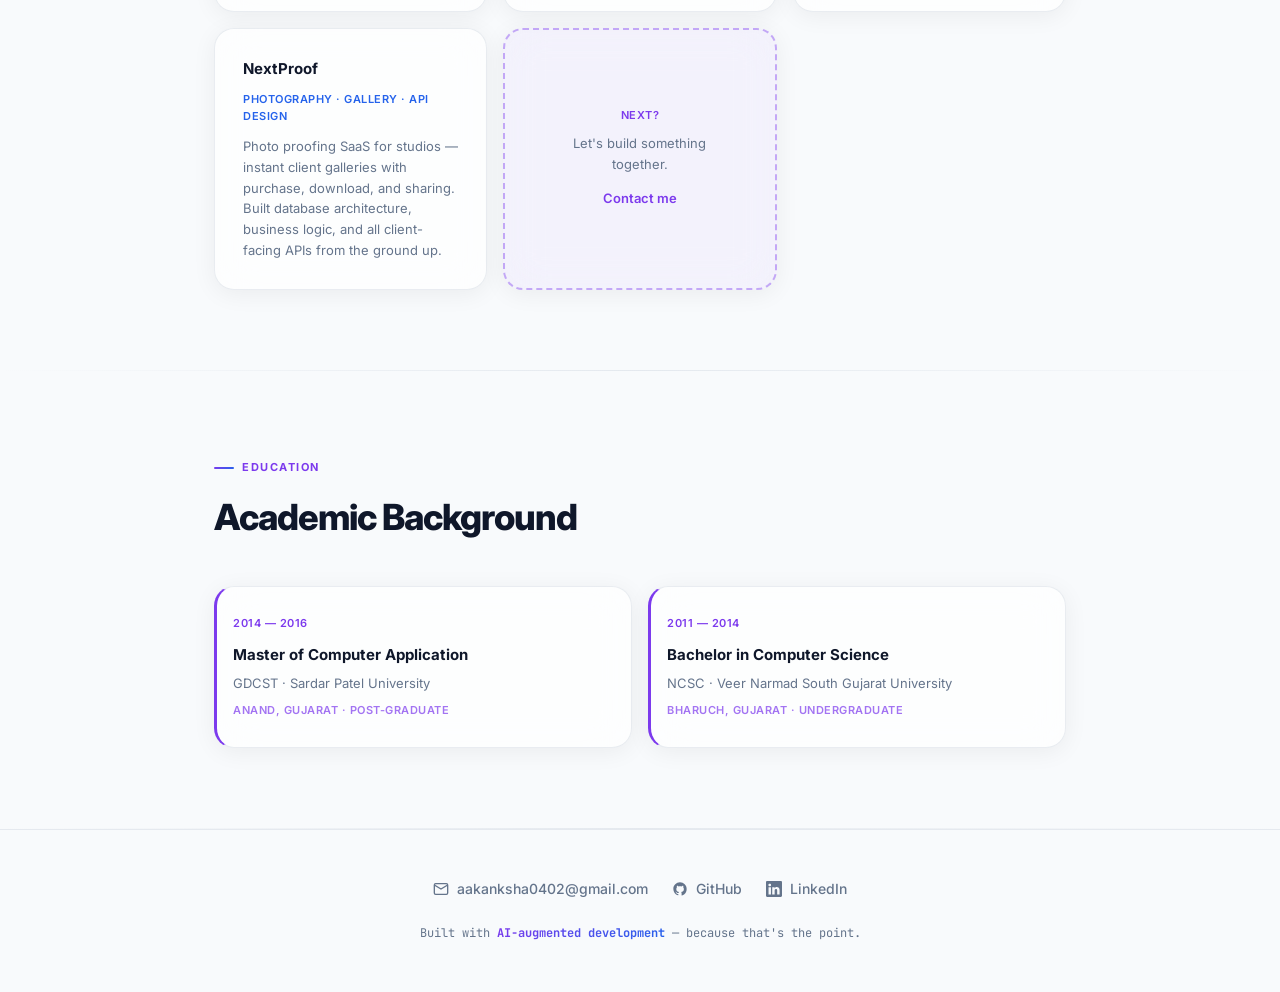
==== commit c803b9b0: "Update skills sections in index.html and README.md: add new skills for Cloud, DevOps & Payments, Arc" ====
--- a/index.html
+++ b/index.html
@@ -335,35 +335,6 @@
           </div>
         </div>
         <div class="card skill-card reveal">
-          <div class="skill-category">Architecture &amp; APIs</div>
-          <div class="skill-tags">
-            <span class="tag">GraphQL</span>
-            <span class="tag">REST APIs</span>
-            <span class="tag">RPC</span>
-            <span class="tag">Microservices</span>
-          </div>
-        </div>
-        <div class="card skill-card reveal">
-          <div class="skill-category">Databases &amp; Messaging</div>
-          <div class="skill-tags">
-            <span class="tag">PostgreSQL</span>
-            <span class="tag">MySQL</span>
-            <span class="tag">MongoDB</span>
-            <span class="tag">Redis</span>
-            <span class="tag">Kafka</span>
-            <span class="tag">Datadog</span>
-          </div>
-        </div>
-        <div class="card skill-card reveal">
-          <div class="skill-category">Testing</div>
-          <div class="skill-tags">
-            <span class="tag">RSpec</span>
-            <span class="tag">Cucumber</span>
-            <span class="tag">Selenium</span>
-            <span class="tag">TDD</span>
-          </div>
-        </div>
-        <div class="card skill-card reveal">
           <div class="skill-category">Cloud, DevOps &amp; Payments</div>
           <div class="skill-tags">
             <span class="tag">AWS</span>
@@ -372,28 +343,34 @@
             <span class="tag">Docker</span>
             <span class="tag">CI/CD</span>
             <span class="tag">CircleCI</span>
+            <span class="tag">Teamcity</span>
             <span class="tag">Sidekiq</span>
+            <span class="tag">Ledger management</span>
             <span class="tag">Stripe</span>
             <span class="tag">PayPal</span>
             <span class="tag">Braintree</span>
           </div>
         </div>
         <div class="card skill-card reveal">
-          <div class="skill-category">Leadership &amp; Management</div>
-          <div class="skill-tags">
-            <span class="tag">Team Lead</span>
-            <span class="tag">Mentoring</span>
-            <span class="tag">Client Communication</span>
-            <span class="tag">Project Management</span>
-            <span class="tag">Product Management</span>
-          </div>
-        </div>
-        <div class="card skill-card reveal">
-          <div class="skill-category">Design &amp; Collaboration</div>
-          <div class="skill-tags">
-            <span class="tag">Miro</span>
-            <span class="tag">Figma</span>
-            <span class="tag">Canva</span>
+          <div class="skill-category">Architecture &amp; APIs</div>
+          <div class="skill-tags">
+            <span class="tag">GraphQL</span>
+            <span class="tag">REST APIs</span>
+            <span class="tag">RPC</span>
+            <span class="tag">Microservices</span>
+            <span class="tag">Swagger</span>
+          </div>
+        </div>
+        <div class="card skill-card reveal">
+          <div class="skill-category">Databases &amp; Messaging</div>
+          <div class="skill-tags">
+            <span class="tag">PostgreSQL</span>
+            <span class="tag">MySQL</span>
+            <span class="tag">MongoDB</span>
+            <span class="tag">Redis</span>
+            <span class="tag">Kafka</span>
+            <span class="tag">Elasticsearch</span>
+            <span class="tag">Datadog</span>
           </div>
         </div>
         <div class="card skill-card reveal">
@@ -406,6 +383,35 @@
             <span class="tag">Bitbucket</span>
             <span class="tag">Jira</span>
             <span class="tag">Asana</span>
+          </div>
+        </div>
+        <div class="card skill-card reveal">
+          <div class="skill-category">Leadership &amp; Management</div>
+          <div class="skill-tags">
+            <span class="tag">Team Lead</span>
+            <span class="tag">Mentoring</span>
+            <span class="tag">Client Communication</span>
+            <span class="tag">Project Management</span>
+            <span class="tag">Product Management</span>
+          </div>
+        </div>
+        <div class="card skill-card reveal">
+          <div class="skill-category">Design &amp; Collaboration</div>
+          <div class="skill-tags">
+            <span class="tag">Miro</span>
+            <span class="tag">Figma</span>
+            <span class="tag">Canva</span>
+            <span class="tag">Notion</span>
+            <span class="tag">Obsidian</span>
+          </div>
+        </div>
+        <div class="card skill-card reveal">
+          <div class="skill-category">Testing</div>
+          <div class="skill-tags">
+            <span class="tag">RSpec</span>
+            <span class="tag">Cucumber</span>
+            <span class="tag">Selenium</span>
+            <span class="tag">TDD</span>
           </div>
         </div>
       </div>
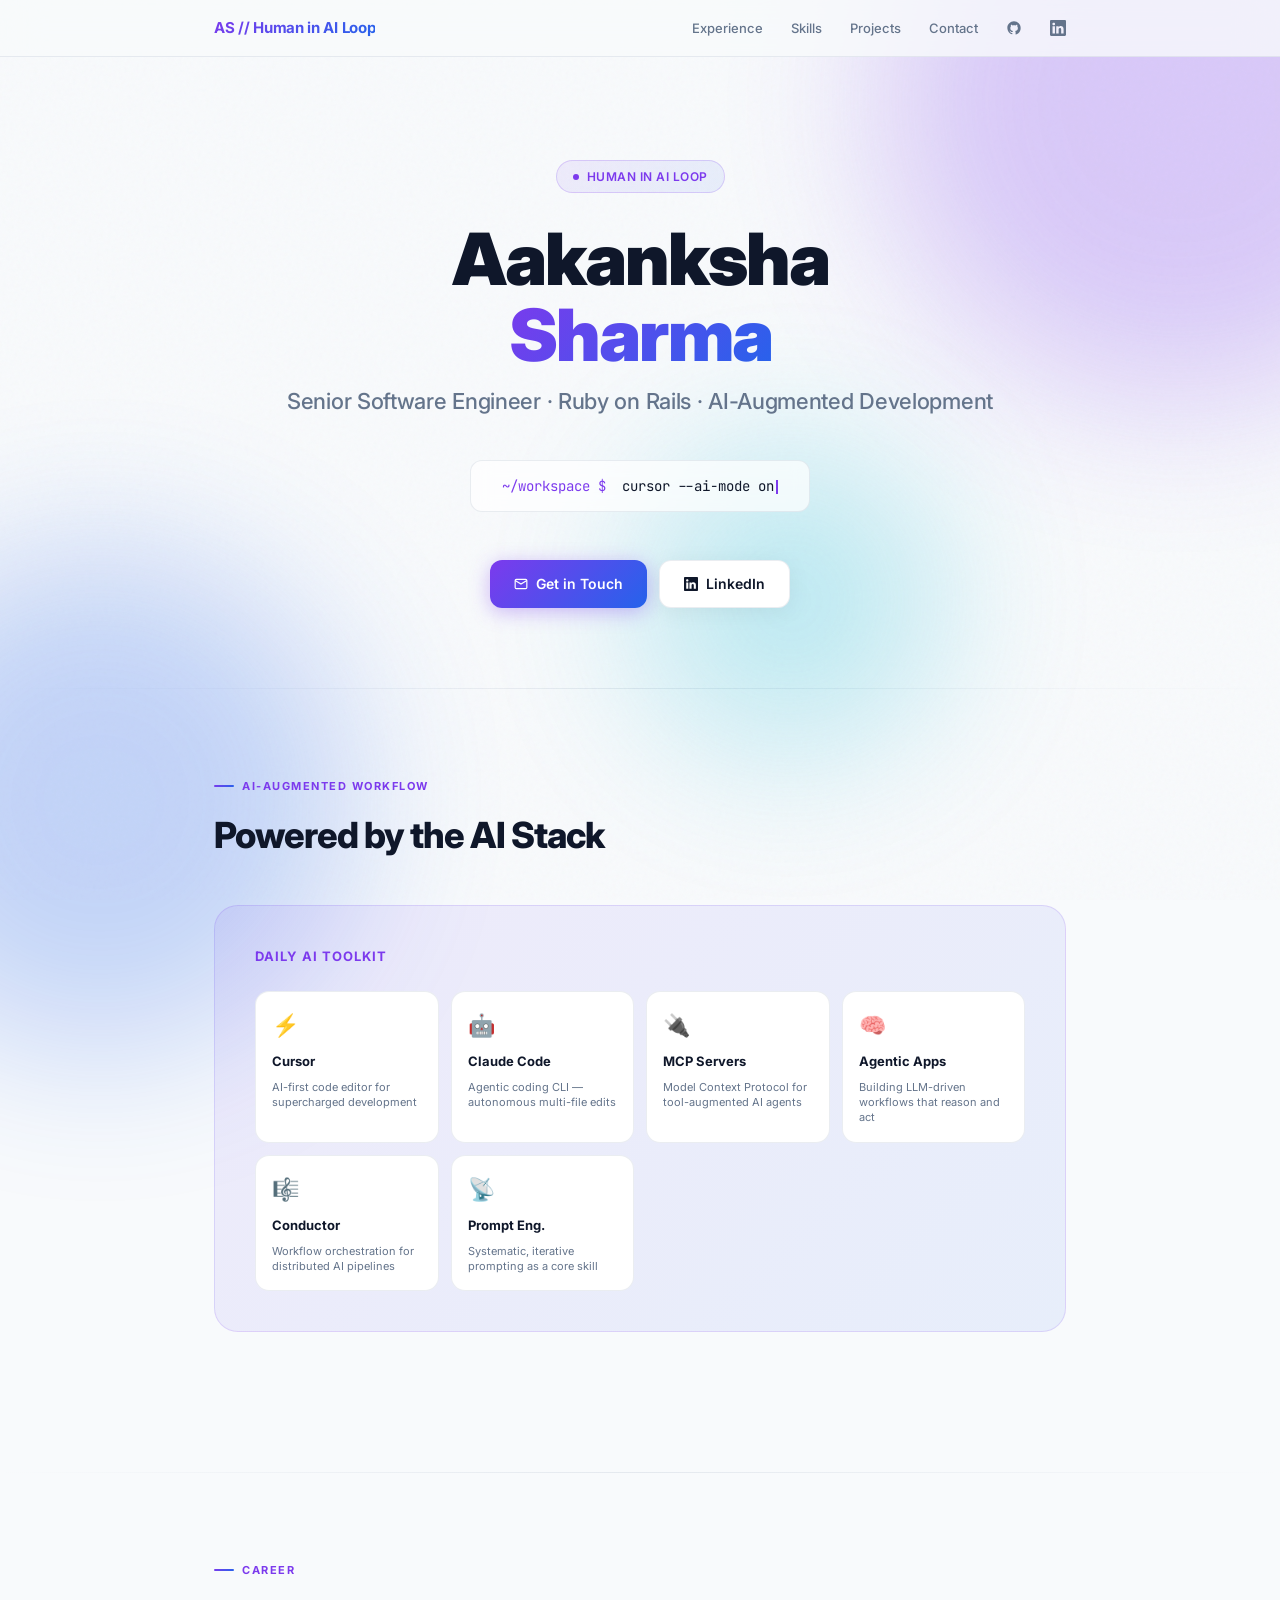
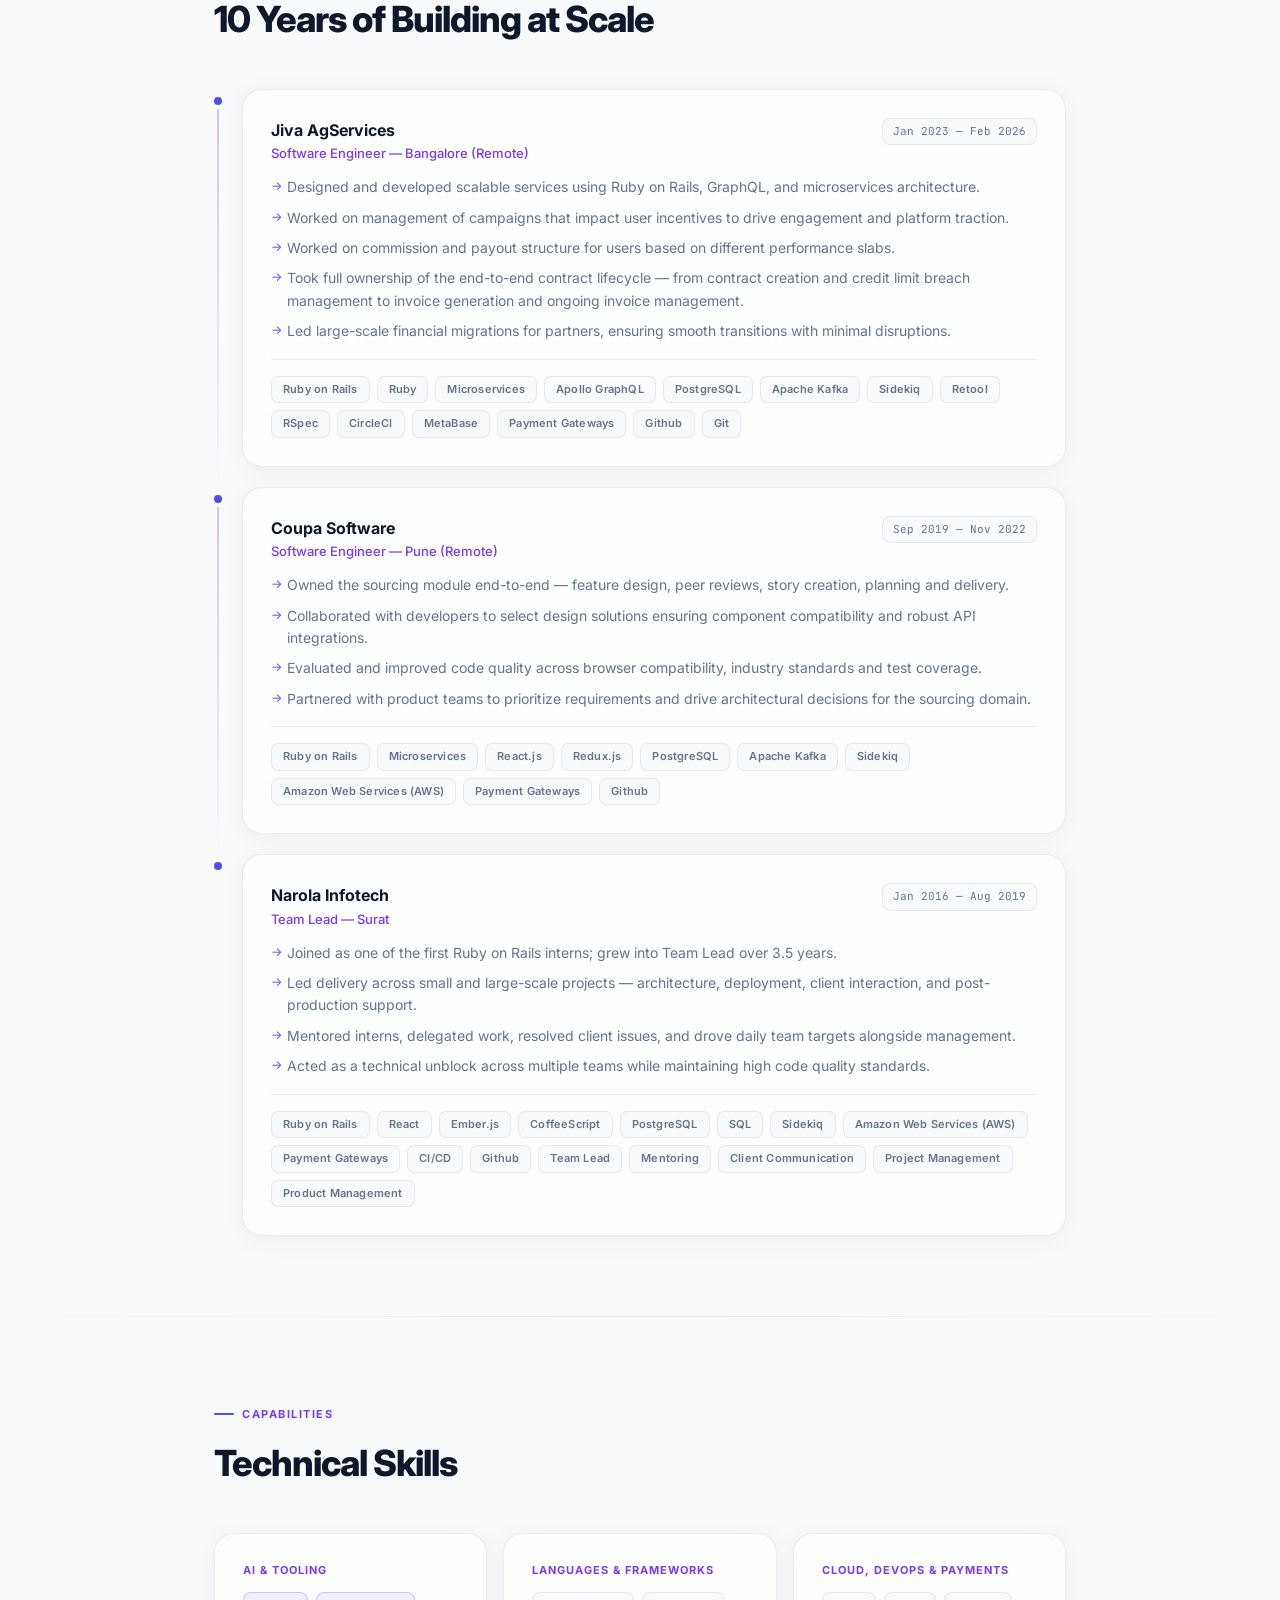
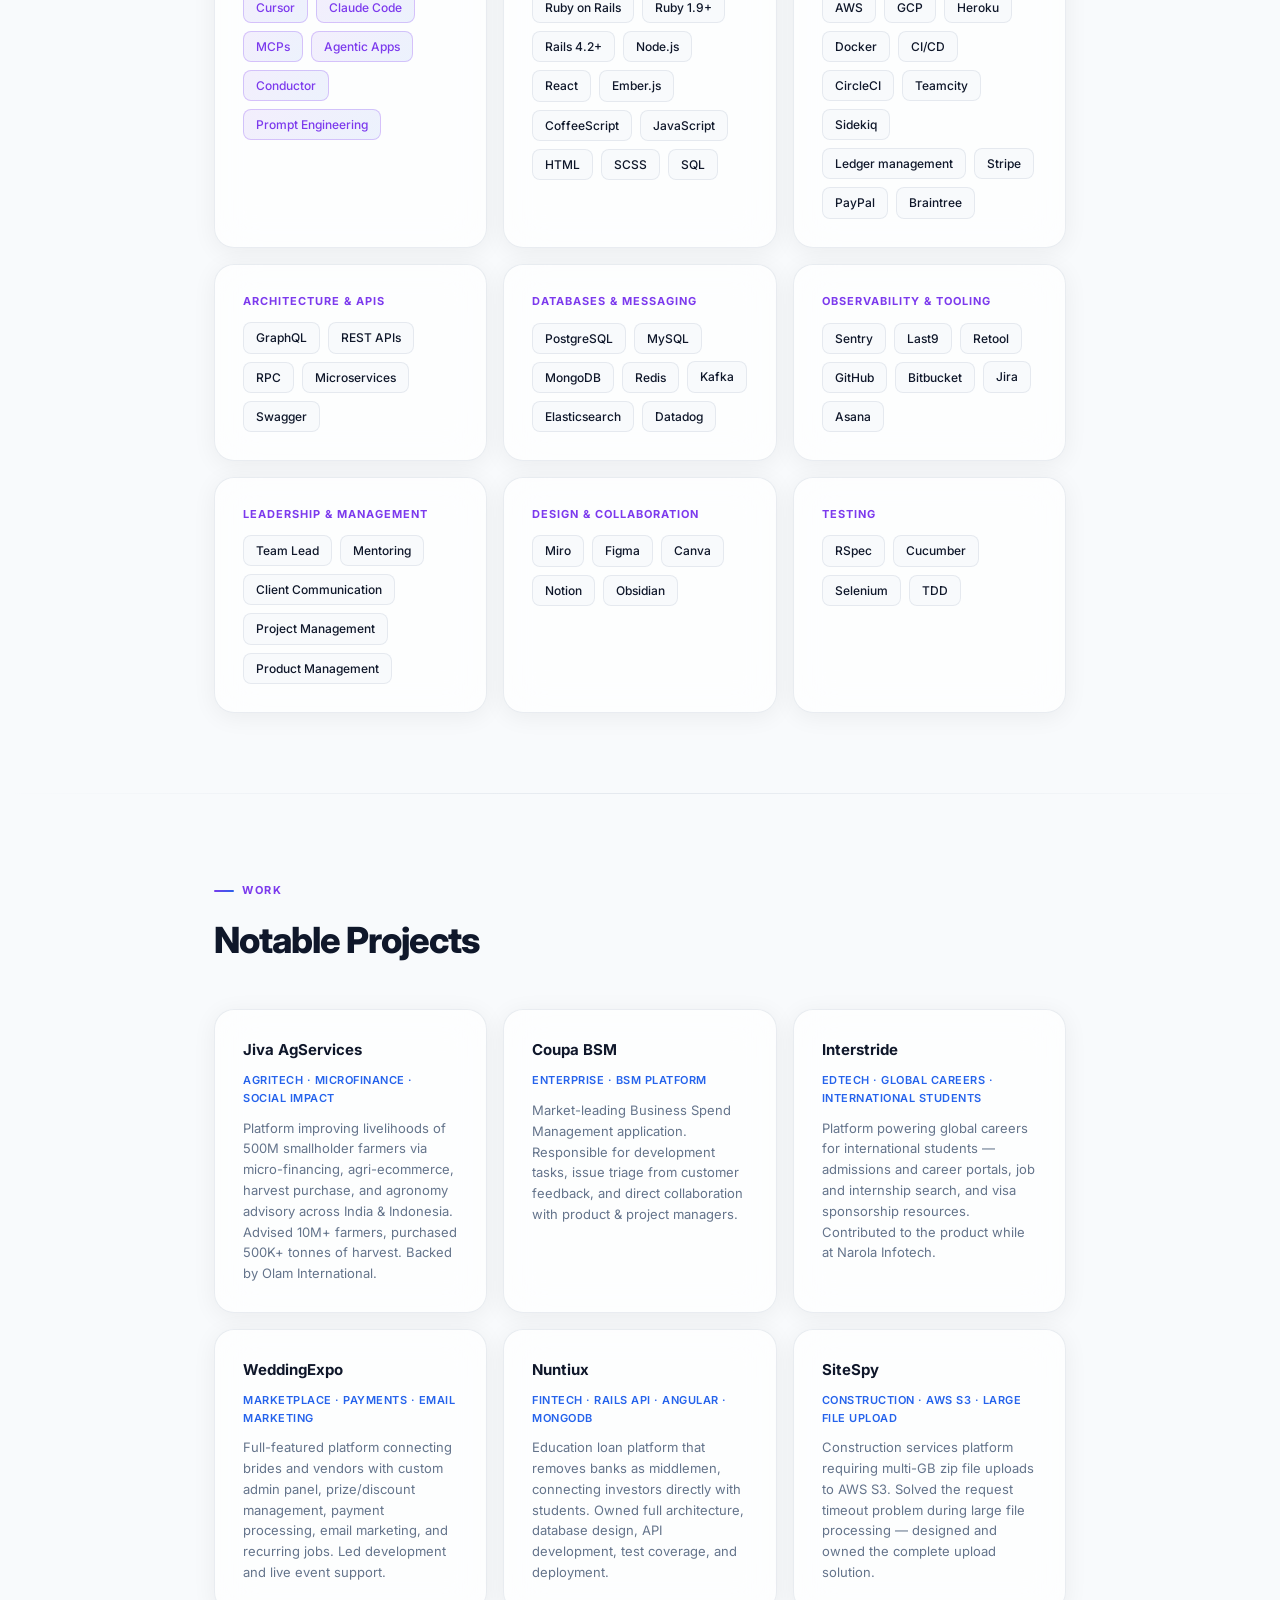
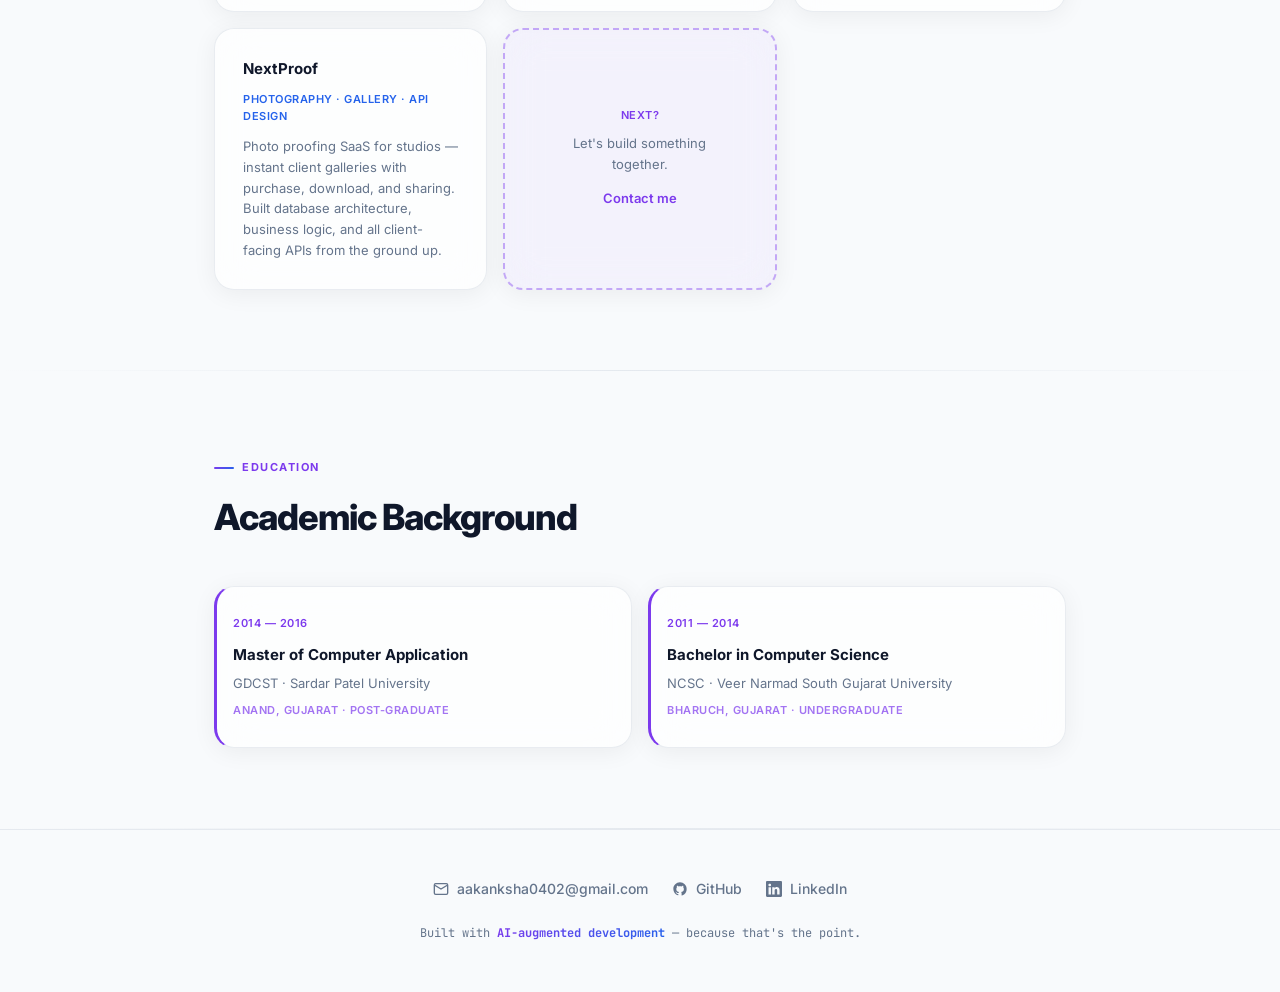
==== commit e252d0d8: "Update job title from "Team Leader" to "Team Lead" in index.html and README.md for consistency and c" ====
--- a/index.html
+++ b/index.html
@@ -262,12 +262,12 @@
             <div class="job-header">
               <div>
                 <div class="job-company">Narola Infotech</div>
-                <div class="job-role">Team Leader &mdash; Surat</div>
+                <div class="job-role">Team Lead &mdash; Surat</div>
               </div>
               <div class="job-date">Jan 2016 &mdash; Aug 2019</div>
             </div>
             <ul class="job-bullets">
-              <li>Joined as one of the first Ruby on Rails interns; grew into Team Leader over 3.5 years.</li>
+              <li>Joined as one of the first Ruby on Rails interns; grew into Team Lead over 3.5 years.</li>
               <li>Led delivery across small and large-scale projects — architecture, deployment, client interaction, and post-production support.</li>
               <li>Mentored interns, delegated work, resolved client issues, and drove daily team targets alongside management.</li>
               <li>Acted as a technical unblock across multiple teams while maintaining high code quality standards.</li>
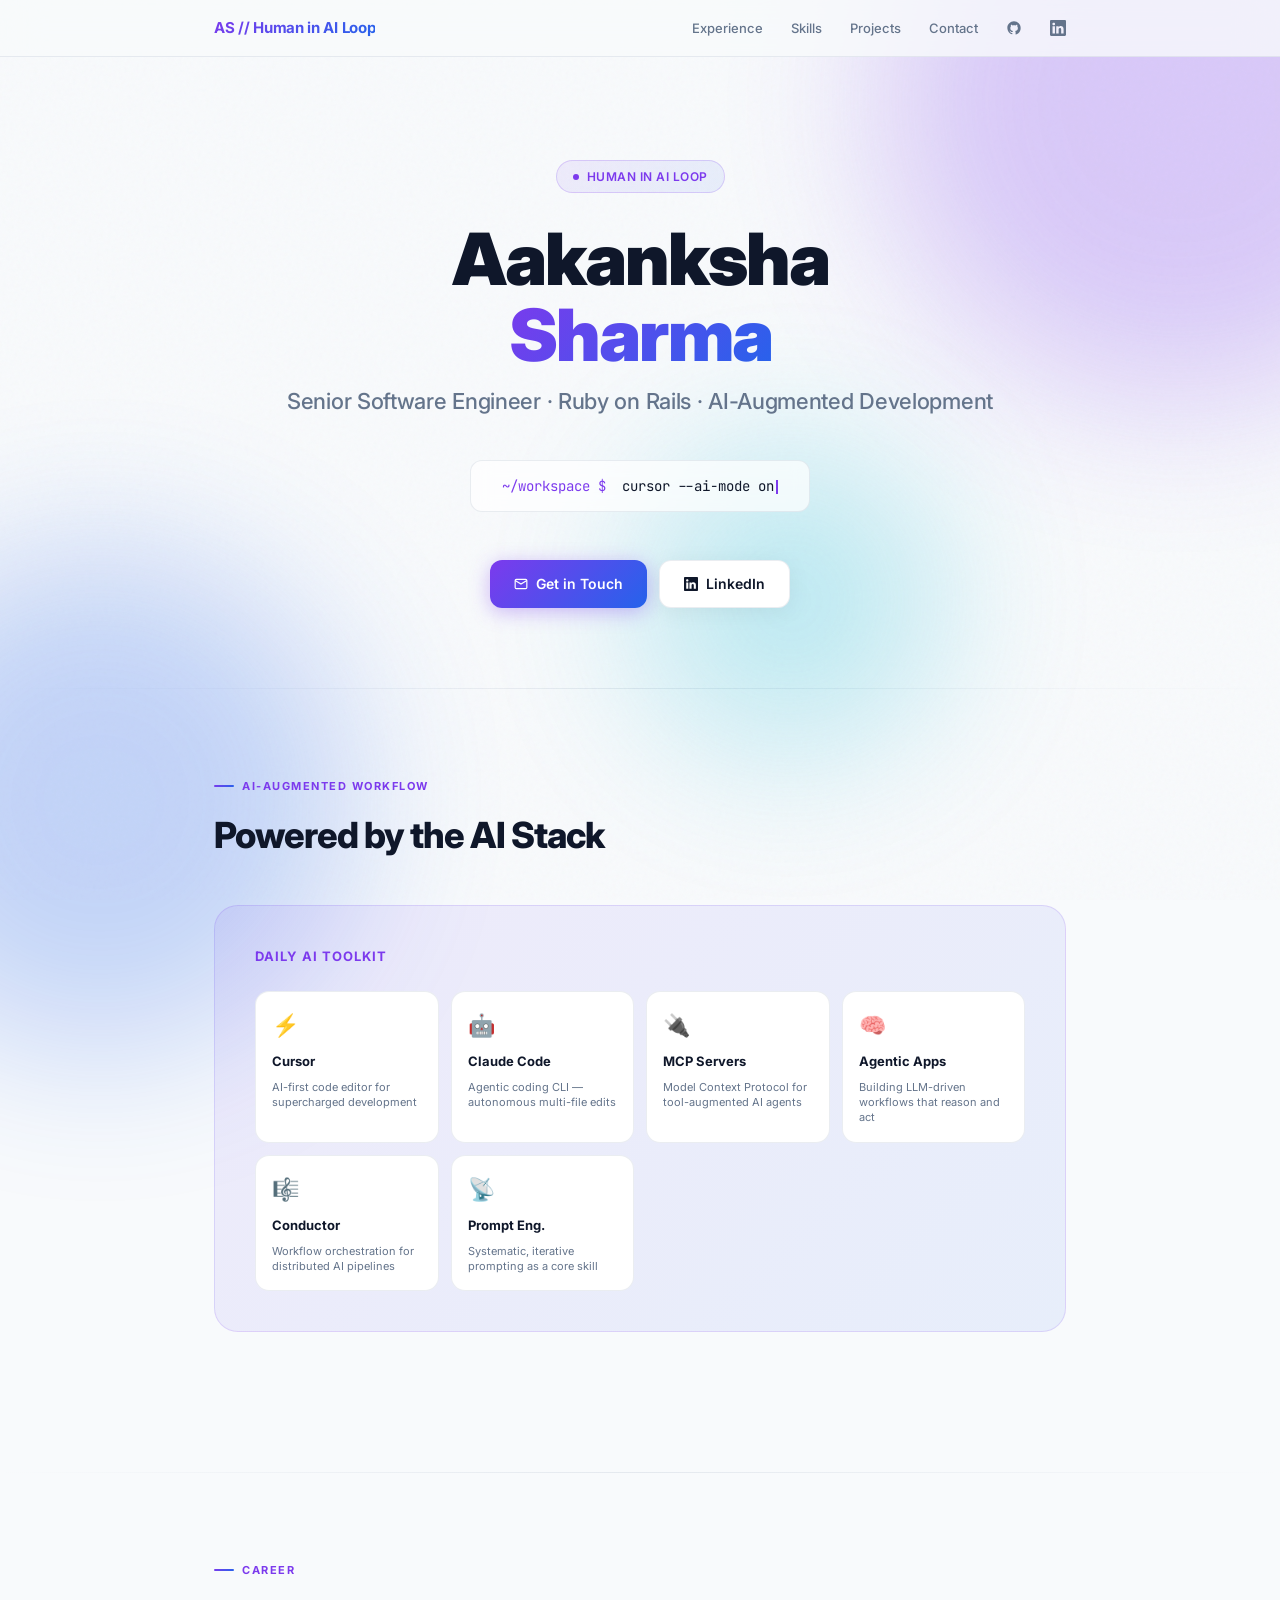
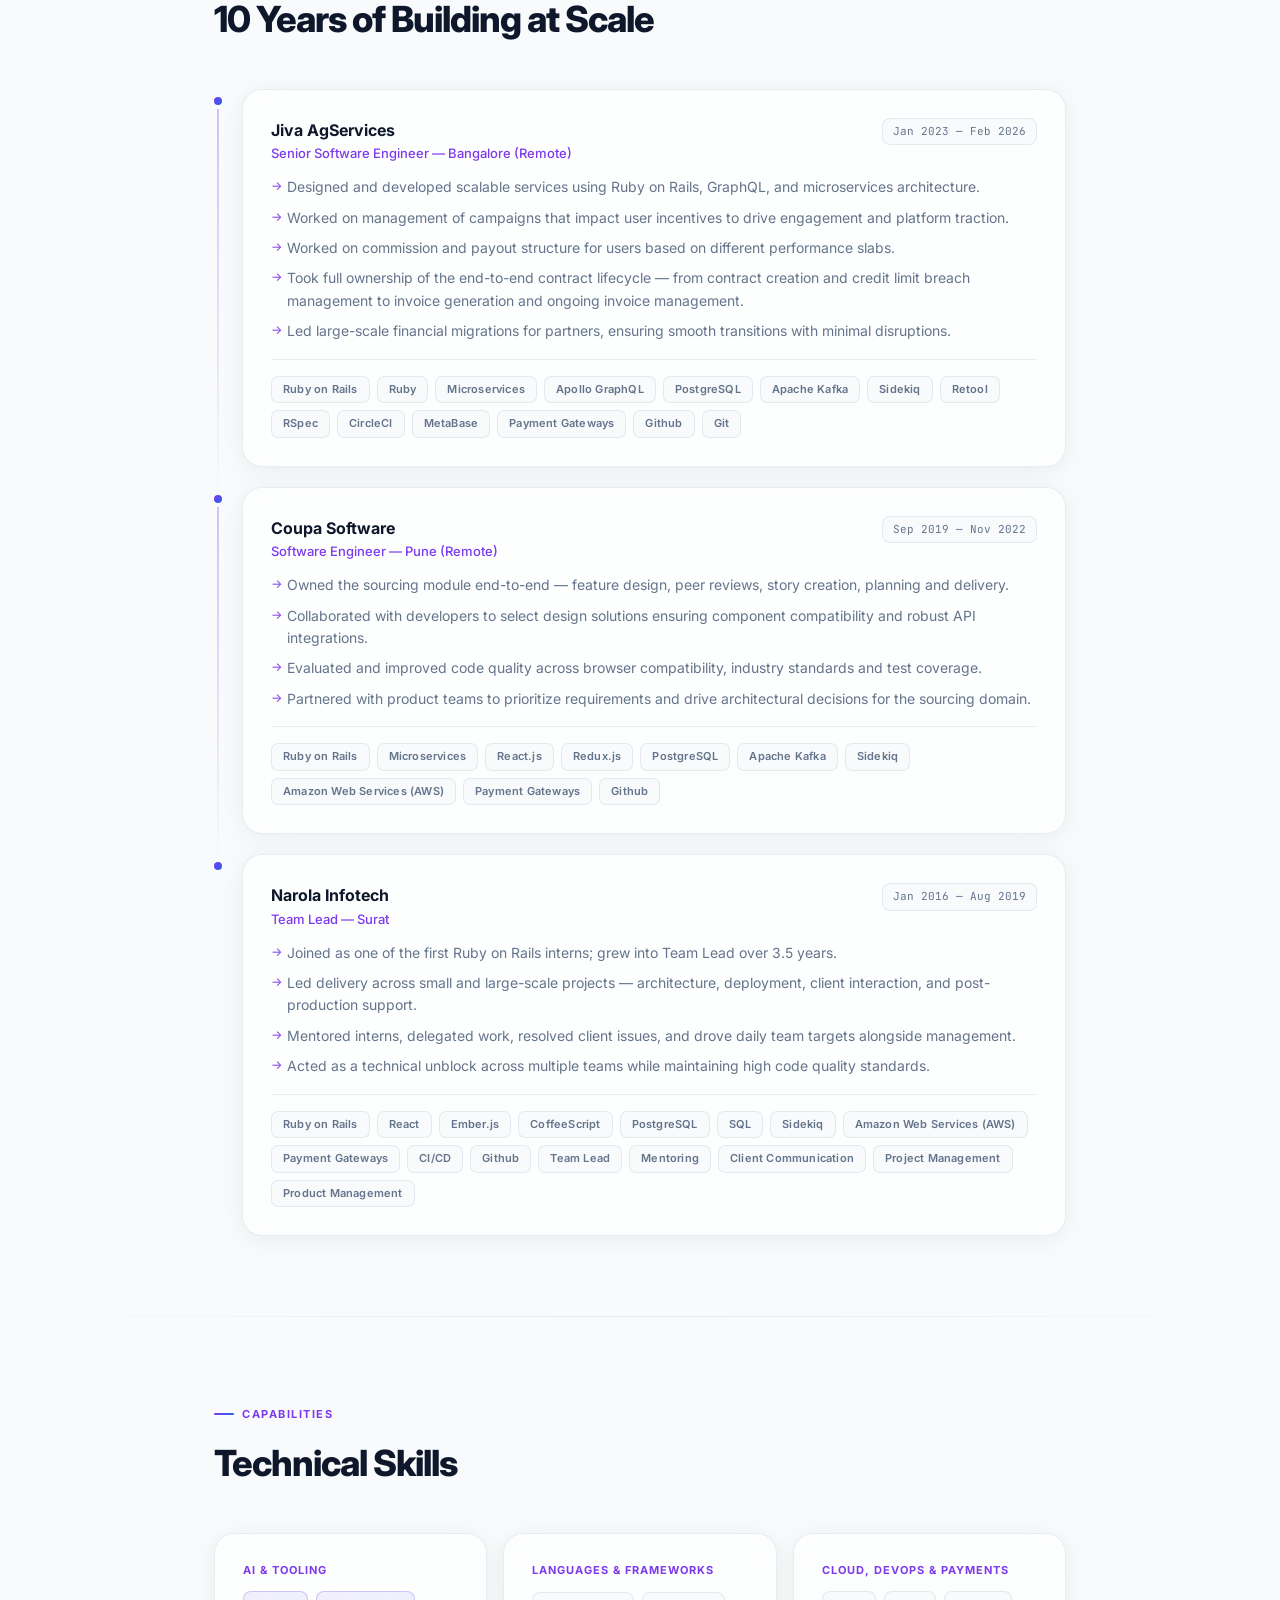
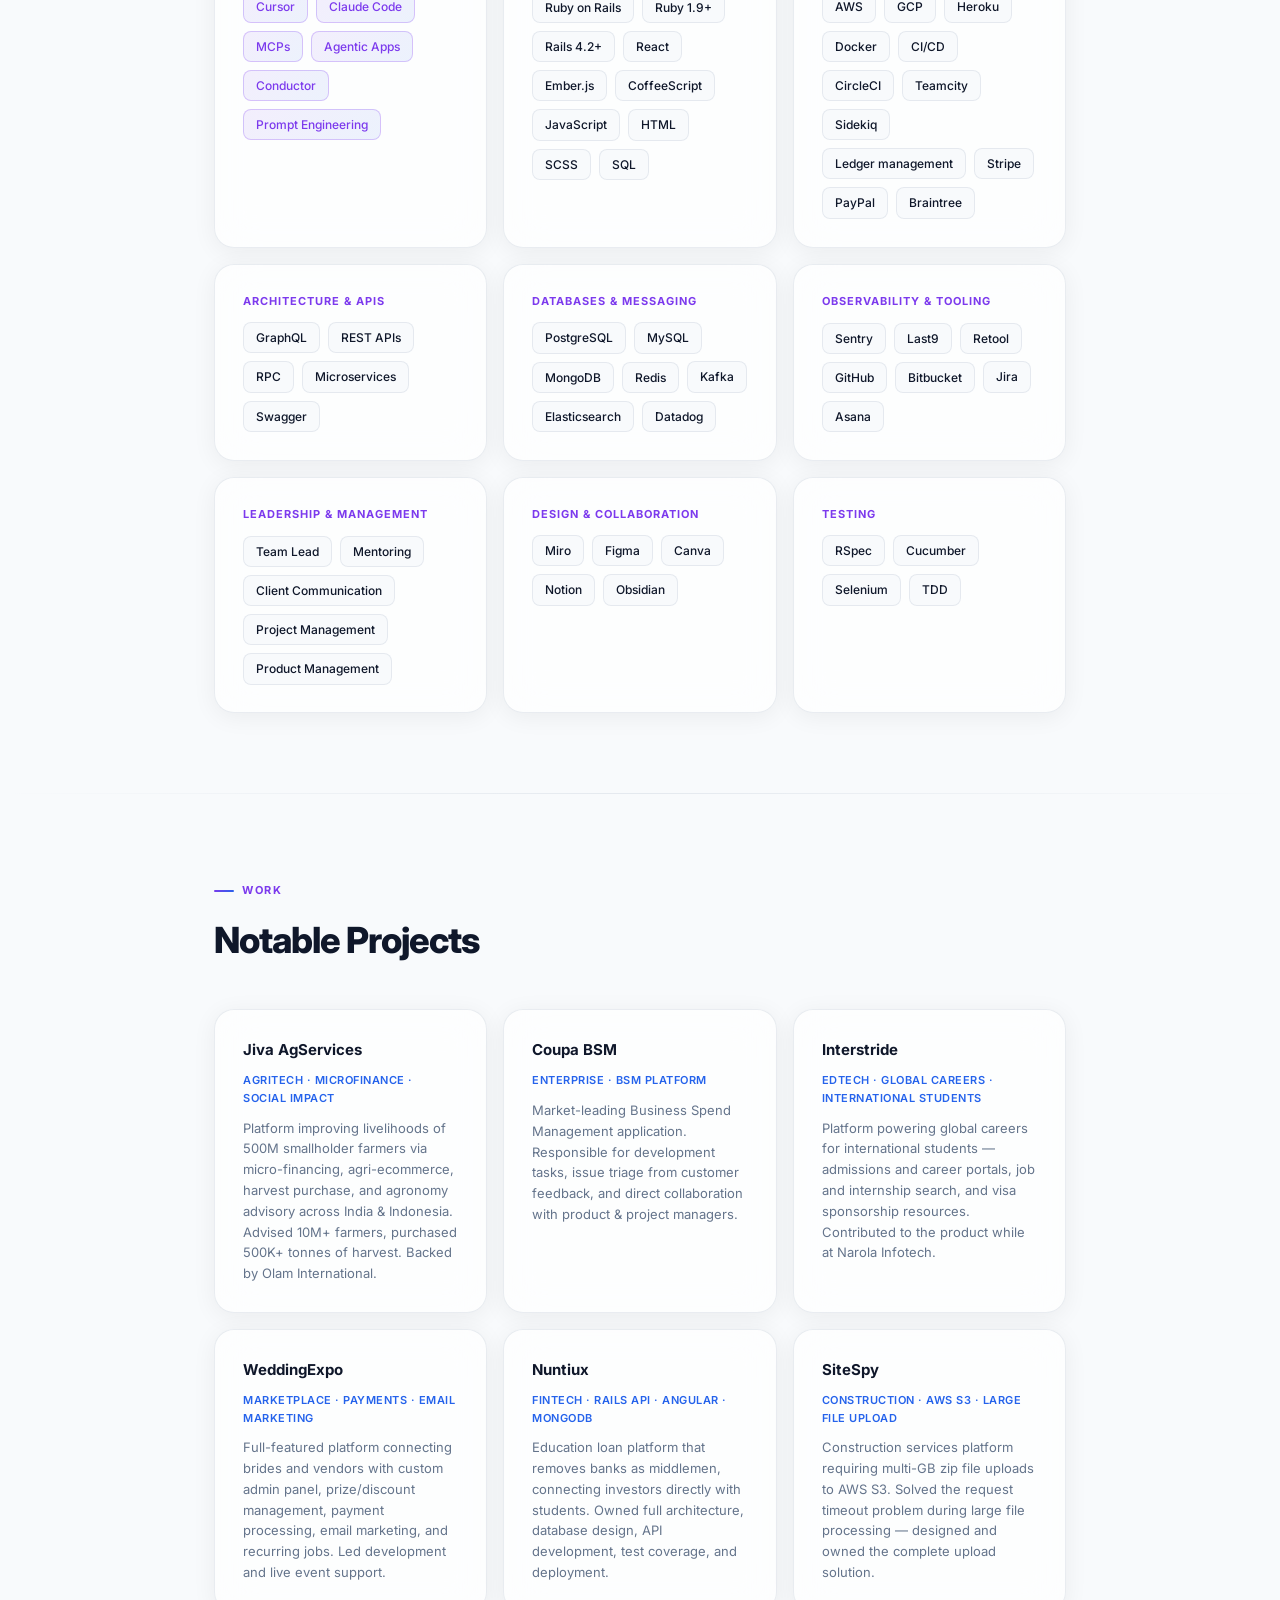
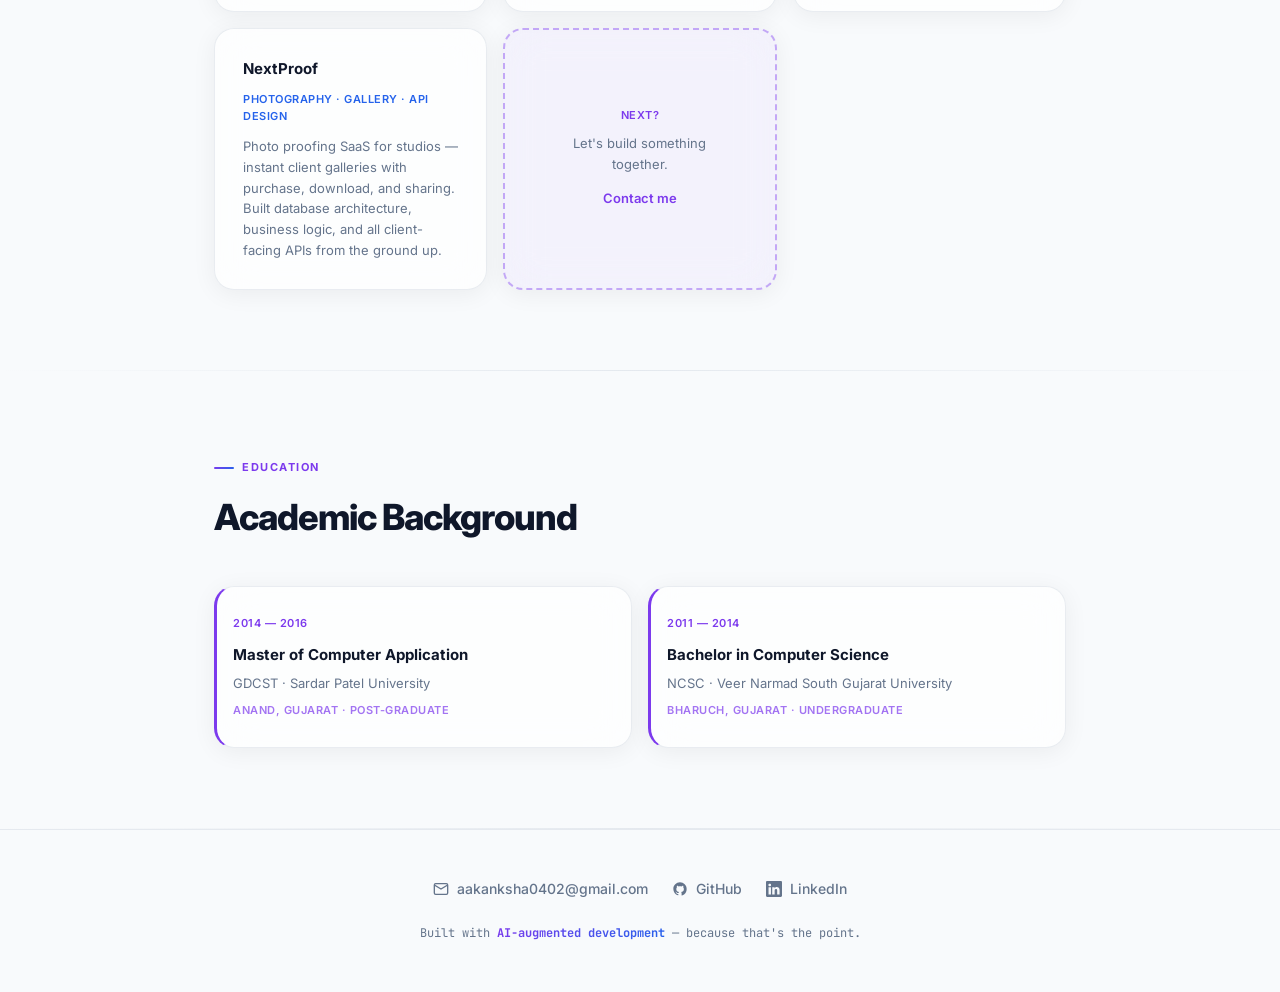
==== commit 11ee0d31: "Update job title to "Senior Software Engineer" and remove Node.js from skills list." ====
--- a/index.html
+++ b/index.html
@@ -195,7 +195,7 @@
             <div class="job-header">
               <div>
                 <div class="job-company">Jiva AgServices</div>
-                <div class="job-role">Software Engineer &mdash; Bangalore (Remote)</div>
+                <div class="job-role">Senior Software Engineer &mdash; Bangalore (Remote)</div>
               </div>
               <div class="job-date">Jan 2023 &mdash; Feb 2026</div>
             </div>
@@ -324,7 +324,6 @@
             <span class="tag">Ruby on Rails</span>
             <span class="tag">Ruby 1.9+</span>
             <span class="tag">Rails 4.2+</span>
-            <span class="tag">Node.js</span>
             <span class="tag">React</span>
             <span class="tag">Ember.js</span>
             <span class="tag">CoffeeScript</span>
